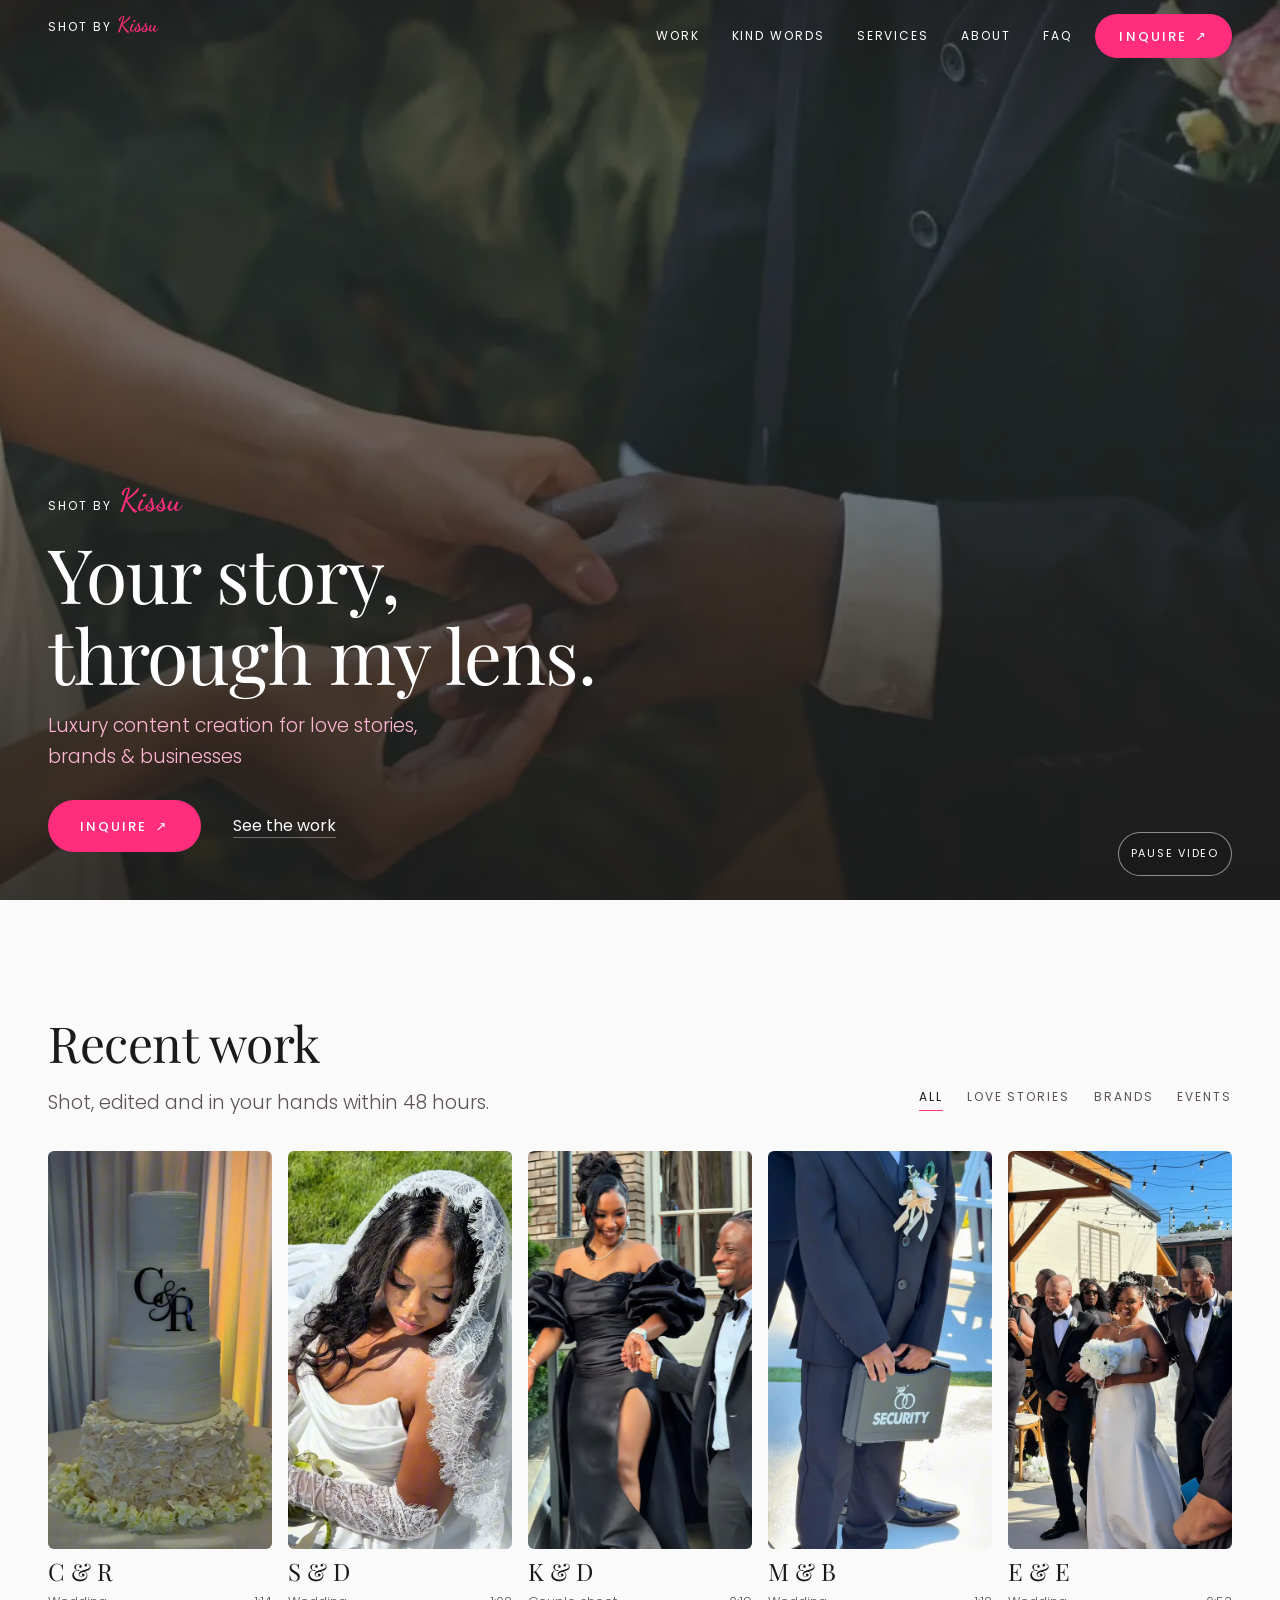
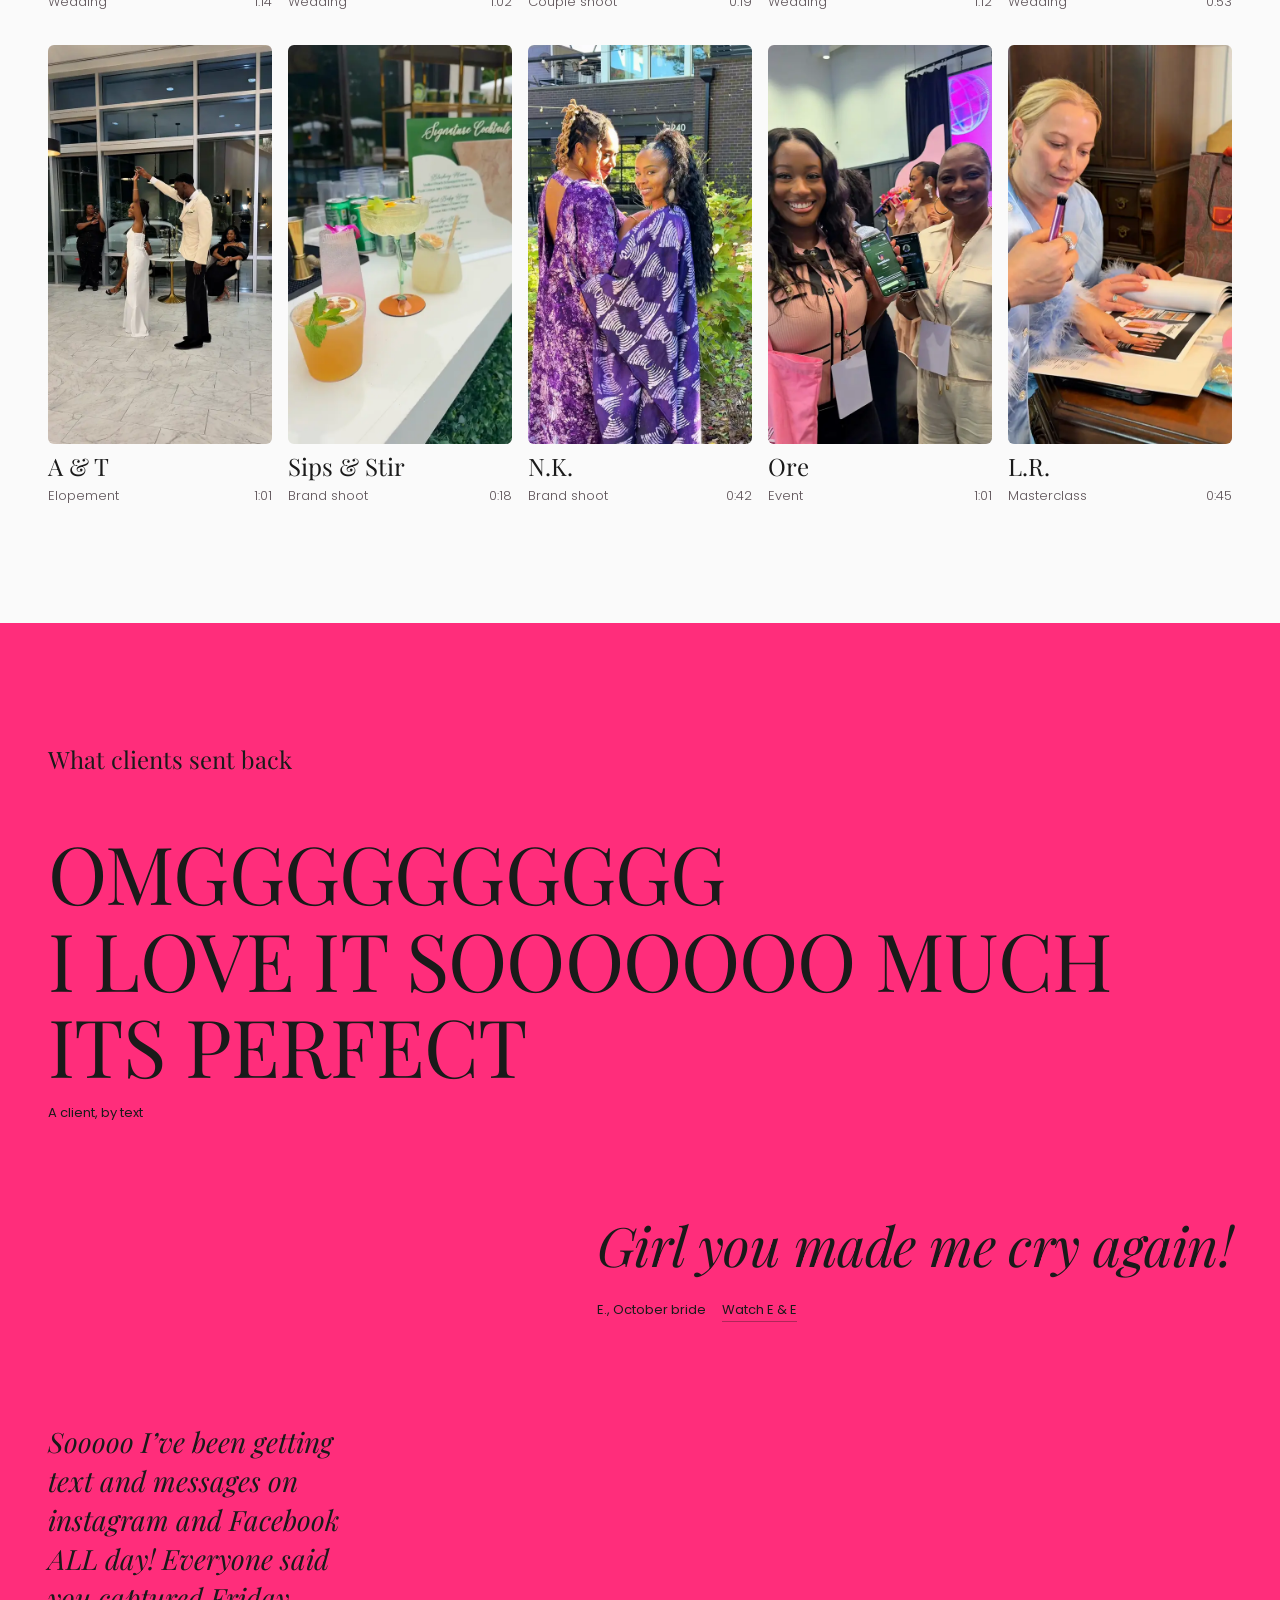
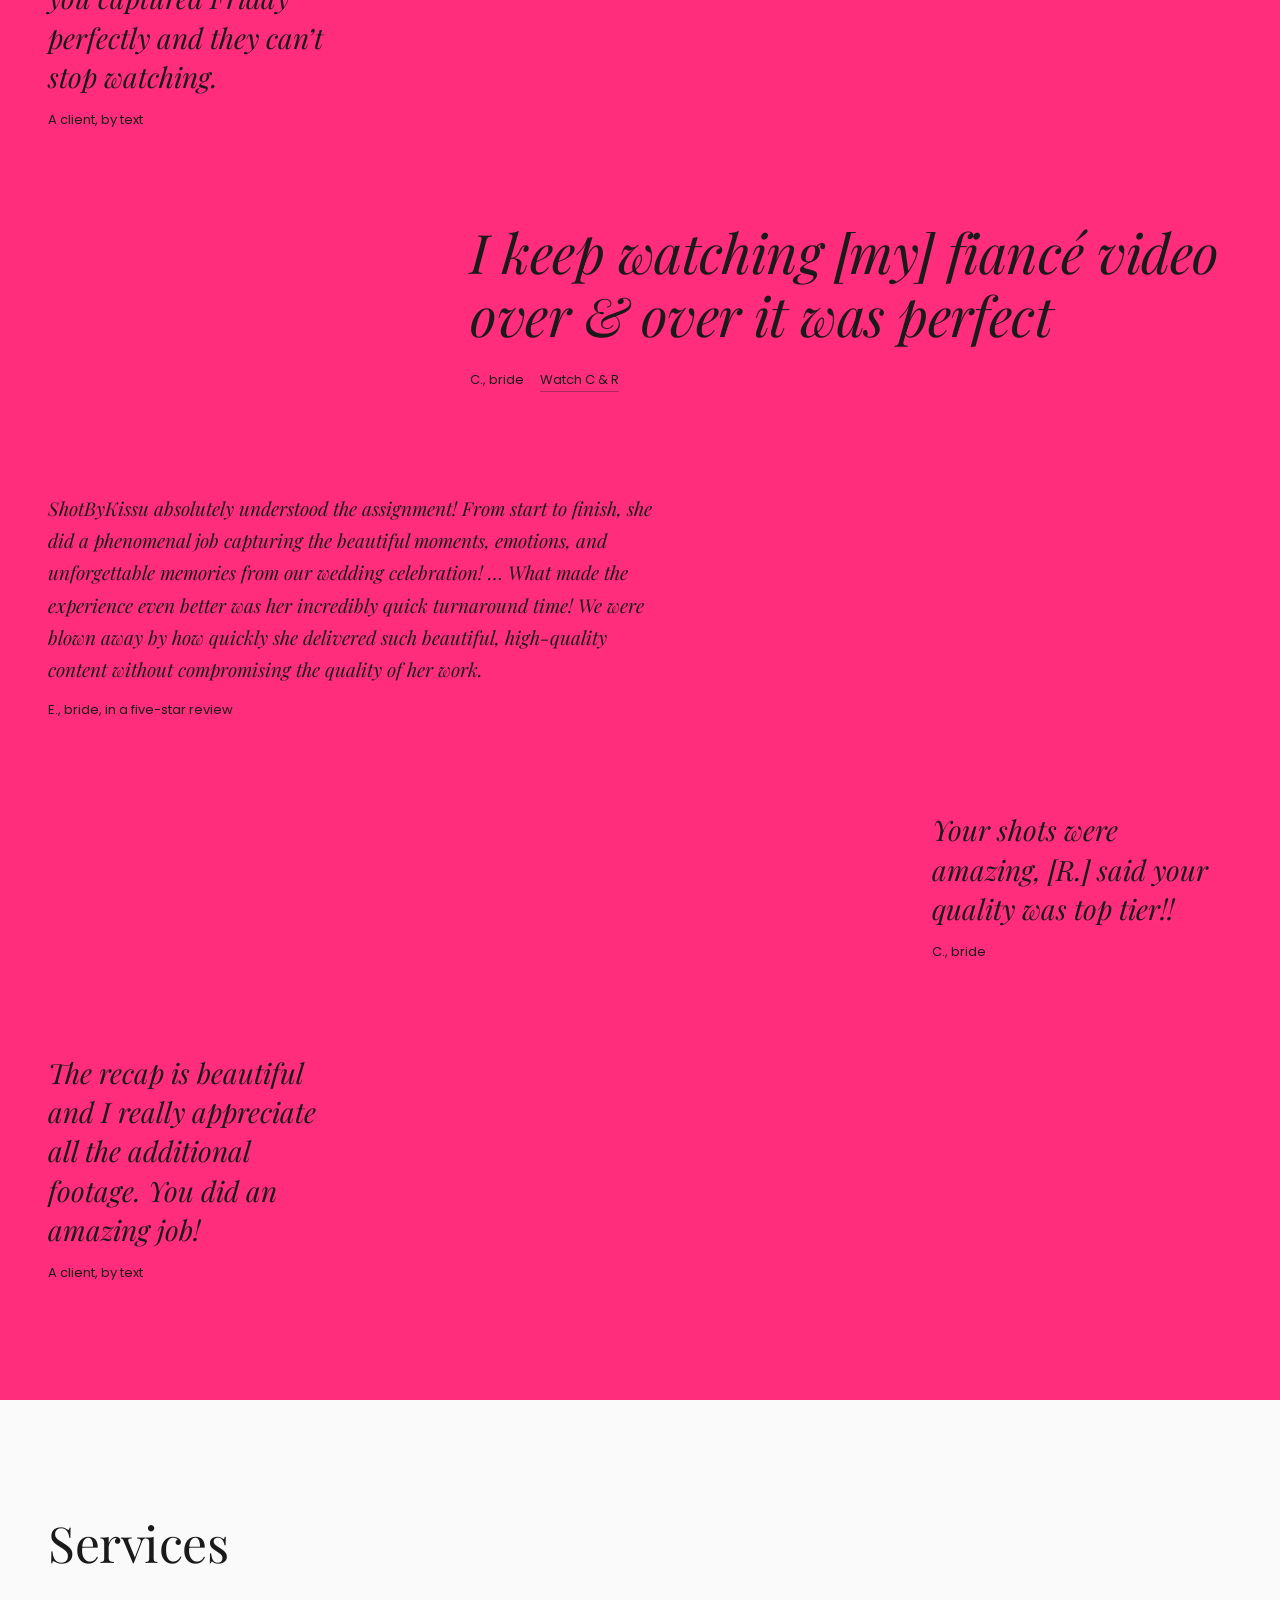
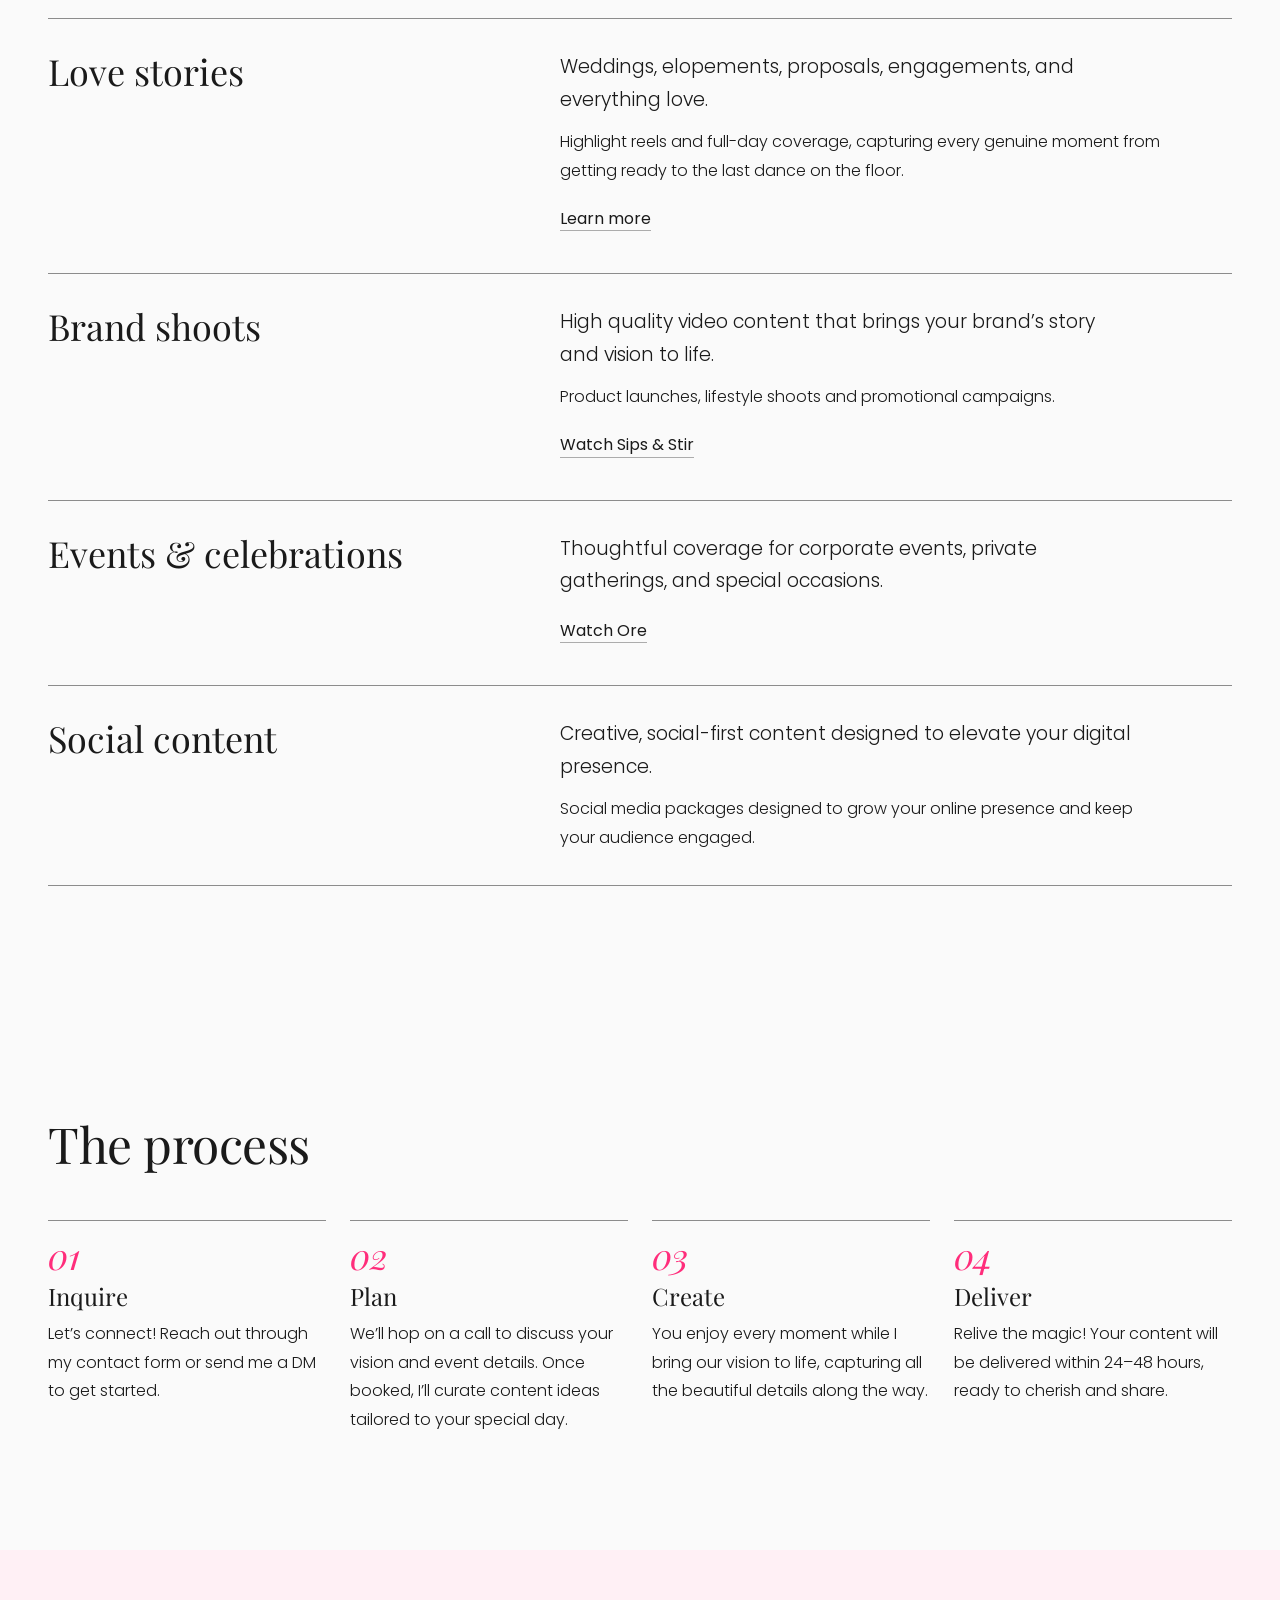
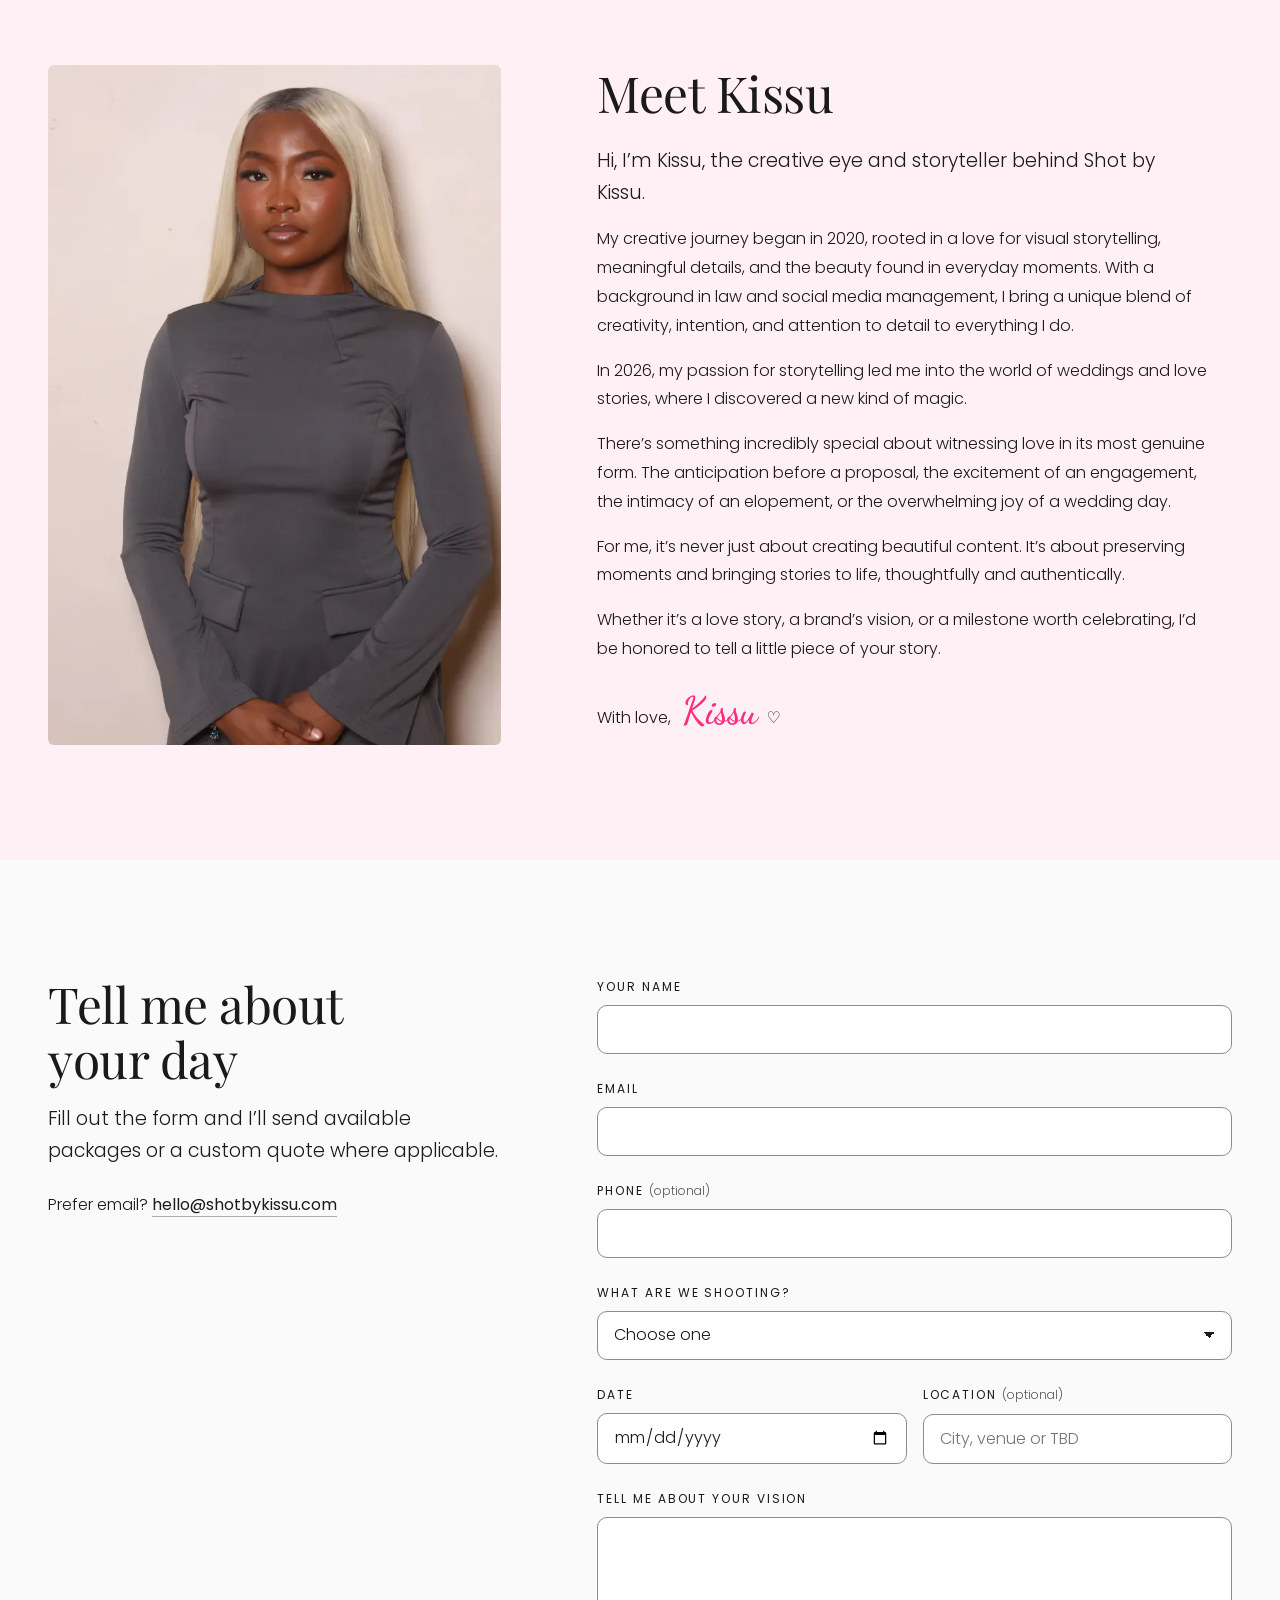
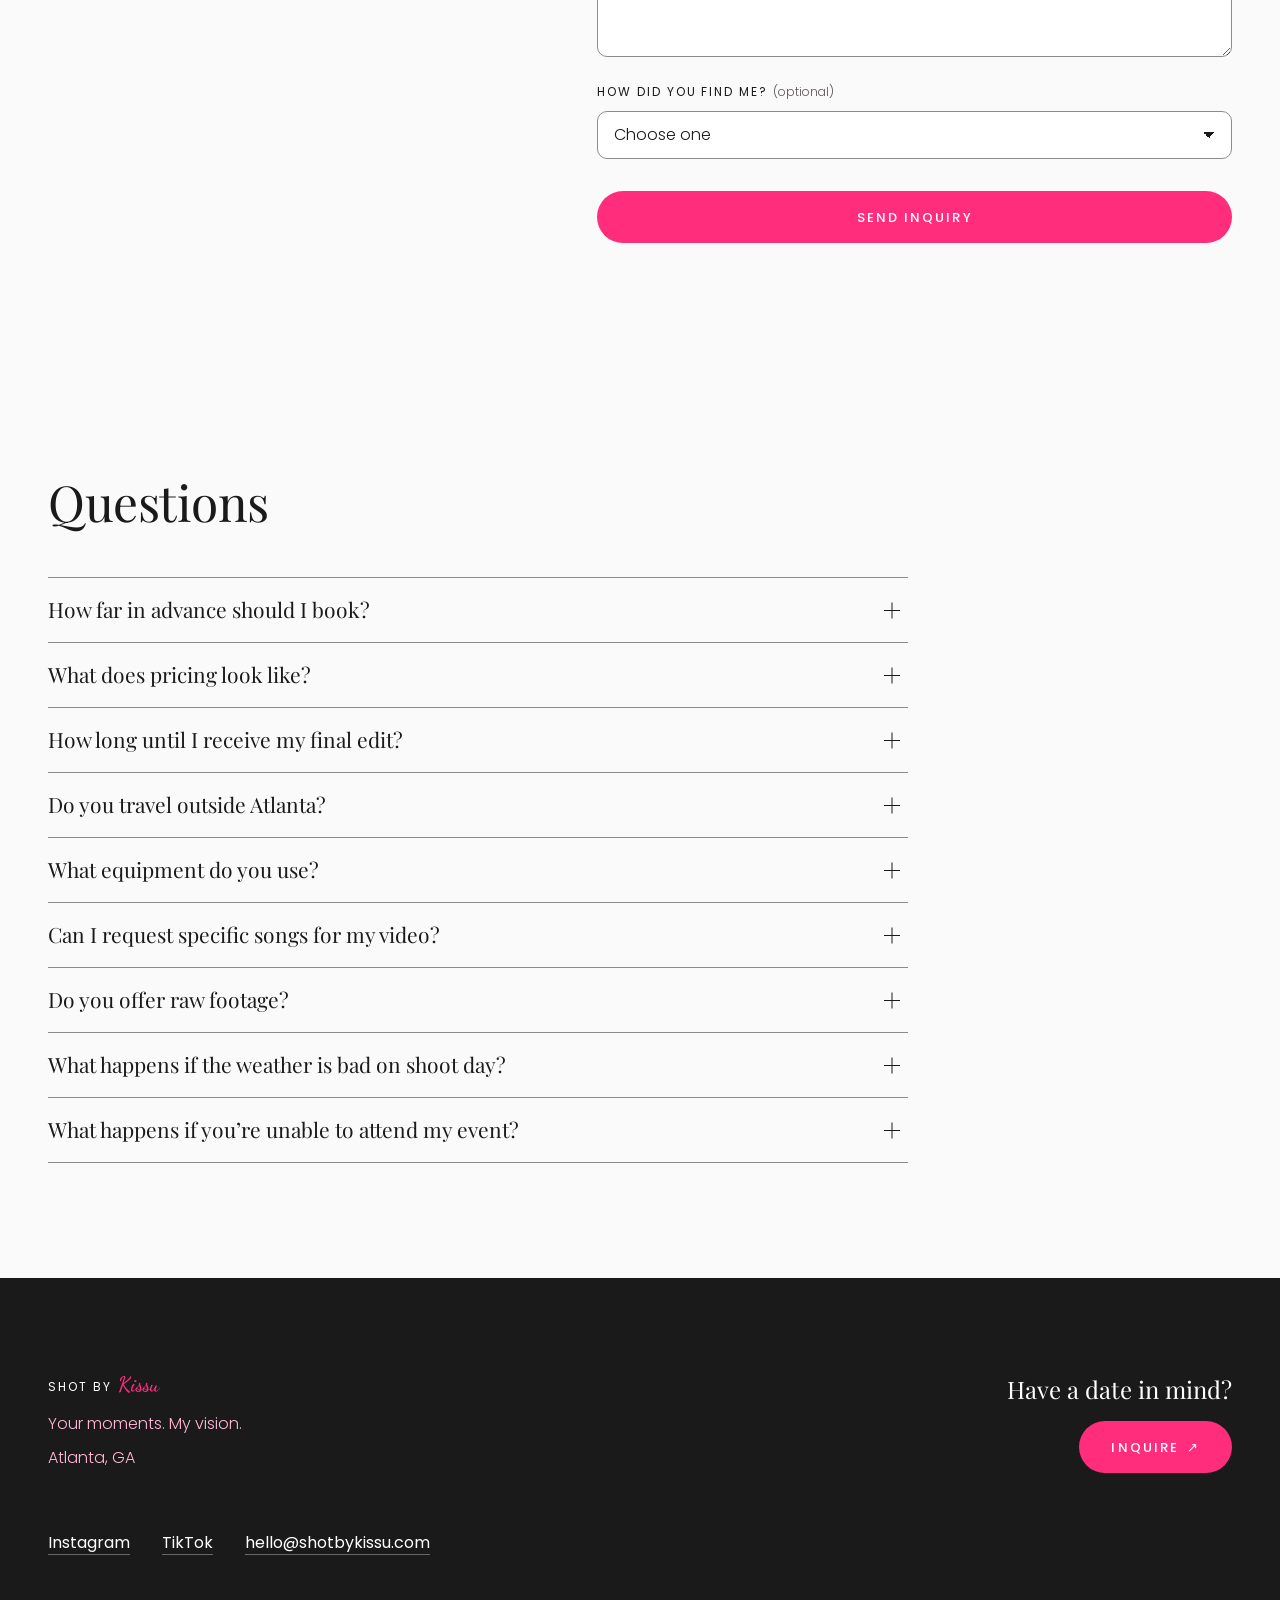
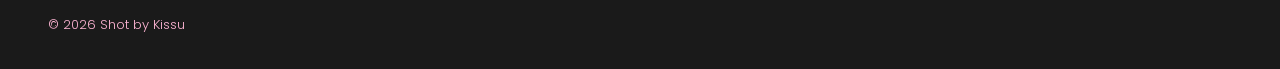
==== index.html @ 0f271cbb "Switch to Poppins, Playfair Display and Dancing Script with classic styling Set headings and quotes " ====
<!DOCTYPE html>
<html lang="en" class="no-js">
<head>
  <meta charset="UTF-8" />
  <script>document.documentElement.className = 'js';</script>
  <meta name="viewport" content="width=device-width, initial-scale=1" />
  <title>Shot by Kissu | Wedding, brand &amp; event content creator in Atlanta</title>
  <meta name="description" content="Luxury content creation for love stories, brands and businesses in Atlanta. Shot on iPhone, edits delivered within 48 hours." />
  <meta name="theme-color" content="#FAFAFA" />
  <link rel="canonical" href="https://shotbykissu.com/" />

  <meta property="og:type" content="website" />
  <meta property="og:url" content="https://shotbykissu.com/" />
  <meta property="og:title" content="Shot by Kissu | Your story, through my lens." />
  <meta property="og:description" content="Luxury content creation for love stories, brands and businesses in Atlanta. Edits delivered within 48 hours." />
  <meta property="og:image" content="https://shotbykissu.com/assets/web/img/og.jpg" />
  <meta property="og:image:width" content="1200" />
  <meta property="og:image:height" content="630" />
  <meta name="twitter:card" content="summary_large_image" />

  <link rel="icon" type="image/png" href="assets/web/img/favicon.png" />
  <link rel="apple-touch-icon" href="assets/web/img/apple-touch-icon.png" />

  <link rel="preconnect" href="https://fonts.googleapis.com" />
  <link rel="preconnect" href="https://fonts.gstatic.com" crossorigin />
  <link rel="stylesheet" href="https://fonts.googleapis.com/css2?family=Dancing+Script:wght@600&amp;family=Playfair+Display:ital,wght@0,400;1,400&amp;family=Poppins:wght@300;400;500&amp;display=swap" />
  <link rel="preload" as="image" href="assets/web/hero-poster.webp" fetchpriority="high" />
  <link rel="stylesheet" href="css/site.css" />

  <script type="application/ld+json">
  {
    "@context": "https://schema.org",
    "@type": "ProfessionalService",
    "name": "Shot by Kissu",
    "url": "https://shotbykissu.com/",
    "image": "https://shotbykissu.com/assets/web/img/og.jpg",
    "description": "Luxury content creation for love stories, brands and businesses.",
    "email": "hello@shotbykissu.com",
    "areaServed": "Atlanta, GA",
    "address": { "@type": "PostalAddress", "addressLocality": "Atlanta", "addressRegion": "GA", "addressCountry": "US" },
    "founder": { "@type": "Person", "name": "Kissu", "jobTitle": "Content creator" },
    "sameAs": ["https://www.instagram.com/shotbykissu", "https://www.tiktok.com/@shotbykissu"]
  }
  </script>
</head>
<body>
  <a class="skip-link" href="#main">Skip to content</a>

  <!-- Header -->
  <header class="site-header" data-over-hero="false">
    <a class="site-header__logo" href="#top" aria-label="Shot by Kissu, back to top">
      <span class="site-header__shot">Shot by</span>
      <span class="logo-mark" aria-hidden="true">Kissu</span>
    </a>
    <nav class="site-nav" aria-label="Main">
      <ul class="site-nav__list">
        <li><a class="link" href="#work">Work</a></li>
        <li><a class="link" href="#kind-words">Kind words</a></li>
        <li><a class="link" href="#services">Services</a></li>
        <li><a class="link" href="#about">About</a></li>
        <li><a class="link" href="#faq">FAQ</a></li>
      </ul>
    </nav>
    <a class="btn btn--primary btn--small site-header__cta" href="#inquire">Inquire <span aria-hidden="true">↗</span></a>
    <button class="menu-button" type="button" aria-expanded="false" aria-controls="menu">
      <span class="menu-button__bars" aria-hidden="true"></span>
      <span class="visually-hidden">Menu</span>
    </button>
  </header>

  <div class="menu" id="menu" role="dialog" aria-modal="true" aria-label="Menu" hidden>
    <ul class="menu__list">
      <li><a class="menu__link" href="#work">Work</a></li>
      <li><a class="menu__link" href="#kind-words">Kind words</a></li>
      <li><a class="menu__link" href="#services">Services</a></li>
      <li><a class="menu__link" href="#about">About</a></li>
      <li><a class="menu__link" href="#faq">FAQ</a></li>
    </ul>
    <a class="btn btn--primary" href="#inquire">Inquire <span aria-hidden="true">↗</span></a>
    <p class="menu__social">
      <a class="link" href="https://www.instagram.com/shotbykissu">Instagram</a>
      <a class="link" href="https://www.tiktok.com/@shotbykissu">TikTok</a>
    </p>
  </div>

  <main id="main">
    <!-- Hero -->
    <section class="hero" id="top" aria-labelledby="hero-title">
      <div class="hero__media">
        <video class="hero__video" muted loop playsinline preload="metadata" poster="assets/web/hero-poster.webp" aria-hidden="true">
          <source src="assets/web/hero.mp4" type="video/mp4" />
        </video>
      </div>
      <div class="hero__content">
        <p class="hero__brand">Shot by <span class="logo-mark logo-mark--hero">Kissu</span></p>
        <h1 class="hero__title" id="hero-title">
          <span class="hero__line" style="--i: 0">Your story,</span>
          <span class="hero__line" style="--i: 1">through my lens.</span>
        </h1>
        <p class="hero__sub" style="--i: 2">Luxury content creation for love stories, brands &amp; businesses</p>
        <div class="hero__actions">
          <a class="btn btn--primary" href="#inquire">Inquire <span aria-hidden="true">↗</span></a>
          <a class="link link--light" href="#work">See the work</a>
        </div>
      </div>
      <button class="hero__pause" type="button" hidden>Pause video</button>
    </section>

    <!-- Work -->
    <section class="section work" id="work" aria-labelledby="work-title">
      <div class="work__head">
        <h2 class="heading-l" id="work-title">Recent work</h2>
        <p class="lead work__intro">Shot, edited and in your hands within 48 hours.</p>
        <div class="filters" role="group" aria-label="Filter work">
          <button class="filter" type="button" data-filter="all" aria-pressed="true">All</button>
          <button class="filter" type="button" data-filter="love" aria-pressed="false">Love stories</button>
          <button class="filter" type="button" data-filter="brand" aria-pressed="false">Brands</button>
          <button class="filter" type="button" data-filter="event" aria-pressed="false">Events</button>
        </div>
      </div>

      <ul class="reels" id="reels">
        <li class="reels__item" data-cat="love">
          <a class="reel" href="assets/web/reels/c-and-r.mp4" data-reel="c-and-r" data-title="C &amp; R" data-kind="Wedding">
            <span class="reel__media"><img src="assets/web/posters/c-and-r.webp" width="540" height="960" loading="lazy" decoding="async" alt="Wedding cake with a C and R monogram" /></span>
            <span class="reel__title">C &amp; R</span>
            <span class="reel__meta"><span>Wedding</span><span><span class="visually-hidden">Length </span>1:14</span></span>
          </a>
        </li>
        <li class="reels__item" data-cat="love">
          <a class="reel" href="assets/web/reels/s-and-d.mp4" data-reel="s-and-d" data-title="S &amp; D" data-kind="Wedding">
            <span class="reel__media"><img src="assets/web/posters/s-and-d.webp" width="540" height="960" loading="lazy" decoding="async" alt="Bride in a lace veil looking down at her gloves" /></span>
            <span class="reel__title">S &amp; D</span>
            <span class="reel__meta"><span>Wedding</span><span><span class="visually-hidden">Length </span>1:02</span></span>
          </a>
        </li>
        <li class="reels__item" data-cat="love">
          <a class="reel" href="assets/web/reels/k-and-d.mp4" data-reel="k-and-d" data-title="K &amp; D" data-kind="Couple shoot">
            <span class="reel__media"><img src="assets/web/posters/k-and-d.webp" width="540" height="960" loading="lazy" decoding="async" alt="Couple in black formalwear laughing outside a brick building" /></span>
            <span class="reel__title">K &amp; D</span>
            <span class="reel__meta"><span>Couple shoot</span><span><span class="visually-hidden">Length </span>0:19</span></span>
          </a>
        </li>
        <li class="reels__item" data-cat="love">
          <a class="reel" href="assets/web/reels/m-and-b.mp4" data-reel="m-and-b" data-title="M &amp; B" data-kind="Wedding">
            <span class="reel__media"><img src="assets/web/posters/m-and-b.webp" width="540" height="960" loading="lazy" decoding="async" alt="Ring bearer in a suit holding a briefcase labelled Security" /></span>
            <span class="reel__title">M &amp; B</span>
            <span class="reel__meta"><span>Wedding</span><span><span class="visually-hidden">Length </span>1:12</span></span>
          </a>
        </li>
        <li class="reels__item" data-cat="love">
          <a class="reel" href="assets/web/reels/e-and-e.mp4" data-reel="e-and-e" data-title="E &amp; E" data-kind="Wedding">
            <span class="reel__media"><img src="assets/web/posters/e-and-e.webp" width="540" height="960" loading="lazy" decoding="async" alt="Bride walking up the aisle on her father’s arm under string lights" /></span>
            <span class="reel__title">E &amp; E</span>
            <span class="reel__meta"><span>Wedding</span><span><span class="visually-hidden">Length </span>0:53</span></span>
          </a>
        </li>
        <li class="reels__item" data-cat="love">
          <a class="reel" href="assets/web/reels/a-and-t.mp4" data-reel="a-and-t" data-title="A &amp; T" data-kind="Elopement">
            <span class="reel__media"><img src="assets/web/posters/a-and-t.webp" width="540" height="960" loading="lazy" decoding="async" alt="Groom twirling the bride on a high-rise terrace" /></span>
            <span class="reel__title">A &amp; T</span>
            <span class="reel__meta"><span>Elopement</span><span><span class="visually-hidden">Length </span>1:01</span></span>
          </a>
        </li>
        <li class="reels__item" data-cat="brand">
          <a class="reel" href="assets/web/reels/sips-and-stir.mp4" data-reel="sips-and-stir" data-title="Sips &amp; Stir" data-kind="Brand shoot">
            <span class="reel__media"><img src="assets/web/posters/sips-and-stir.webp" width="540" height="960" loading="lazy" decoding="async" alt="Signature cocktails lined up on a white bar" /></span>
            <span class="reel__title">Sips &amp; Stir</span>
            <span class="reel__meta"><span>Brand shoot</span><span><span class="visually-hidden">Length </span>0:18</span></span>
          </a>
        </li>
        <li class="reels__item" data-cat="brand">
          <a class="reel" href="assets/web/reels/nk.mp4" data-reel="nk" data-title="N.K." data-kind="Brand shoot">
            <span class="reel__media"><img src="assets/web/posters/nk.webp" width="540" height="960" loading="lazy" decoding="async" alt="Two women in matching purple printed outfits" /></span>
            <span class="reel__title">N.K.</span>
            <span class="reel__meta"><span>Brand shoot</span><span><span class="visually-hidden">Length </span>0:42</span></span>
          </a>
        </li>
        <li class="reels__item" data-cat="event">
          <a class="reel" href="assets/web/reels/ore.mp4" data-reel="ore" data-title="Ore" data-kind="Event">
            <span class="reel__media"><img src="assets/web/posters/ore.webp" width="540" height="960" loading="lazy" decoding="async" alt="Guests with name badges smiling at a networking event" /></span>
            <span class="reel__title">Ore</span>
            <span class="reel__meta"><span>Event</span><span><span class="visually-hidden">Length </span>1:01</span></span>
          </a>
        </li>
        <li class="reels__item" data-cat="event">
          <a class="reel" href="assets/web/reels/lr.mp4" data-reel="lr" data-title="L.R." data-kind="Masterclass">
            <span class="reel__media"><img src="assets/web/posters/lr.webp" width="540" height="960" loading="lazy" decoding="async" alt="Guest testing a lip colour over a makeup workbook" /></span>
            <span class="reel__title">L.R.</span>
            <span class="reel__meta"><span>Masterclass</span><span><span class="visually-hidden">Length </span>0:45</span></span>
          </a>
        </li>
      </ul>
      <p class="work__status visually-hidden" aria-live="polite"></p>
    </section>

    <!-- Kind words: the signature -->
    <section class="reactions" id="kind-words" aria-labelledby="reactions-title">
      <h2 class="reactions__title" id="reactions-title">What clients sent back</h2>
      <ul class="reactions__list">
        <li class="reaction reaction--xl">
          <figure>
            <blockquote class="reaction__quote">
              <p><span class="reaction__burst">OMGGGGGGGGGG</span> I LOVE IT SOOOOOOO MUCH ITS PERFECT</p>
            </blockquote>
            <figcaption class="reaction__by">A client, by text</figcaption>
          </figure>
        </li>
        <li class="reaction reaction--l">
          <figure>
            <blockquote class="reaction__quote"><p>Girl you made me cry again!</p></blockquote>
            <figcaption class="reaction__by">E., October bride <button class="link reaction__watch" type="button" data-open-reel="e-and-e">Watch E &amp; E</button></figcaption>
          </figure>
        </li>
        <li class="reaction reaction--m">
          <figure>
            <blockquote class="reaction__quote"><p>Sooooo I’ve been getting text and messages on instagram and Facebook ALL day! Everyone said you captured Friday perfectly and they can’t stop watching.</p></blockquote>
            <figcaption class="reaction__by">A client, by text</figcaption>
          </figure>
        </li>
        <li class="reaction reaction--l">
          <figure>
            <blockquote class="reaction__quote"><p>I keep watching [my] fiancé video over &amp; over it was perfect</p></blockquote>
            <figcaption class="reaction__by">C., bride <button class="link reaction__watch" type="button" data-open-reel="c-and-r">Watch C &amp; R</button></figcaption>
          </figure>
        </li>
        <li class="reaction reaction--long">
          <figure>
            <blockquote class="reaction__quote">
              <p>ShotByKissu absolutely understood the assignment! From start to finish, she did a phenomenal job capturing the beautiful moments, emotions, and unforgettable memories from our wedding celebration! … What made the experience even better was her incredibly quick turnaround time! We were blown away by how quickly she delivered such beautiful, high-quality content without compromising the quality of her work.</p>
            </blockquote>
            <figcaption class="reaction__by">E., bride, in a five-star review</figcaption>
          </figure>
        </li>
        <li class="reaction reaction--m">
          <figure>
            <blockquote class="reaction__quote"><p>Your shots were amazing, [R.] said your quality was top tier!!</p></blockquote>
            <figcaption class="reaction__by">C., bride</figcaption>
          </figure>
        </li>
        <li class="reaction reaction--m">
          <figure>
            <blockquote class="reaction__quote"><p>The recap is beautiful and I really appreciate all the additional footage. You did an amazing job!</p></blockquote>
            <figcaption class="reaction__by">A client, by text</figcaption>
          </figure>
        </li>
      </ul>
    </section>

    <!-- Services -->
    <section class="section services" id="services" aria-labelledby="services-title">
      <h2 class="heading-l" id="services-title">Services</h2>
      <ul class="services__list">
        <li class="service">
          <h3 class="heading-m service__name">Love stories</h3>
          <div class="service__body">
            <p class="lead">Weddings, elopements, proposals, engagements, and everything love.</p>
            <p>Highlight reels and full-day coverage, capturing every genuine moment from getting ready to the last dance on the floor.</p>
            <button class="link service__toggle" type="button" aria-expanded="false" aria-controls="remembering">Learn more</button>
            <div class="remembering" id="remembering" hidden>
              <p class="remembering__title">The art of remembering</p>
              <p class="lead">Every love story deserves to be remembered beautifully.</p>
              <p>The stolen glances. The quiet anticipation. The champagne toasts. The moments that pass in an instant but deserve to live on forever.</p>
              <a class="btn btn--primary" href="#inquire" data-service="Love story">Inquire <span aria-hidden="true">↗</span></a>
            </div>
          </div>
        </li>
        <li class="service">
          <h3 class="heading-m service__name">Brand shoots</h3>
          <div class="service__body">
            <p class="lead">High quality video content that brings your brand’s story and vision to life.</p>
            <p>Product launches, lifestyle shoots and promotional campaigns.</p>
            <button class="link" type="button" data-open-reel="sips-and-stir">Watch Sips &amp; Stir</button>
          </div>
        </li>
        <li class="service">
          <h3 class="heading-m service__name">Events &amp; celebrations</h3>
          <div class="service__body">
            <p class="lead">Thoughtful coverage for corporate events, private gatherings, and special occasions.</p>
            <button class="link" type="button" data-open-reel="ore">Watch Ore</button>
          </div>
        </li>
        <li class="service">
          <h3 class="heading-m service__name">Social content</h3>
          <div class="service__body">
            <p class="lead">Creative, social-first content designed to elevate your digital presence.</p>
            <p>Social media packages designed to grow your online presence and keep your audience engaged.</p>
          </div>
        </li>
      </ul>
    </section>

    <!-- Process -->
    <section class="section process" id="process" aria-labelledby="process-title">
      <h2 class="heading-l" id="process-title">The process</h2>
      <ol class="steps">
        <li class="step">
          <h3 class="heading-m">Inquire</h3>
          <p>Let’s connect! Reach out through my contact form or send me a DM to get started.</p>
        </li>
        <li class="step">
          <h3 class="heading-m">Plan</h3>
          <p>We’ll hop on a call to discuss your vision and event details. Once booked, I’ll curate content ideas tailored to your special day.</p>
        </li>
        <li class="step">
          <h3 class="heading-m">Create</h3>
          <p>You enjoy every moment while I bring our vision to life, capturing all the beautiful details along the way.</p>
        </li>
        <li class="step">
          <h3 class="heading-m">Deliver</h3>
          <p>Relive the magic! Your content will be delivered within 24–48 hours, ready to cherish and share.</p>
        </li>
      </ol>
    </section>

    <!-- About -->
    <section class="section about" id="about" aria-labelledby="about-title">
      <div class="about__media">
        <picture>
          <source type="image/webp" srcset="assets/web/img/kissu-640.webp 640w, assets/web/img/kissu-1100.webp 1100w" sizes="(min-width: 960px) 40vw, 100vw" />
          <img class="about__portrait" src="assets/web/img/kissu-1100.webp" width="1100" height="1650" loading="lazy" decoding="async" alt="Portrait of Kissu in a grey long-sleeved dress" />
        </picture>
      </div>
      <div class="about__letter">
        <h2 class="heading-l" id="about-title">Meet Kissu</h2>
        <p class="lead">Hi, I’m Kissu, the creative eye and storyteller behind Shot by Kissu.</p>
        <p>My creative journey began in 2020, rooted in a love for visual storytelling, meaningful details, and the beauty found in everyday moments. With a background in law and social media management, I bring a unique blend of creativity, intention, and attention to detail to everything I do.</p>
        <p>In 2026, my passion for storytelling led me into the world of weddings and love stories, where I discovered a new kind of magic.</p>
        <p>There’s something incredibly special about witnessing love in its most genuine form. The anticipation before a proposal, the excitement of an engagement, the intimacy of an elopement, or the overwhelming joy of a wedding day.</p>
        <p>For me, it’s never just about creating beautiful content. It’s about preserving moments and bringing stories to life, thoughtfully and authentically.</p>
        <p>Whether it’s a love story, a brand’s vision, or a milestone worth celebrating, I’d be honored to tell a little piece of your story.</p>
        <p class="about__sign">With love, <span class="logo-mark logo-mark--sign">Kissu</span> <span aria-hidden="true">♡</span></p>
      </div>
    </section>

    <!-- Inquiry -->
    <section class="section inquire" id="inquire" aria-labelledby="inquire-title">
      <div class="inquire__intro">
        <h2 class="heading-l" id="inquire-title">Tell me about your day</h2>
        <p class="lead">Fill out the form and I’ll send available packages or a custom quote where applicable.</p>
        <p>Prefer email? <button class="link copy-email" type="button" data-email="hello@shotbykissu.com">hello@shotbykissu.com</button> <span class="copy-email__status" role="status"></span></p>
      </div>

      <form class="form" id="inquiry-form" action="https://formspree.io/f/YOUR_FORM_ID" method="POST" novalidate>
        <input type="hidden" name="_subject" value="New inquiry from shotbykissu.com" />
        <p class="form__trap" aria-hidden="true"><label>Leave this empty <input type="text" name="_gotcha" tabindex="-1" autocomplete="off" /></label></p>

        <div class="field">
          <label class="field__label" for="f-name">Your name</label>
          <input class="field__input" id="f-name" name="name" type="text" autocomplete="name" required aria-describedby="f-name-error" />
          <p class="field__error" id="f-name-error"></p>
        </div>
        <div class="field">
          <label class="field__label" for="f-email">Email</label>
          <input class="field__input" id="f-email" name="email" type="email" autocomplete="email" required aria-describedby="f-email-error" />
          <p class="field__error" id="f-email-error"></p>
        </div>
        <div class="field">
          <label class="field__label" for="f-phone">Phone <span class="field__optional">(optional)</span></label>
          <input class="field__input" id="f-phone" name="phone" type="tel" autocomplete="tel" />
        </div>
        <div class="field">
          <label class="field__label" for="f-service">What are we shooting?</label>
          <select class="field__input" id="f-service" name="service" required aria-describedby="f-service-error">
            <option value="">Choose one</option>
            <option>Love story</option>
            <option>Brand shoot</option>
            <option>Event or celebration</option>
            <option>Social content</option>
            <option>Something else</option>
          </select>
          <p class="field__error" id="f-service-error"></p>
        </div>
        <div class="field field--half">
          <label class="field__label" for="f-date">Date</label>
          <input class="field__input" id="f-date" name="date" type="date" required aria-describedby="f-date-error" />
          <p class="field__error" id="f-date-error"></p>
        </div>
        <div class="field field--half">
          <label class="field__label" for="f-location">Location <span class="field__optional">(optional)</span></label>
          <input class="field__input" id="f-location" name="location" type="text" placeholder="City, venue or TBD" />
        </div>
        <div class="field">
          <label class="field__label" for="f-message">Tell me about your vision</label>
          <textarea class="field__input" id="f-message" name="message" rows="5" required aria-describedby="f-message-error"></textarea>
          <p class="field__error" id="f-message-error"></p>
        </div>
        <div class="field">
          <label class="field__label" for="f-referral">How did you find me? <span class="field__optional">(optional)</span></label>
          <select class="field__input" id="f-referral" name="referral">
            <option value="">Choose one</option>
            <option>Instagram</option>
            <option>TikTok</option>
            <option>Google</option>
            <option>A friend</option>
            <option>Other</option>
          </select>
        </div>
        <div class="form__submit">
          <button class="btn btn--primary btn--block" type="submit" data-label-idle="Send inquiry" data-label-busy="Sending…" data-label-done="Inquiry sent">Send inquiry</button>
          <p class="form__status" role="status" aria-live="polite"></p>
        </div>
      </form>
    </section>

    <!-- FAQ -->
    <section class="section faq" id="faq" aria-labelledby="faq-title">
      <h2 class="heading-l" id="faq-title">Questions</h2>
      <div class="faq__list">
        <details class="qa" name="faq">
          <summary class="qa__q">How far in advance should I book?</summary>
          <div class="qa__a"><p>For weddings, 6–12 months ahead is ideal. For brand shoots and social media projects, 2–4 weeks is usually enough. Events depend on scale, so reach out early to lock in your date.</p></div>
        </details>
        <details class="qa" name="faq">
          <summary class="qa__q">What does pricing look like?</summary>
          <div class="qa__a"><p>Every project is different! Fill out the form and I’ll send available packages or a custom quote where applicable.</p></div>
        </details>
        <details class="qa" name="faq">
          <summary class="qa__q">How long until I receive my final edit?</summary>
          <div class="qa__a"><p>All edited videos are delivered within 48 hours after your event.</p></div>
        </details>
        <details class="qa" name="faq">
          <summary class="qa__q">Do you travel outside Atlanta?</summary>
          <div class="qa__a"><p>Absolutely. I travel, and travel fees are quoted separately depending on location and date.</p></div>
        </details>
        <details class="qa" name="faq">
          <summary class="qa__q">What equipment do you use?</summary>
          <div class="qa__a"><p>All content is captured on my iPhone 17 Pro Max.</p></div>
        </details>
        <details class="qa" name="faq">
          <summary class="qa__q">Can I request specific songs for my video?</summary>
          <div class="qa__a"><p>Yes, with a caveat. I use licensed music libraries to stay copyright-compliant on socials. If you have a specific track in mind, I’ll find the closest licensed match or work with you on alternatives.</p></div>
        </details>
        <details class="qa" name="faq">
          <summary class="qa__q">Do you offer raw footage?</summary>
          <div class="qa__a"><p>Yes, all raw footage is delivered 24 hours after your event.</p></div>
        </details>
        <details class="qa" name="faq">
          <summary class="qa__q">What happens if the weather is bad on shoot day?</summary>
          <div class="qa__a"><p>Rain makes films gorgeous, honestly. I come prepared with weather covers, backup lighting, and a rain-or-shine attitude.</p></div>
        </details>
        <details class="qa" name="faq">
          <summary class="qa__q">What happens if you’re unable to attend my event?</summary>
          <div class="qa__a"><p>In the unlikely event that I’m unable to attend, you’ll be notified promptly, and I’ll make every effort to arrange a trusted replacement. If a replacement cannot be secured, a full refund will be issued.</p></div>
        </details>
      </div>
    </section>
  </main>

  <!-- Footer -->
  <footer class="site-footer">
    <div class="site-footer__brand">
      <p class="site-footer__logo">Shot by <span class="logo-mark">Kissu</span></p>
      <p>Your moments. My vision.</p>
      <p>Atlanta, GA</p>
    </div>
    <div class="site-footer__cta">
      <p class="heading-m">Have a date in mind?</p>
      <a class="btn btn--primary" href="#inquire">Inquire <span aria-hidden="true">↗</span></a>
    </div>
    <ul class="site-footer__links">
      <li><a class="link" href="https://www.instagram.com/shotbykissu">Instagram</a></li>
      <li><a class="link" href="https://www.tiktok.com/@shotbykissu">TikTok</a></li>
      <li><button class="link copy-email" type="button" data-email="hello@shotbykissu.com">hello@shotbykissu.com</button> <span class="copy-email__status" role="status"></span></li>
    </ul>
    <p class="site-footer__legal">© <span data-year>2026</span> Shot by Kissu</p>
  </footer>

  <!-- Reel player -->
  <dialog class="player" aria-labelledby="player-title">
    <div class="player__frame">
      <video class="player__video" controls playsinline preload="none"></video>
    </div>
    <div class="player__bar">
      <p class="player__title" id="player-title"></p>
      <button class="player__close" type="button">Close</button>
    </div>
  </dialog>

  <script src="js/main.js" defer></script>
</body>
</html>
---- css/site.css ----
/* ==========================================================================
   Shot by Kissu
   Tokens first, then base, layout, components. Selectors stay one class deep
   so section spacing and component styles never fight each other.
   ========================================================================== */

:root {
  /* Brand colors (exact, do not change) */
  --pink-hot: #FF2D7B;
  --pink-soft: #FFB6D5;
  --blush: #FFF0F5;
  --ink: #1A1A1A;
  --paper: #FAFAFA;
  --white: #FFFFFF;
  --grey: #8C8C8C;      /* hairlines and borders only, never text on light */

  /* Support neutral derived from ink with a pink bias: 7.2:1 on paper */
  --ink-muted: #5C5257;
  --scrim: rgba(26, 26, 26, 0.82);

  --focus: var(--pink-hot);

  /* Type */
  --font-body: "Poppins", ui-sans-serif, system-ui, -apple-system, "Segoe UI", sans-serif;
  --font-display: "Playfair Display", Georgia, "Times New Roman", serif;
  --font-script: "Dancing Script", "Brush Script MT", cursive;
  --text-small: 0.8125rem;
  --text-body: 1rem;
  /* Small spaced capitals for nav, buttons and labels */
  --text-caps: 0.75rem;
  --caps-spacing: 0.16em;
  --text-lead: clamp(1.0625rem, 1rem + 0.3vw, 1.1875rem);
  --text-m: clamp(1.25rem, 1.1rem + 0.6vw, 1.5rem);
  --text-l: clamp(2rem, 1.5rem + 2vw, 3.25rem);
  --text-xl: clamp(2.5rem, 1.5rem + 4vw, 5rem);

  /* Space (8-based) */
  --s-1: 4px;  --s-2: 8px;  --s-3: 12px; --s-4: 16px; --s-5: 24px;
  --s-6: 32px; --s-7: 48px; --s-8: 64px; --s-9: 96px; --s-10: 128px;
  --gutter: 16px;
  --max: 1240px;
  --section-y: clamp(var(--s-8), 9vw, var(--s-10));
  --header-h: 64px;

  /* Radius by role */
  --r-frame: 6px;
  --r-field: 10px;
  --r-pill: 999px;

  /* Motion */
  --ease-out: cubic-bezier(0.16, 1, 0.3, 1);
  --ease-in: cubic-bezier(0.55, 0, 1, 0.45);
  --ease-in-out: cubic-bezier(0.65, 0, 0.35, 1);
  --dur-micro: 120ms;
  --dur-small: 240ms;
  --dur-medium: 380ms;
  --dur-hero: 700ms;
}

@media (min-width: 600px)  { :root { --gutter: 24px; } }
@media (min-width: 1024px) { :root { --gutter: 48px; --header-h: 72px; } }

@media (prefers-reduced-motion: reduce) {
  :root { --dur-micro: 0ms; --dur-small: 0ms; --dur-medium: 0ms; --dur-hero: 0ms; }
}

/* ---------- Base ---------- */
*, *::before, *::after { box-sizing: border-box; }
html {
  -webkit-text-size-adjust: 100%;
  scroll-behavior: smooth;
  scroll-padding-top: calc(var(--header-h) + var(--s-4));
}
@media (prefers-reduced-motion: reduce) { html { scroll-behavior: auto; } }

body {
  margin: 0;
  background: var(--paper);
  color: var(--ink);
  font-family: var(--font-body);
  font-size: var(--text-body);
  font-weight: 300;
  line-height: 1.8;
  overflow-x: clip;
  -webkit-font-smoothing: antialiased;
}
h1, h2, h3, p, ul, ol, figure, blockquote { margin: 0; }
ul, ol { padding: 0; list-style: none; }
img, video { display: block; max-width: 100%; }
button, input, select, textarea { font: inherit; color: inherit; }
button { cursor: pointer; }
a { color: inherit; }

:focus-visible {
  outline: 3px solid var(--focus);
  outline-offset: 3px;
  border-radius: 2px;
}

.visually-hidden {
  position: absolute !important;
  width: 1px; height: 1px;
  overflow: hidden;
  clip-path: inset(50%);
  white-space: nowrap;
}

.skip-link {
  position: fixed;
  top: var(--s-2); left: var(--s-2);
  z-index: 100;
  padding: var(--s-3) var(--s-4);
  background: var(--ink);
  color: var(--white);
  border-radius: var(--r-field);
  transform: translateY(-200%);
  transition: transform var(--dur-small) var(--ease-out);
}
.skip-link:focus { transform: none; }

/* ---------- Type ---------- */
.heading-l {
  font-family: var(--font-display);
  font-size: var(--text-l);
  font-weight: 400;
  line-height: 1.12;
  letter-spacing: -0.01em;
  text-wrap: balance;
}
.heading-m {
  font-family: var(--font-display);
  font-size: var(--text-m);
  font-weight: 400;
  line-height: 1.3;
}
.lead {
  font-size: var(--text-lead);
  line-height: 1.7;
  max-width: 52ch;
}

/* ---------- Logo: "Kissu" set live in Dancing Script ---------- */
.logo-mark {
  margin-left: 0.08em;
  font-family: var(--font-script);
  font-size: 1.75em;
  font-weight: 600;
  letter-spacing: 0;
  text-transform: none;
  line-height: 1;
  color: var(--pink-hot);
}

/* ---------- Links and buttons ---------- */
.link {
  position: relative;
  display: inline-flex;
  align-items: center;
  min-height: 44px;
  padding: 0;
  border: 0;
  background: none;
  font-weight: 400;
  text-decoration: none;
}
.link::after {
  content: "";
  position: absolute;
  left: 0; right: 0;
  bottom: 10px;
  height: 2px;
  background: currentColor;
  opacity: 0.35;
  transform-origin: bottom;
  transform: scaleY(0.5);
  transition: opacity var(--dur-micro) var(--ease-out), transform var(--dur-micro) var(--ease-out);
}
.link:hover::after,
.link:focus-visible::after { opacity: 1; transform: none; }
.link--light { color: var(--white); }
/* Nav links stay clean until hovered, like the luxury references */
.site-nav__list .link::after { opacity: 0; }
.site-nav__list .link:hover::after,
.site-nav__list .link:focus-visible::after { opacity: 1; }

.btn {
  display: inline-flex;
  align-items: center;
  justify-content: center;
  gap: var(--s-2);
  min-height: 52px;
  padding: 0 var(--s-6);
  border: 0;
  border-radius: var(--r-pill);
  font-size: 0.8125rem;
  font-weight: 500;
  letter-spacing: var(--caps-spacing);
  text-transform: uppercase;
  line-height: 1;
  text-decoration: none;
  transition:
    background-color var(--dur-micro) var(--ease-out),
    color var(--dur-micro) var(--ease-out),
    transform var(--dur-micro) var(--ease-out);
}
.btn:active { transform: scale(0.98); }
.btn--primary { background: var(--pink-hot); color: var(--white); }
.btn--primary:hover { background: var(--ink); color: var(--white); }
/* On the ink footer an ink hover would vanish, so it flips to white instead */
.site-footer .btn--primary:hover { background: var(--white); color: var(--ink); }
.btn--small { min-height: 44px; padding: 0 var(--s-5); }
.btn--block { width: 100%; }
.btn[aria-disabled="true"] { cursor: progress; }

/* ---------- Header ---------- */
.site-header {
  position: fixed;
  inset: 0 0 auto 0;
  z-index: 50;
  display: flex;
  align-items: center;
  gap: var(--s-5);
  height: var(--header-h);
  padding: 0 var(--gutter);
  background: var(--paper);
  color: var(--ink);
  box-shadow: inset 0 -1px 0 rgba(140, 140, 140, 0.35);
  transition:
    background-color var(--dur-small) var(--ease-in-out),
    color var(--dur-small) var(--ease-in-out),
    box-shadow var(--dur-small) var(--ease-in-out);
}
.site-header[data-over-hero="true"] {
  background: transparent;
  color: var(--white);
  box-shadow: none;
}
.site-header__logo {
  display: inline-flex;
  align-items: baseline;
  gap: var(--s-1);
  min-height: 44px;
  margin-right: auto;
  font-size: var(--text-caps);
  font-weight: 400;
  letter-spacing: var(--caps-spacing);
  text-transform: uppercase;
  text-decoration: none;
  transition: opacity var(--dur-small) var(--ease-out);
}

.site-nav { display: none; }
.site-nav__list { display: flex; gap: var(--s-6); font-size: var(--text-caps); letter-spacing: var(--caps-spacing); text-transform: uppercase; }
.site-header__cta { flex-shrink: 0; }

.menu-button {
  display: grid;
  place-items: center;
  width: 44px; height: 44px;
  margin-right: calc(var(--s-2) * -1);
  border: 0;
  background: none;
}
.menu-button__bars,
.menu-button__bars::before,
.menu-button__bars::after {
  display: block;
  width: 22px; height: 2px;
  background: currentColor;
  transition: transform var(--dur-small) var(--ease-in-out), opacity var(--dur-micro) linear;
}
.menu-button__bars { position: relative; }
.menu-button__bars::before,
.menu-button__bars::after { content: ""; position: absolute; left: 0; }
.menu-button__bars::before { transform: translateY(-7px); }
.menu-button__bars::after { transform: translateY(7px); }
.menu-button[aria-expanded="true"] .menu-button__bars { background: transparent; }
.menu-button[aria-expanded="true"] .menu-button__bars::before { transform: rotate(45deg); }
.menu-button[aria-expanded="true"] .menu-button__bars::after { transform: rotate(-45deg); }

@media (min-width: 960px) {
  .site-nav { display: block; }
  .menu-button { display: none; }
}

/* Mobile menu */
.menu {
  position: fixed;
  inset: var(--header-h) 0 0 0;
  z-index: 49;
  display: flex;
  flex-direction: column;
  align-items: flex-start;
  gap: var(--s-6);
  padding: var(--s-6) var(--gutter) var(--s-7);
  background: var(--paper);
  overflow-y: auto;
  opacity: 0;
  transform: translateY(-12px);
  transition: opacity var(--dur-small) var(--ease-in), transform var(--dur-small) var(--ease-in);
}
.menu[hidden] { display: none; }
.menu.is-open {
  opacity: 1;
  transform: none;
  transition-timing-function: var(--ease-out);
}
.menu__list { display: grid; gap: var(--s-1); }
.menu__link {
  display: block;
  padding: var(--s-1) 0;
  font-size: clamp(1.25rem, 1.1rem + 1vw, 1.5rem);
  font-weight: 300;
  line-height: 1.9;
  letter-spacing: var(--caps-spacing);
  text-transform: uppercase;
  text-decoration: none;
}
.menu__link:hover { color: var(--ink-muted); }
.menu__social { display: flex; gap: var(--s-5); margin-top: auto; }
.menu-open .site-header { background: var(--paper); color: var(--ink); }

/* ---------- Sections ---------- */
.section {
  padding-block: var(--section-y);
  padding-inline: max(var(--gutter), (100% - var(--max)) / 2);
}

/* ---------- Hero ---------- */
.hero {
  position: relative;
  display: flex;
  align-items: flex-end;
  min-height: 100svh;
  min-height: max(100svh, 560px);
  padding: calc(var(--header-h) + var(--s-6)) max(var(--gutter), (100% - var(--max)) / 2) var(--s-7);
  background: var(--ink);
  color: var(--white);
  isolation: isolate;
  overflow: hidden;
}
.hero__media { position: absolute; inset: 0; z-index: -1; }
.hero__video { width: 100%; height: 100%; object-fit: cover; }
.hero__media::after {
  content: "";
  position: absolute;
  inset: 0;
  /* Top band keeps the header logo and links legible over bright frames */
  background:
    linear-gradient(to bottom, rgba(26, 26, 26, 0.6) 0, rgba(26, 26, 26, 0) calc(var(--header-h) * 2.2)),
    linear-gradient(to top, var(--scrim) 0%, rgba(26, 26, 26, 0.55) 45%, rgba(26, 26, 26, 0.2) 100%);
}
/* Wide enough for "through my lens." on one line in Playfair; the subtitle keeps its own measure */
.hero__content { display: grid; gap: var(--s-4); max-width: 60rem; }
.hero__brand { font-size: var(--text-caps); font-weight: 400; letter-spacing: var(--caps-spacing); text-transform: uppercase; }
.logo-mark--hero { font-size: 2.6em; }
.hero__title {
  font-family: var(--font-display);
  font-size: var(--text-xl);
  font-weight: 400;
  line-height: 1.08;
  letter-spacing: -0.015em;
}
.hero__line { display: block; }
.hero__sub { font-size: var(--text-lead); font-weight: 300; line-height: 1.6; color: var(--pink-soft); max-width: 36ch; }
.hero__actions { display: flex; flex-wrap: wrap; align-items: center; gap: var(--s-4) var(--s-6); margin-top: var(--s-3); }

.hero__pause {
  position: absolute;
  right: var(--gutter);
  bottom: var(--s-5);
  min-height: 44px;
  padding: 0 var(--s-3);
  border: 1px solid rgba(255, 255, 255, 0.5);
  border-radius: var(--r-pill);
  background: rgba(26, 26, 26, 0.72); /* keeps white text above 4.5:1 over bright frames */
  color: var(--white);
  font-size: 0.6875rem;
  font-weight: 400;
  letter-spacing: var(--caps-spacing);
  text-transform: uppercase;
  transition: background-color var(--dur-micro) var(--ease-out);
}
.hero__pause:hover { background: var(--ink); }
@media (max-width: 599px) {
  .hero__pause { top: calc(var(--header-h) + var(--s-2)); bottom: auto; }
}

/* The one orchestrated moment: headline lines rise once on load.
   Only hidden when JS is running, so the page never depends on it. */
.js .hero:not(.is-ready) .hero__line,
.js .hero:not(.is-ready) .hero__sub {
  opacity: 0;
  transform: translateY(0.35em);
}
.hero__line,
.hero__sub {
  transition:
    opacity calc(var(--dur-hero) * 0.7) var(--ease-out) calc(var(--i, 0) * 90ms + 120ms),
    transform var(--dur-hero) var(--ease-out) calc(var(--i, 0) * 90ms + 120ms);
}

/* ---------- Work ---------- */
.work__head {
  display: grid;
  gap: var(--s-4);
  margin-bottom: var(--s-6);
}
.work__intro { color: var(--ink-muted); }
.filters { display: flex; flex-wrap: wrap; gap: var(--s-1) var(--s-5); margin-top: var(--s-2); }
.filter {
  position: relative;
  min-height: 44px;
  padding: 0;
  border: 0;
  background: none;
  color: var(--ink-muted);
  font-size: var(--text-caps);
  font-weight: 400;
  letter-spacing: var(--caps-spacing);
  text-transform: uppercase;
  transition: color var(--dur-micro) var(--ease-out);
}
.filter::after {
  content: "";
  position: absolute;
  left: 0; right: 0; bottom: 8px;
  height: 1px;
  background: var(--pink-hot);
  transform: scaleX(0);
  transform-origin: left;
  transition: transform var(--dur-small) var(--ease-out);
}
.filter:hover { color: var(--ink); }
.filter[aria-pressed="true"] { color: var(--ink); }
.filter[aria-pressed="true"]::after { transform: scaleX(1); }

@media (min-width: 960px) {
  .work__head { grid-template-columns: 1fr auto; align-items: end; column-gap: var(--s-7); }
  .work__intro { grid-column: 1; }
  .filters { grid-column: 2; grid-row: 1 / span 2; align-self: end; }
}

/* Mobile: swipe row, like a feed. Tablet and up: grid. */
.reels {
  position: relative; /* keeps visually-hidden labels inside the scroller */
  display: grid;
  grid-auto-flow: column;
  grid-auto-columns: min(62%, 260px);
  gap: var(--s-3);
  margin-inline: calc(var(--gutter) * -1);
  padding-inline: var(--gutter);
  overflow-x: auto;
  scroll-snap-type: x mandatory;
  scroll-padding-inline: var(--gutter);
  scrollbar-width: none;
}
.reels::-webkit-scrollbar { display: none; }
.reels__item { scroll-snap-align: start; }
.reels__item[hidden] { display: none; }

@media (min-width: 768px) {
  .reels {
    grid-auto-flow: row;
    grid-template-columns: repeat(4, minmax(0, 1fr));
    gap: var(--s-6) var(--s-4);
    margin-inline: 0;
    padding-inline: 0;
    overflow: visible;
  }
}
@media (min-width: 1200px) {
  .reels { grid-template-columns: repeat(5, minmax(0, 1fr)); }
}

.reel {
  display: grid;
  gap: var(--s-2);
  text-decoration: none;
  border-radius: var(--r-frame);
}
.reel__media {
  position: relative;
  display: block;
  aspect-ratio: 9 / 16;
  overflow: hidden;
  border-radius: var(--r-frame);
  background: var(--blush);
}
.reel__media img {
  width: 100%; height: 100%;
  object-fit: cover;
  opacity: 0;
  transition: opacity var(--dur-small) var(--ease-out);
}
.reel__media img.is-loaded { opacity: 1; }
.no-js .reel__media img { opacity: 1; }

/* Skeleton while the poster loads */
.reel__media::before {
  content: "";
  position: absolute;
  inset: 0;
  background: linear-gradient(100deg, transparent 30%, rgba(255, 182, 213, 0.45) 50%, transparent 70%);
  transform: translateX(-100%);
  animation: shimmer 1.2s linear infinite;
}
.reel__media.is-loaded::before { content: none; }
@keyframes shimmer { to { transform: translateX(100%); } }
@media (prefers-reduced-motion: reduce) { .reel__media::before { animation: none; } }

/* Play chip appears on hover/focus as feedback that the frame opens */
.reel__media::after {
  content: "Play";
  position: absolute;
  left: var(--s-3); bottom: var(--s-3);
  padding: var(--s-1) var(--s-3);
  border-radius: var(--r-pill);
  background: var(--pink-hot);
  color: var(--ink);
  font-size: 0.6875rem;
  font-weight: 500;
  letter-spacing: var(--caps-spacing);
  text-transform: uppercase;
  opacity: 0;
  transform: translateY(4px);
  transition: opacity var(--dur-micro) var(--ease-out), transform var(--dur-micro) var(--ease-out);
}
.reel:hover .reel__media::after,
.reel:focus-visible .reel__media::after { opacity: 1; transform: none; }
@media (hover: none) { .reel__media::after { opacity: 1; transform: none; } }

.reel__title {
  font-family: var(--font-display);
  font-size: var(--text-m);
  font-weight: 400;
  line-height: 1.2;
}
.reel__meta {
  display: flex;
  justify-content: space-between;
  gap: var(--s-2);
  margin-top: calc(var(--s-1) * -1);
  color: var(--ink-muted);
  font-size: var(--text-small);
  font-variant-numeric: tabular-nums;
}

/* ---------- Kind words: the signature ---------- */
.reactions {
  --focus: var(--ink);
  padding-block: var(--section-y);
  padding-inline: max(var(--gutter), (100% - var(--max)) / 2);
  background: var(--pink-hot);
  color: var(--ink);
}
.reactions__title {
  font-family: var(--font-display);
  font-size: var(--text-m);
  font-weight: 400;
  margin-bottom: var(--s-7);
}
.reactions__list { display: grid; gap: clamp(var(--s-7), 7vw, var(--s-9)); }
/* Replies alternate sides like a thread once there is room for it */
@media (min-width: 768px) { .reaction:nth-child(even) { justify-self: end; } }
.reaction__quote p { overflow-wrap: anywhere; }
.reaction__by {
  display: flex;
  flex-wrap: wrap;
  align-items: center;
  gap: 0 var(--s-4);
  margin-top: var(--s-3);
  font-size: var(--text-small);
  font-weight: 400;
}
.reaction__watch { font-size: var(--text-small); }

/* Set as loud as it was typed: size follows the volume of the message */
.reaction--xl .reaction__quote {
  font-family: var(--font-display);
  font-size: clamp(1.9rem, 0.6rem + 5.6vw, 5rem);
  font-weight: 400;
  line-height: 1.08;
  letter-spacing: -0.01em;
}
.reaction__burst { display: block; }
/* font-size sits on the item so the em-based measure follows the quote size */
.reaction--l { max-width: min(100%, 14em); font-size: clamp(1.75rem, 1rem + 3vw, 3.5rem); }
.reaction--l .reaction__quote {
  font-family: var(--font-display);
  font-style: italic;
  font-weight: 400;
  line-height: 1.15;
  letter-spacing: -0.01em;
}
.reaction--m { max-width: 30ch; }
.reaction--m .reaction__quote {
  font-family: var(--font-display);
  font-style: italic;
  font-size: clamp(1.25rem, 1rem + 1vw, 1.75rem);
  font-weight: 400;
  line-height: 1.4;
}
.reaction--long { max-width: 62ch; }
/* Serif text gets a little more leading than the sans body */
.reaction--long .reaction__quote { font-family: var(--font-display); font-style: italic; font-size: var(--text-lead); line-height: 1.7; }

/* ---------- Services ---------- */
.services__list { margin-top: var(--s-7); border-bottom: 1px solid var(--grey); }
.service {
  display: grid;
  gap: var(--s-4);
  padding-block: var(--s-6);
  border-top: 1px solid var(--grey);
}
.service__name { font-size: clamp(1.625rem, 1.3rem + 1.4vw, 2.25rem); font-weight: 400; line-height: 1.15; }
.service__body { display: grid; gap: var(--s-3); justify-items: start; max-width: 60ch; }
@media (min-width: 768px) {
  .service { grid-template-columns: 5fr 7fr; gap: var(--s-6); }
}

.remembering {
  display: grid;
  gap: var(--s-3);
  justify-items: start;
  margin-top: var(--s-2);
  padding: var(--s-5);
  border-radius: 12px;
  background: var(--blush);
}
.remembering[hidden] { display: none; }
.remembering.is-open { animation: rise var(--dur-small) var(--ease-out); }
.remembering__title { font-family: var(--font-display); font-style: italic; font-size: var(--text-m); font-weight: 400; line-height: 1.25; }
.remembering .btn { margin-top: var(--s-2); }

@keyframes rise {
  from { opacity: 0; transform: translateY(-6px); }
  to { opacity: 1; transform: none; }
}

/* ---------- Process (a real sequence, so it is numbered) ---------- */
.steps {
  display: grid;
  gap: var(--s-6) var(--s-5);
  margin-top: var(--s-7);
  counter-reset: step;
}
.step {
  display: grid;
  align-content: start;
  gap: var(--s-2);
  padding-top: var(--s-4);
  border-top: 1px solid var(--grey);
  counter-increment: step;
}
.step::before {
  content: counter(step, decimal-leading-zero);
  font-family: var(--font-display);
  font-size: 2.25rem;
  font-style: italic;
  font-weight: 400;
  line-height: 1;
  color: var(--pink-hot);
}
.step p { max-width: 36ch; }
@media (min-width: 600px) { .steps { grid-template-columns: repeat(2, 1fr); } }
@media (min-width: 1024px) { .steps { grid-template-columns: repeat(4, 1fr); } }

/* ---------- About ---------- */
.about {
  display: grid;
  gap: var(--s-7);
  background: var(--blush);
}
.about__media { display: grid; gap: var(--s-4); align-content: start; }
.about__portrait {
  width: 100%;
  height: auto;
  aspect-ratio: 4 / 5; /* tighter on phones so the letter starts sooner */
  object-fit: cover;
  object-position: top;
  border-radius: var(--r-frame);
}
@media (min-width: 960px) { .about__portrait { aspect-ratio: 2 / 3; } }
.about__letter { display: grid; gap: var(--s-4); align-content: start; max-width: 62ch; }
.about__letter .heading-l { margin-bottom: var(--s-2); }
.about__sign {
  display: flex;
  align-items: baseline;
  gap: var(--s-2);
  margin-top: var(--s-3);
  font-weight: 300;
}
.logo-mark--sign { font-size: 2.4em; }
@media (min-width: 960px) {
  .about { grid-template-columns: 5fr 7fr; column-gap: var(--s-9); }
  .about__media { position: sticky; top: calc(var(--header-h) + var(--s-5)); }
}

/* ---------- Inquiry ---------- */
.inquire { display: grid; gap: var(--s-7); }
.inquire__intro { display: grid; gap: var(--s-4); align-content: start; }
.copy-email__status { font-size: var(--text-small); font-weight: 400; color: var(--ink-muted); }
@media (min-width: 960px) {
  .inquire { grid-template-columns: 5fr 7fr; column-gap: var(--s-9); }
  .inquire__intro { position: sticky; top: calc(var(--header-h) + var(--s-5)); }
}

.form { display: grid; grid-template-columns: repeat(2, minmax(0, 1fr)); gap: var(--s-5) var(--s-4); }
.form__trap { position: absolute; left: -9999px; }
.field { grid-column: 1 / -1; display: grid; gap: var(--s-2); }
@media (min-width: 600px) { .field--half { grid-column: span 1; } }
.field__label { font-size: var(--text-caps); font-weight: 400; letter-spacing: var(--caps-spacing); text-transform: uppercase; }
.field__optional { font-weight: 300; text-transform: none; letter-spacing: 0; color: var(--ink-muted); }
.field__input {
  width: 100%;
  min-height: 48px;
  padding: var(--s-3) var(--s-4);
  border: 1px solid var(--grey);
  border-radius: var(--r-field);
  background: var(--white);
  font-size: 1rem;
  line-height: 1.4;
  transition: border-color var(--dur-micro) var(--ease-out);
}
.field__input:hover { border-color: var(--ink); }
.field__input:focus-visible { outline-offset: 1px; border-color: var(--ink); }
textarea.field__input { resize: vertical; min-height: 140px; }
select.field__input {
  appearance: none;
  padding-right: var(--s-7);
  background-image: linear-gradient(45deg, transparent 50%, var(--ink) 50%), linear-gradient(-45deg, transparent 50%, var(--ink) 50%);
  background-position: right 22px center, right 16px center;
  background-size: 6px 6px;
  background-repeat: no-repeat;
}
.field__input[aria-invalid="true"] { border: 2px solid var(--ink); }
.field__error { font-size: var(--text-small); font-weight: 400; }
.field__error:empty { display: none; }
.field__error::before { content: ""; display: inline-block; width: 8px; height: 8px; margin-right: var(--s-2); border-radius: 50%; background: var(--pink-hot); vertical-align: 1px; }

.form__submit { grid-column: 1 / -1; display: grid; gap: var(--s-3); margin-top: var(--s-2); }
.form__status { font-weight: 400; }
.form__status:empty { display: none; }
.form__submit .btn { position: relative; overflow: hidden; }
.form__submit .btn[aria-disabled="true"]::after {
  content: "";
  position: absolute;
  left: 0; bottom: 0;
  width: 100%; height: 3px;
  background: var(--ink);
  transform-origin: left;
  animation: progress 1.1s var(--ease-in-out) infinite;
}
@keyframes progress {
  0% { transform: scaleX(0); }
  60% { transform: scaleX(1); opacity: 1; }
  100% { transform: scaleX(1); opacity: 0; }
}

/* ---------- FAQ ---------- */
.faq__list { margin-top: var(--s-7); border-bottom: 1px solid var(--grey); max-width: 860px; }
.qa { border-top: 1px solid var(--grey); }
.qa__q {
  position: relative;
  display: flex;
  align-items: center;
  min-height: 64px;
  padding: var(--s-4) var(--s-8) var(--s-4) 0;
  font-family: var(--font-display);
  font-size: clamp(1.125rem, 1.05rem + 0.4vw, 1.3125rem);
  font-weight: 400;
  line-height: 1.4;
  cursor: pointer;
  list-style: none;
}
.qa__q::-webkit-details-marker { display: none; }
.qa__q::before,
.qa__q::after {
  content: "";
  position: absolute;
  right: var(--s-2);
  top: 50%;
  width: 16px; height: 1px;
  background: var(--ink);
  transition: transform var(--dur-small) var(--ease-in-out);
}
.qa__q::after { transform: rotate(90deg); }
.qa[open] .qa__q::after { transform: rotate(0deg); }
.qa__q:hover { color: var(--ink-muted); }
.qa__a { padding-bottom: var(--s-5); max-width: 62ch; }
.qa[open] .qa__a { animation: rise var(--dur-small) var(--ease-out); }

/* ---------- Footer ---------- */
.site-footer {
  --focus: var(--pink-soft);
  display: grid;
  gap: var(--s-7);
  padding: var(--s-9) max(var(--gutter), (100% - var(--max)) / 2) var(--s-6);
  background: var(--ink);
  color: var(--white);
}
.site-footer__brand { display: grid; gap: var(--s-1); color: var(--pink-soft); }
.site-footer__logo { color: var(--white); font-weight: 400; font-size: var(--text-caps); letter-spacing: var(--caps-spacing); text-transform: uppercase; margin-bottom: var(--s-2); }
.site-footer__cta { display: grid; gap: var(--s-4); justify-items: start; }
.site-footer__links { display: flex; flex-wrap: wrap; align-items: center; gap: var(--s-2) var(--s-6); }
.site-footer .copy-email__status { color: var(--pink-soft); }
.site-footer__legal { font-size: var(--text-small); color: var(--pink-soft); }
@media (min-width: 960px) {
  .site-footer { grid-template-columns: 1fr 1fr; }
  .site-footer__cta { justify-self: end; justify-items: end; }
  .site-footer__links, .site-footer__legal { grid-column: 1 / -1; }
}

/* ---------- Player ---------- */
.player {
  width: 100%;
  max-width: none;
  height: 100%;
  max-height: none;
  margin: 0;
  padding: var(--s-4);
  border: 0;
  background: transparent;
  color: var(--white);
}
.player[open] { display: grid; place-content: center; gap: var(--s-3); }
.player::backdrop { background: rgba(26, 26, 26, 0.9); }
.player.is-closing::backdrop { opacity: 0; transition: opacity var(--dur-small) var(--ease-in); }
.player__frame {
  height: min(80svh, calc((100vw - 32px) * 16 / 9));
  aspect-ratio: 9 / 16;
  overflow: hidden;
  border-radius: var(--r-frame);
  background: var(--ink);
  transform-origin: top left;
}
.player__video { width: 100%; height: 100%; object-fit: contain; }
.player__bar { display: flex; align-items: center; justify-content: space-between; gap: var(--s-4); }
.player__title { font-family: var(--font-display); font-size: var(--text-m); font-weight: 400; }
.player__close {
  min-height: 44px;
  padding: 0 var(--s-5);
  border: 1px solid rgba(255, 255, 255, 0.6);
  border-radius: var(--r-pill);
  background: transparent;
  color: var(--white);
  font-size: var(--text-caps);
  font-weight: 400;
  letter-spacing: var(--caps-spacing);
  text-transform: uppercase;
  transition: background-color var(--dur-micro) var(--ease-out), color var(--dur-micro) var(--ease-out);
}
.player__close:hover { background: var(--white); color: var(--ink); }
.player__bar { opacity: 1; transition: opacity var(--dur-small) var(--ease-out); }
.player.is-animating .player__bar { opacity: 0; }

/* Lock page scroll behind the menu and player */
.is-locked { overflow: hidden; }
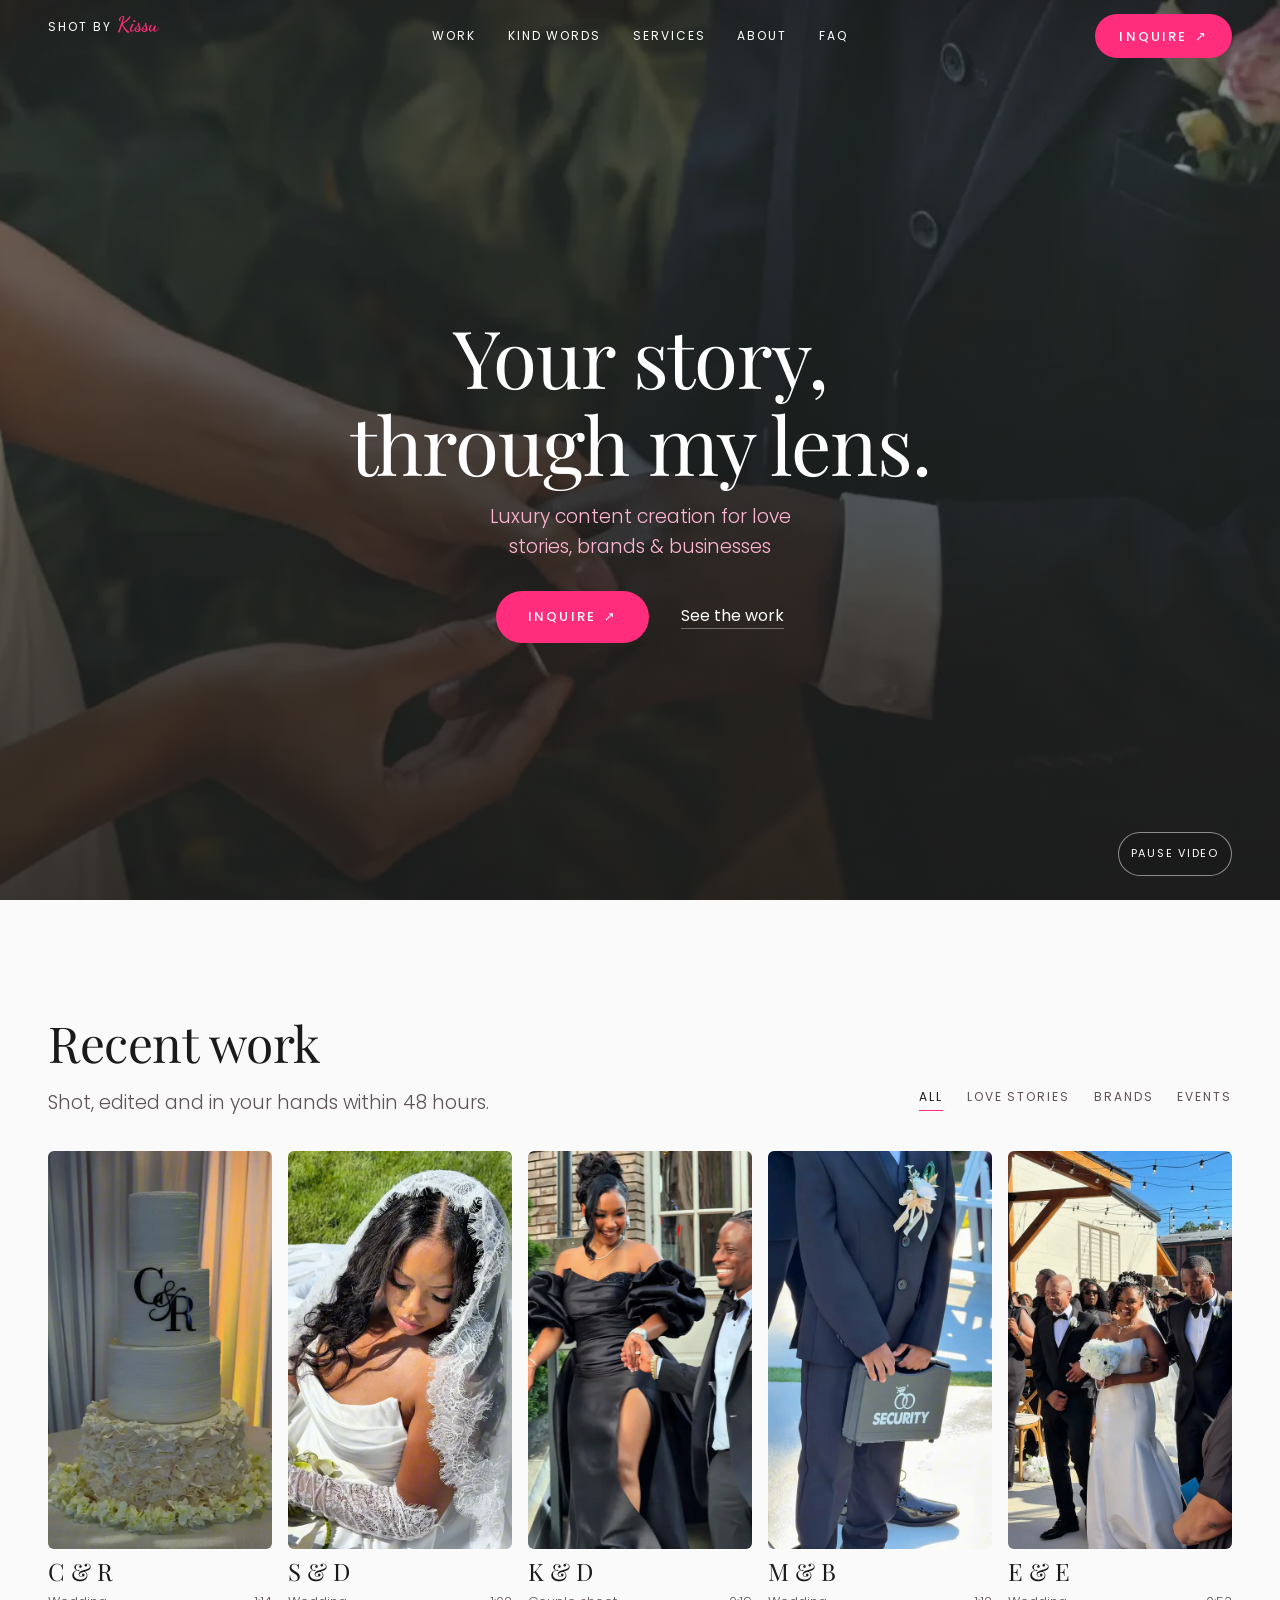
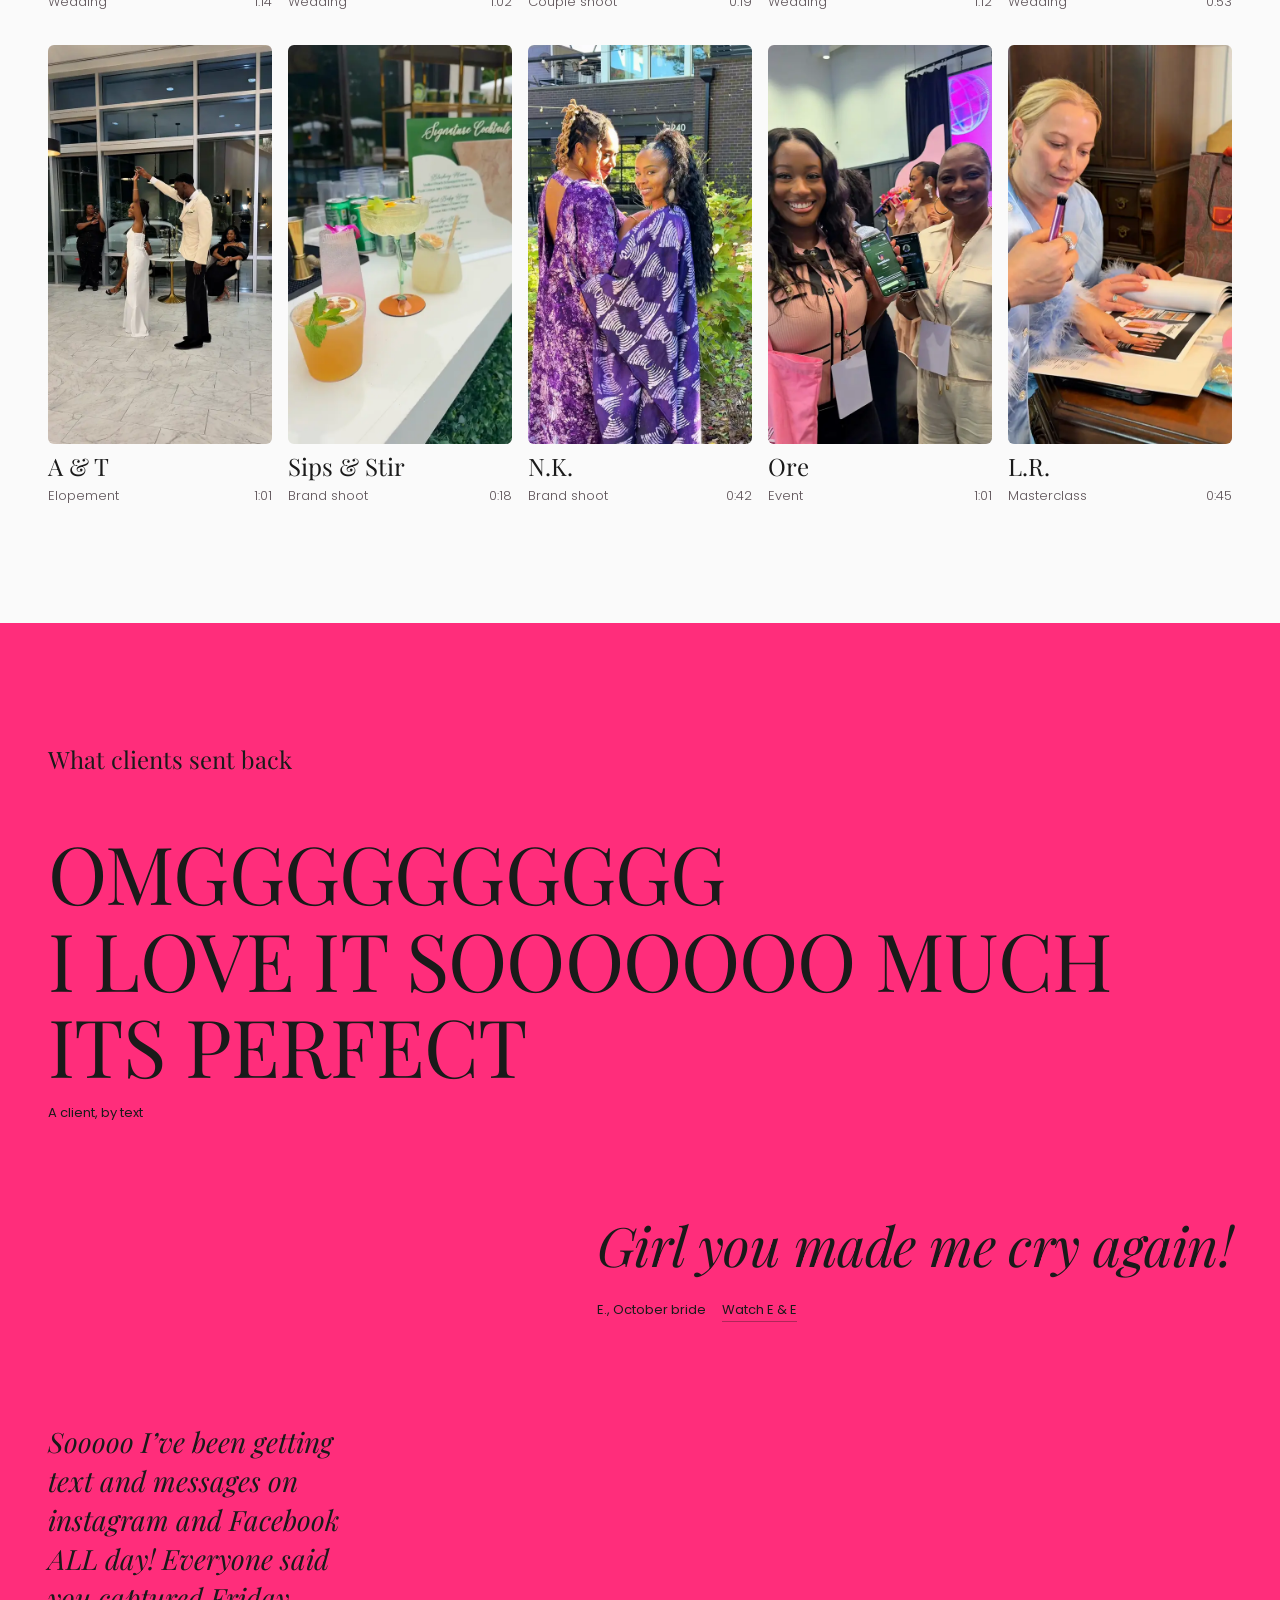
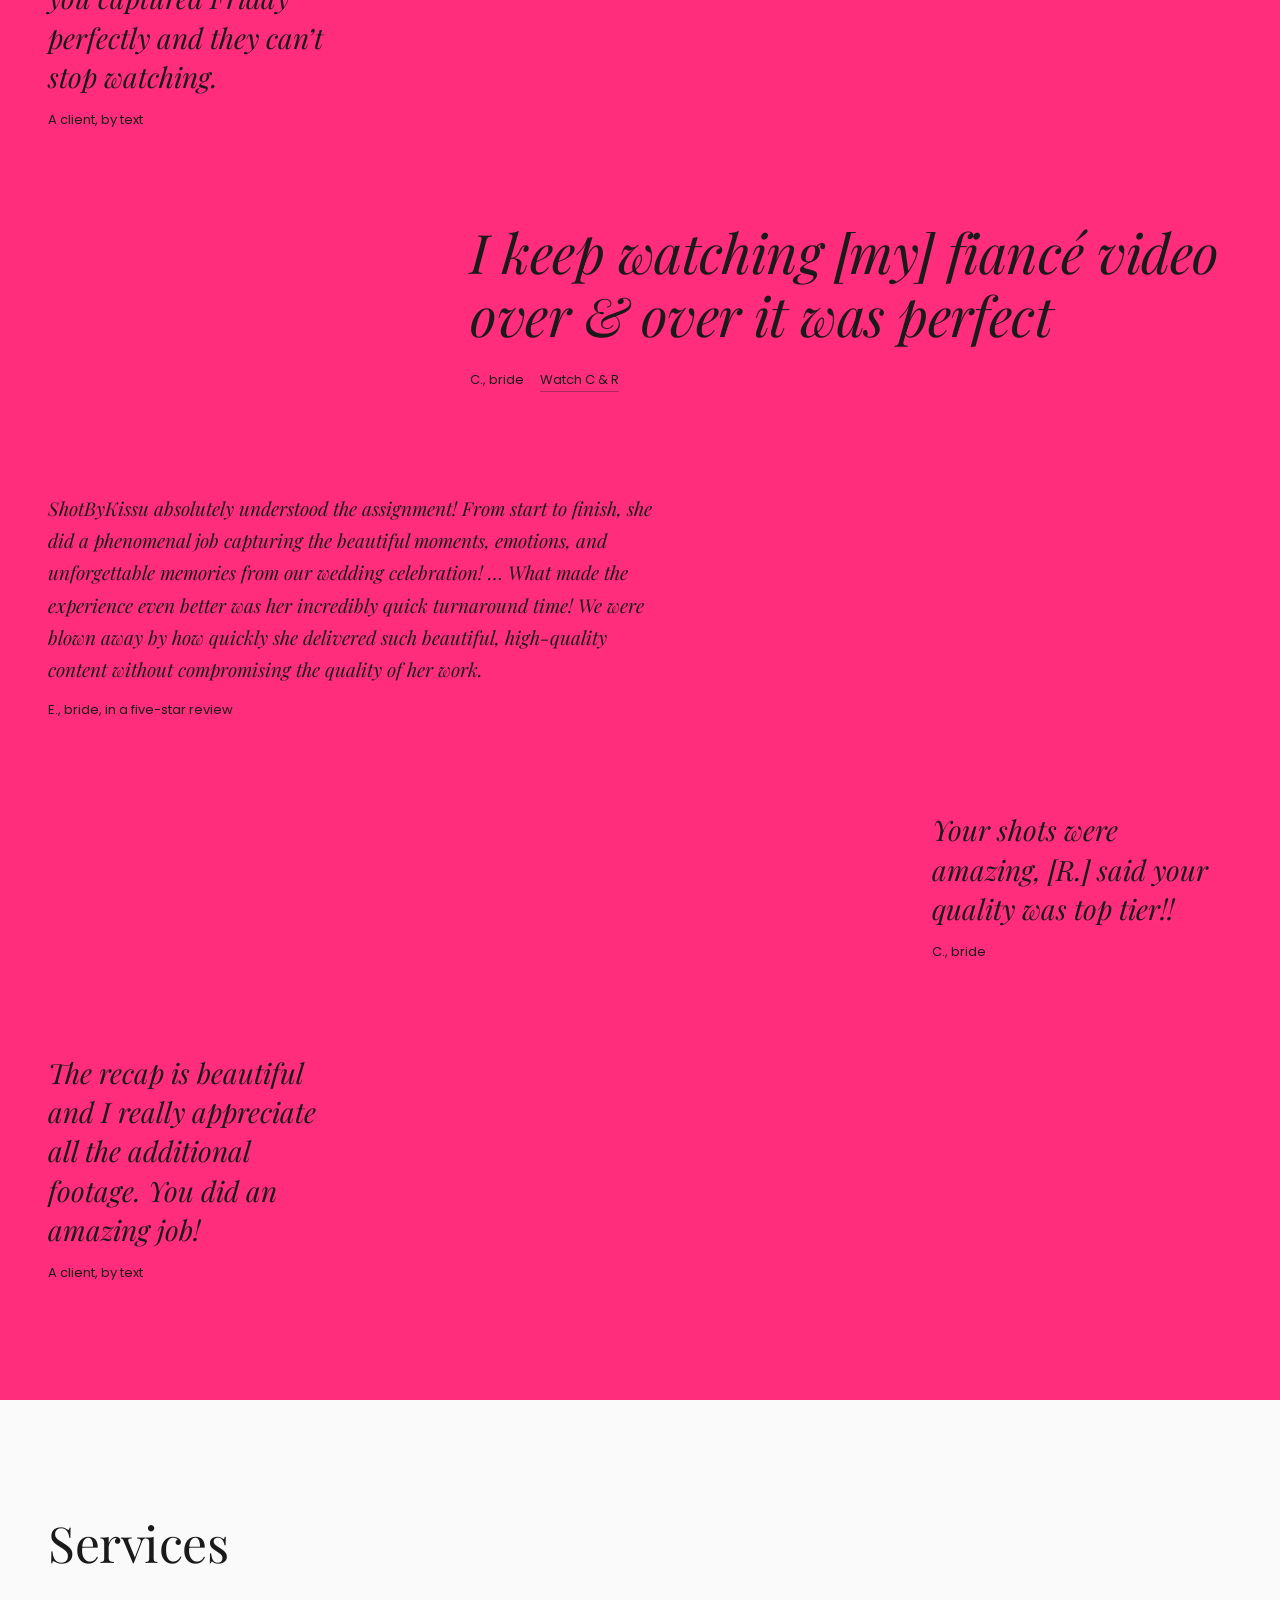
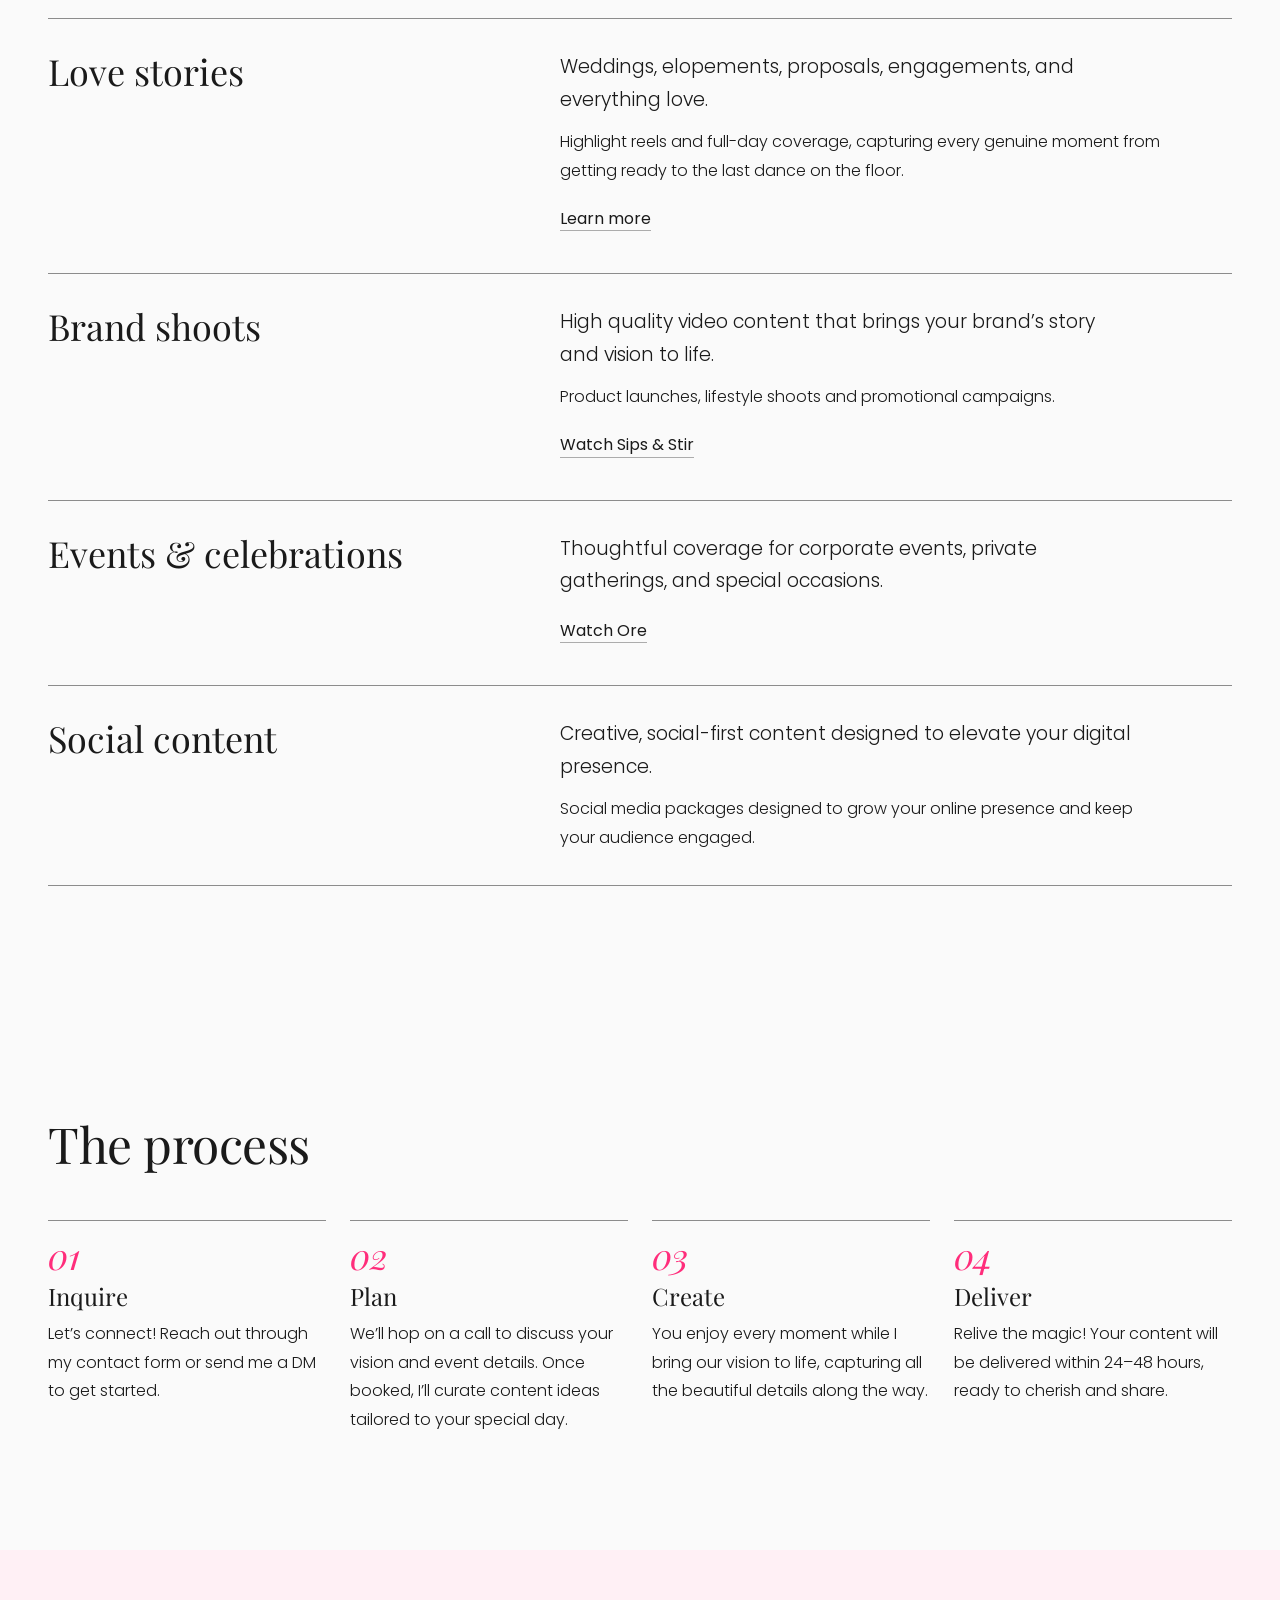
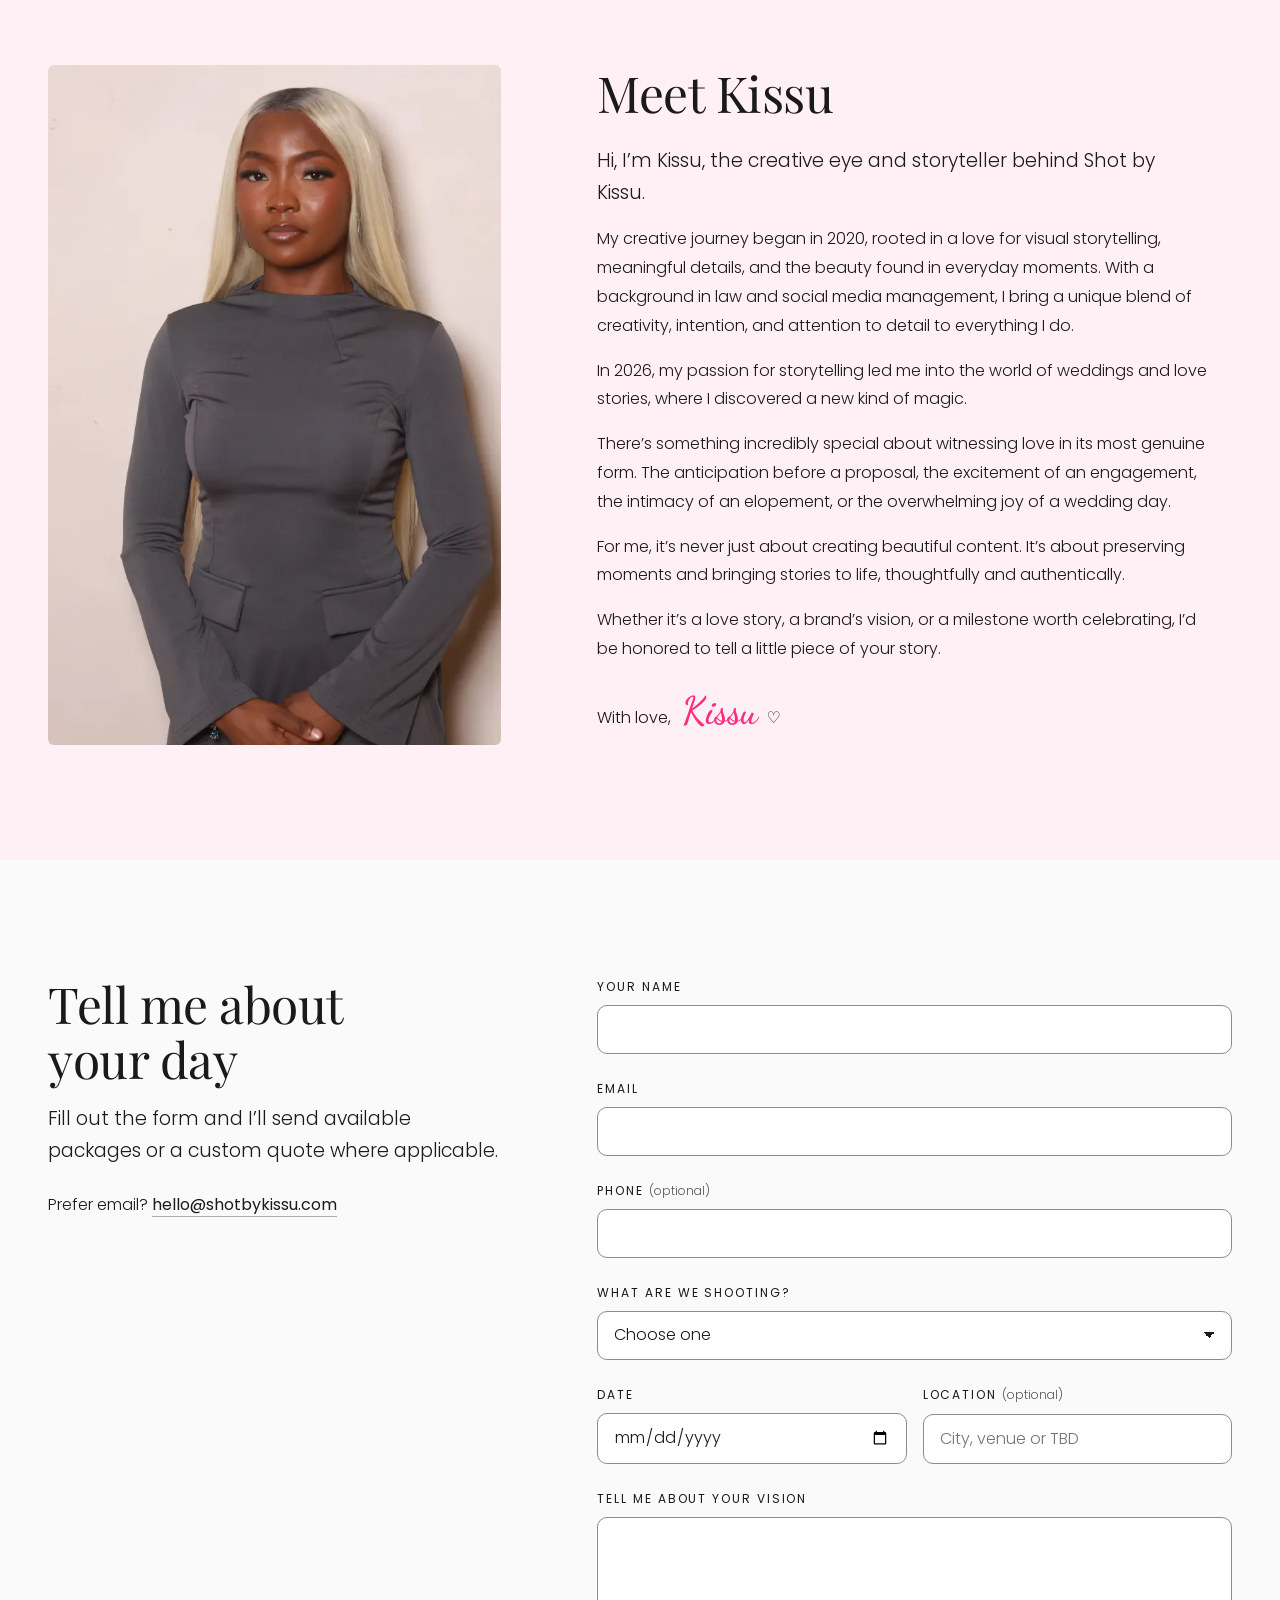
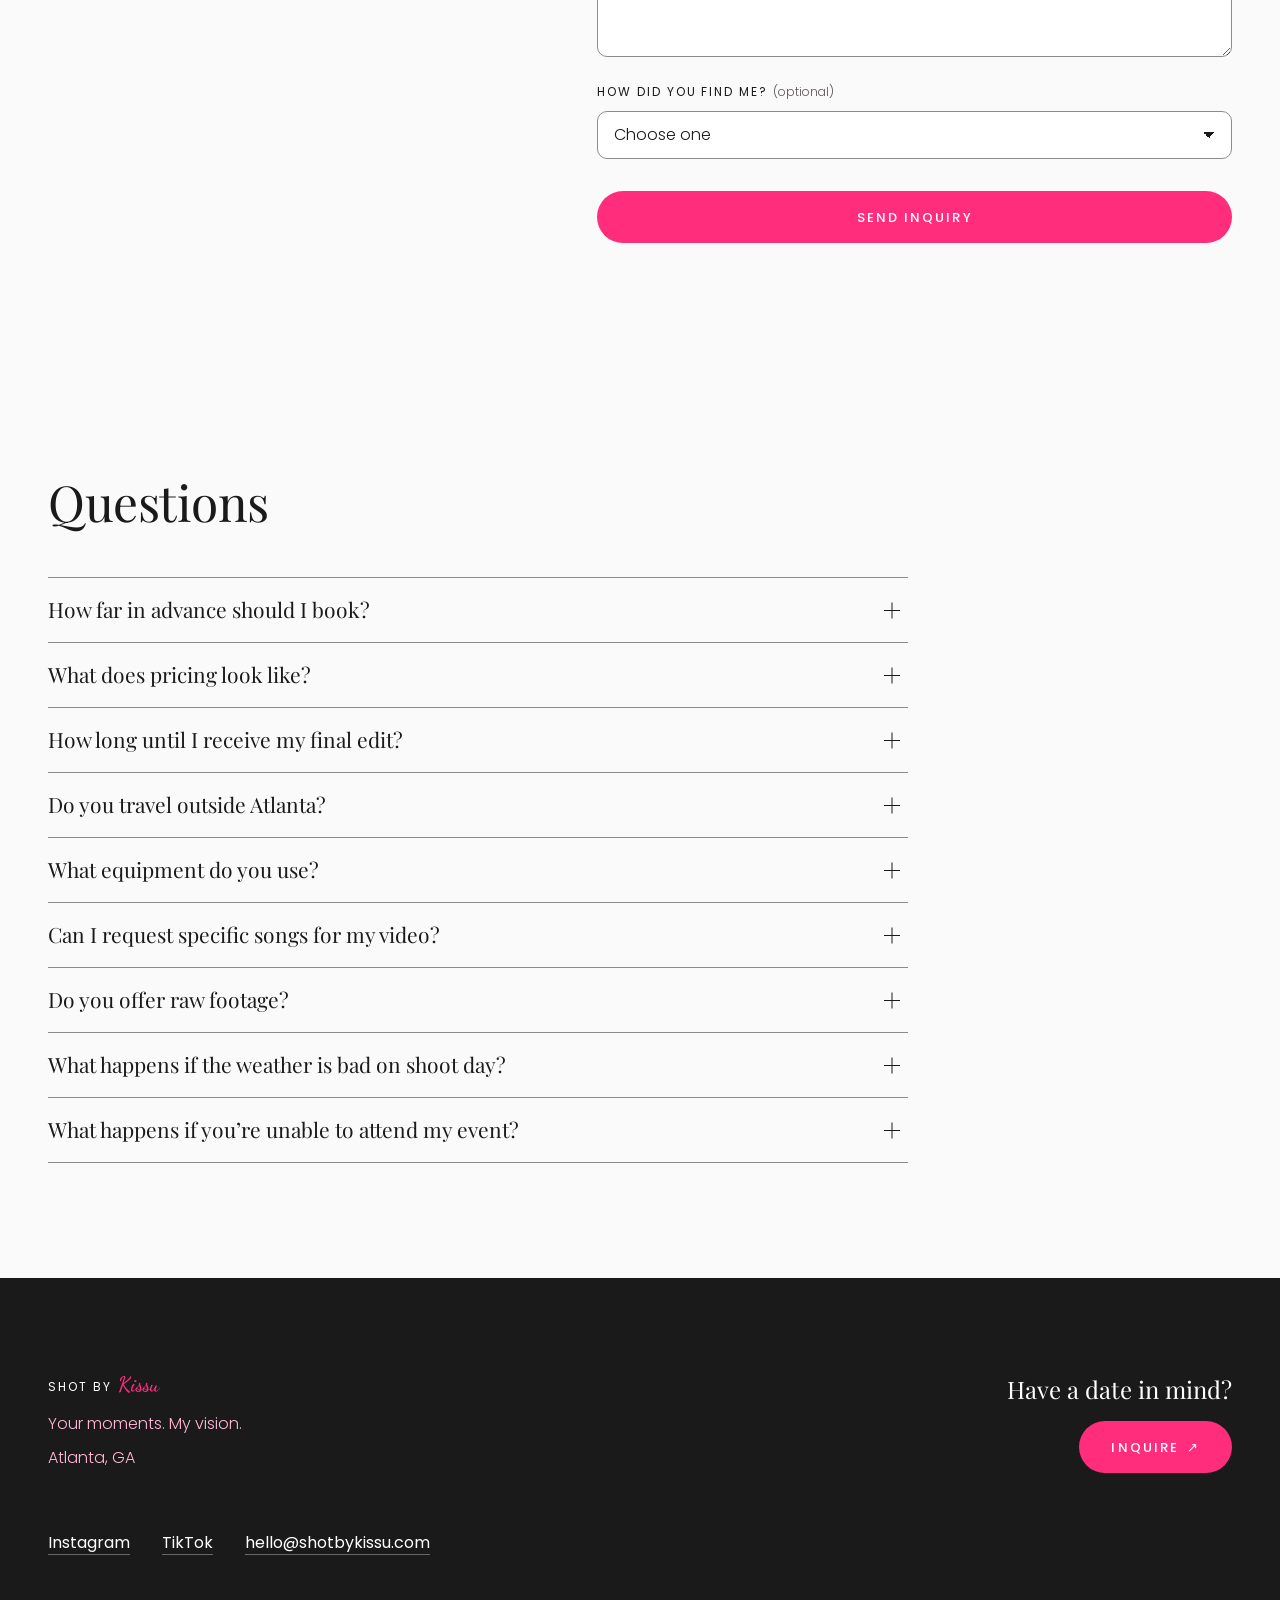
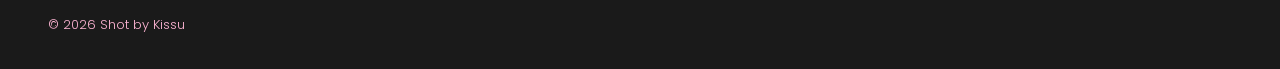
==== commit 31de57c8: "Center the hero and split the nav into logo, menu and button Lay the header out as logo left, menu c" ====
--- a/index.html
+++ b/index.html
@@ -61,11 +61,13 @@
         <li><a class="link" href="#faq">FAQ</a></li>
       </ul>
     </nav>
-    <a class="btn btn--primary btn--small site-header__cta" href="#inquire">Inquire <span aria-hidden="true">↗</span></a>
-    <button class="menu-button" type="button" aria-expanded="false" aria-controls="menu">
-      <span class="menu-button__bars" aria-hidden="true"></span>
-      <span class="visually-hidden">Menu</span>
-    </button>
+    <div class="site-header__actions">
+      <a class="btn btn--primary btn--small site-header__cta" href="#inquire">Inquire <span aria-hidden="true">↗</span></a>
+      <button class="menu-button" type="button" aria-expanded="false" aria-controls="menu">
+        <span class="menu-button__bars" aria-hidden="true"></span>
+        <span class="visually-hidden">Menu</span>
+      </button>
+    </div>
   </header>
 
   <div class="menu" id="menu" role="dialog" aria-modal="true" aria-label="Menu" hidden>
@@ -92,7 +94,6 @@
         </video>
       </div>
       <div class="hero__content">
-        <p class="hero__brand">Shot by <span class="logo-mark logo-mark--hero">Kissu</span></p>
         <h1 class="hero__title" id="hero-title">
           <span class="hero__line" style="--i: 0">Your story,</span>
           <span class="hero__line" style="--i: 1">through my lens.</span>
--- a/css/site.css
+++ b/css/site.css
@@ -32,7 +32,7 @@
   --text-lead: clamp(1.0625rem, 1rem + 0.3vw, 1.1875rem);
   --text-m: clamp(1.25rem, 1.1rem + 0.6vw, 1.5rem);
   --text-l: clamp(2rem, 1.5rem + 2vw, 3.25rem);
-  --text-xl: clamp(2.5rem, 1.5rem + 4vw, 5rem);
+  --text-xl: clamp(2rem, 1rem + 5.2vw, 5rem);
 
   /* Space (8-based) */
   --s-1: 4px;  --s-2: 8px;  --s-3: 12px; --s-4: 16px; --s-5: 24px;
@@ -217,9 +217,11 @@
   position: fixed;
   inset: 0 0 auto 0;
   z-index: 50;
-  display: flex;
+  /* Phones: logo left, actions right. Desktop adds the centred menu column. */
+  display: grid;
+  grid-template-columns: 1fr auto;
   align-items: center;
-  gap: var(--s-5);
+  gap: var(--s-3);
   height: var(--header-h);
   padding: 0 var(--gutter);
   background: var(--paper);
@@ -239,8 +241,10 @@
   display: inline-flex;
   align-items: baseline;
   gap: var(--s-1);
+  grid-column: 1;
+  justify-self: start;
   min-height: 44px;
-  margin-right: auto;
+  white-space: nowrap;
   font-size: var(--text-caps);
   font-weight: 400;
   letter-spacing: var(--caps-spacing);
@@ -249,9 +253,18 @@
   transition: opacity var(--dur-small) var(--ease-out);
 }
 
-.site-nav { display: none; }
+.site-nav { display: none; grid-column: 2; }
 .site-nav__list { display: flex; gap: var(--s-6); font-size: var(--text-caps); letter-spacing: var(--caps-spacing); text-transform: uppercase; }
+.site-header__actions {
+  grid-column: 2;
+  justify-self: end;
+  display: flex;
+  align-items: center;
+  gap: var(--s-4);
+}
 .site-header__cta { flex-shrink: 0; }
+/* The narrowest phones keep Inquire in the hero and the menu instead of the header */
+@media (max-width: 359px) { .site-header__cta { display: none; } }
 
 .menu-button {
   display: grid;
@@ -279,6 +292,8 @@
 .menu-button[aria-expanded="true"] .menu-button__bars::after { transform: rotate(-45deg); }
 
 @media (min-width: 960px) {
+  .site-header { grid-template-columns: 1fr auto 1fr; gap: var(--s-5); }
+  .site-header__actions { grid-column: 3; }
   .site-nav { display: block; }
   .menu-button { display: none; }
 }
@@ -330,7 +345,9 @@
 .hero {
   position: relative;
   display: flex;
-  align-items: flex-end;
+  align-items: center;
+  justify-content: center;
+  text-align: center;
   min-height: 100svh;
   min-height: max(100svh, 560px);
   padding: calc(var(--header-h) + var(--s-6)) max(var(--gutter), (100% - var(--max)) / 2) var(--s-7);
@@ -345,25 +362,25 @@
   content: "";
   position: absolute;
   inset: 0;
-  /* Top band keeps the header logo and links legible over bright frames */
+  /* Top band keeps the header legible; the centre glow sits behind the centred hero text */
   background:
+    radial-gradient(ellipse 70% 55% at 50% 52%, rgba(26, 26, 26, 0.45) 0%, rgba(26, 26, 26, 0) 100%),
     linear-gradient(to bottom, rgba(26, 26, 26, 0.6) 0, rgba(26, 26, 26, 0) calc(var(--header-h) * 2.2)),
     linear-gradient(to top, var(--scrim) 0%, rgba(26, 26, 26, 0.55) 45%, rgba(26, 26, 26, 0.2) 100%);
 }
-/* Wide enough for "through my lens." on one line in Playfair; the subtitle keeps its own measure */
-.hero__content { display: grid; gap: var(--s-4); max-width: 60rem; }
-.hero__brand { font-size: var(--text-caps); font-weight: 400; letter-spacing: var(--caps-spacing); text-transform: uppercase; }
-.logo-mark--hero { font-size: 2.6em; }
+/* Centred stack; wide enough for "through my lens." on one line, the subtitle keeps its own measure */
+.hero__content { display: grid; justify-items: center; gap: var(--s-4); width: 100%; max-width: 60rem; }
 .hero__title {
   font-family: var(--font-display);
   font-size: var(--text-xl);
   font-weight: 400;
   line-height: 1.08;
   letter-spacing: -0.015em;
+  text-wrap: balance;
 }
 .hero__line { display: block; }
-.hero__sub { font-size: var(--text-lead); font-weight: 300; line-height: 1.6; color: var(--pink-soft); max-width: 36ch; }
-.hero__actions { display: flex; flex-wrap: wrap; align-items: center; gap: var(--s-4) var(--s-6); margin-top: var(--s-3); }
+.hero__sub { font-size: var(--text-lead); font-weight: 300; line-height: 1.6; color: var(--pink-soft); max-width: 36ch; text-wrap: balance; }
+.hero__actions { display: flex; flex-wrap: wrap; align-items: center; justify-content: center; gap: var(--s-4) var(--s-6); margin-top: var(--s-3); }
 
 .hero__pause {
   position: absolute;
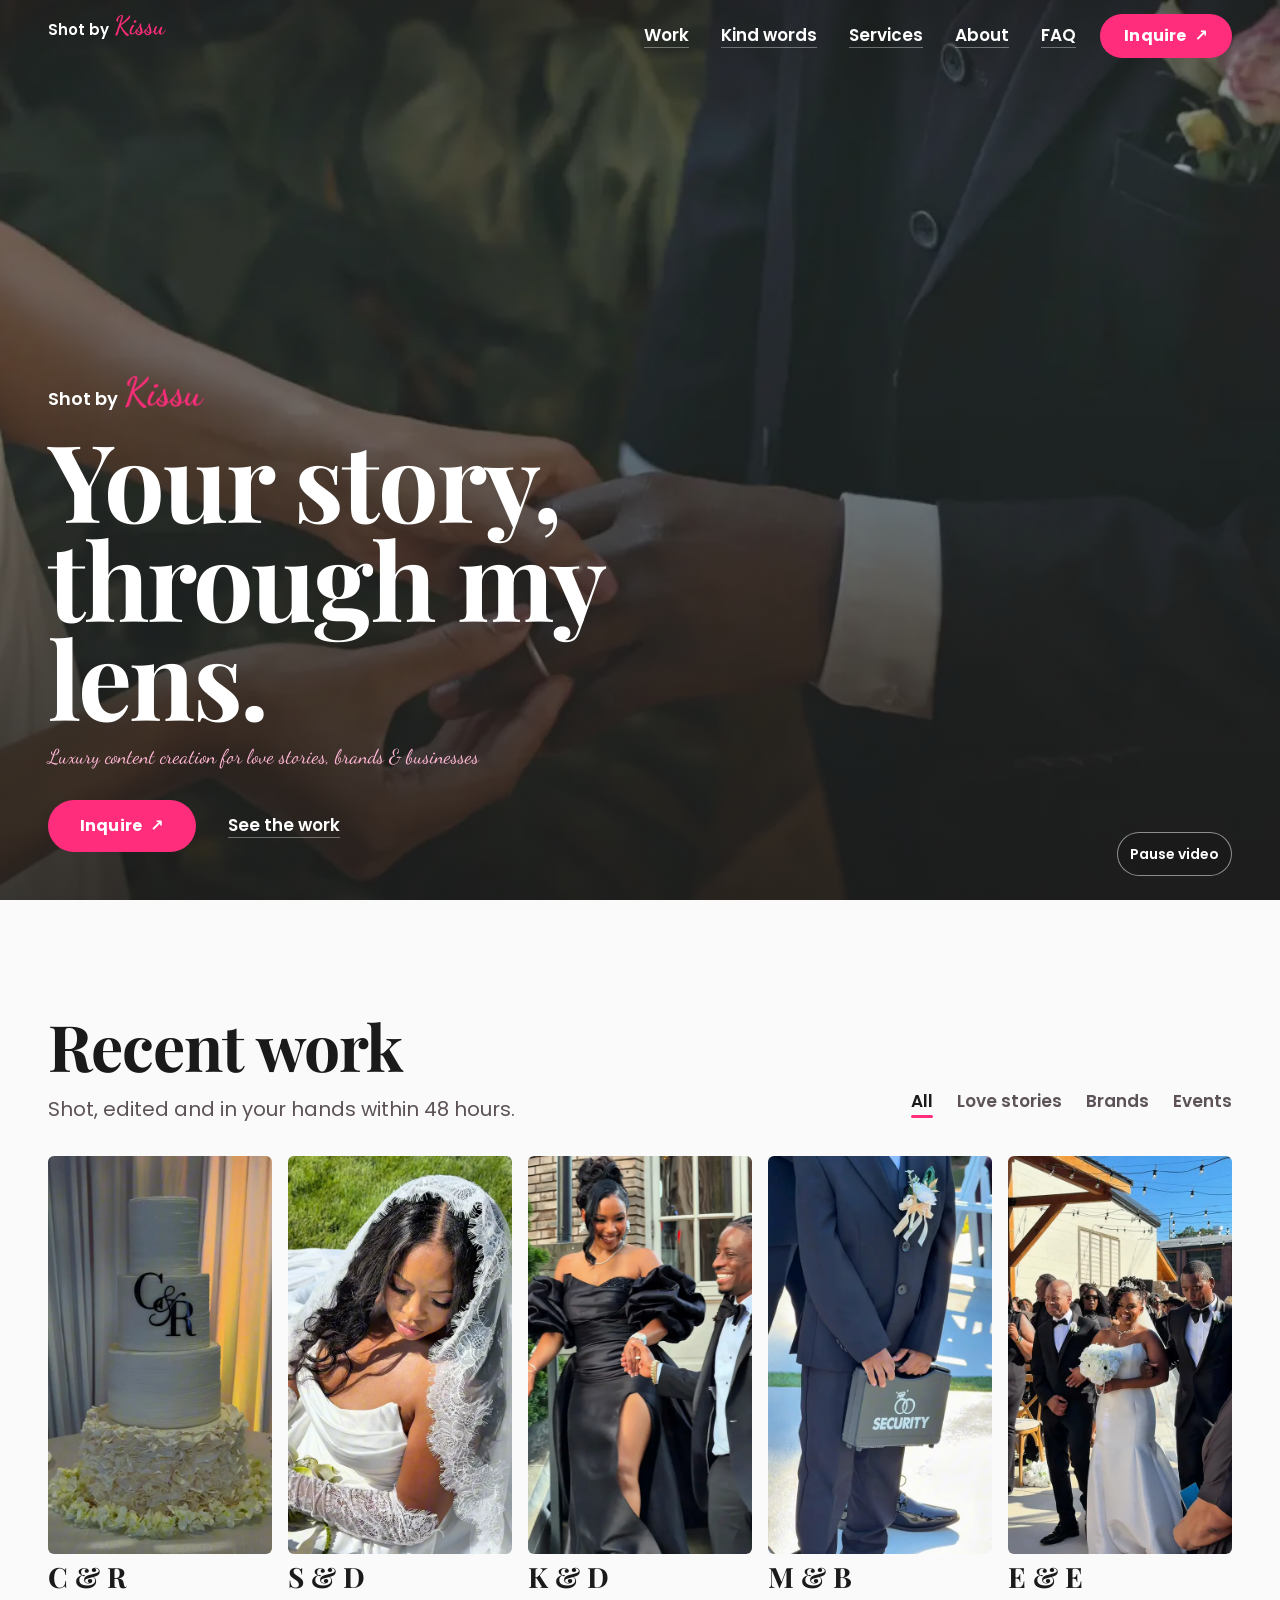
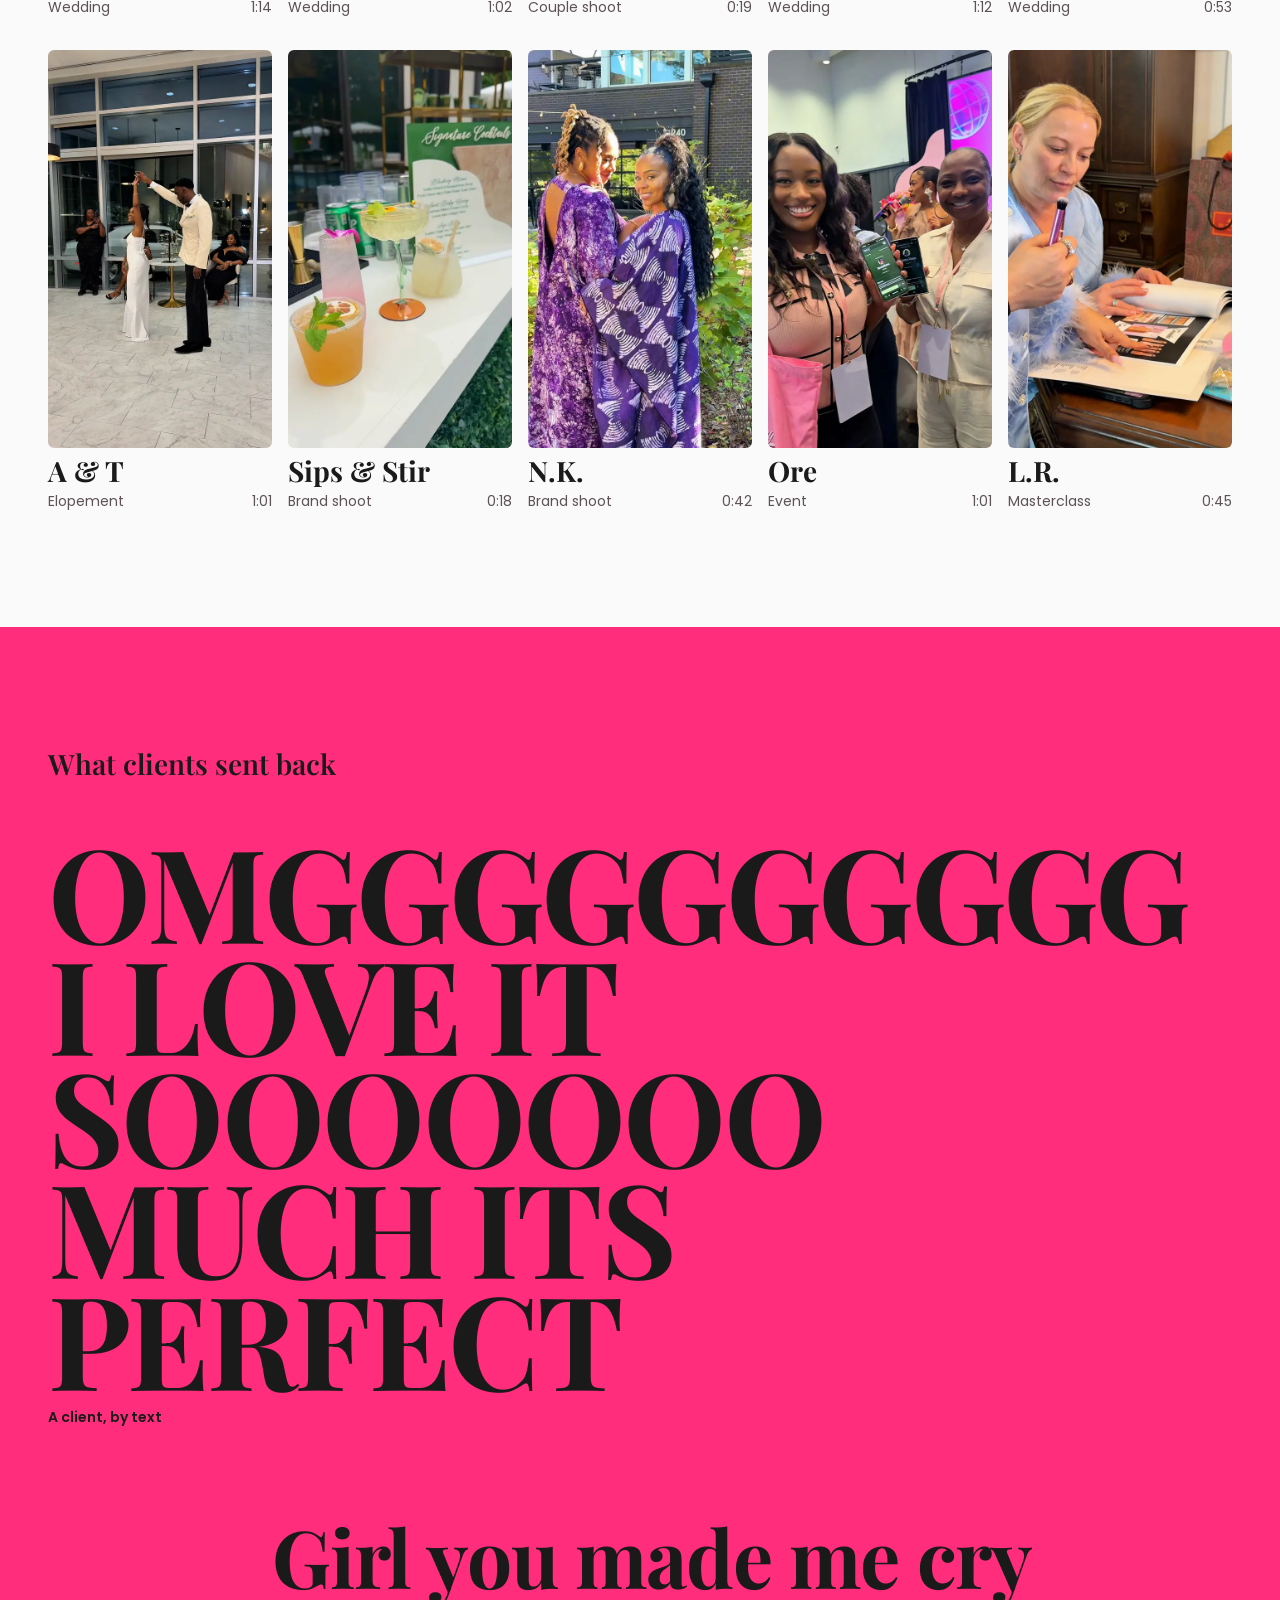
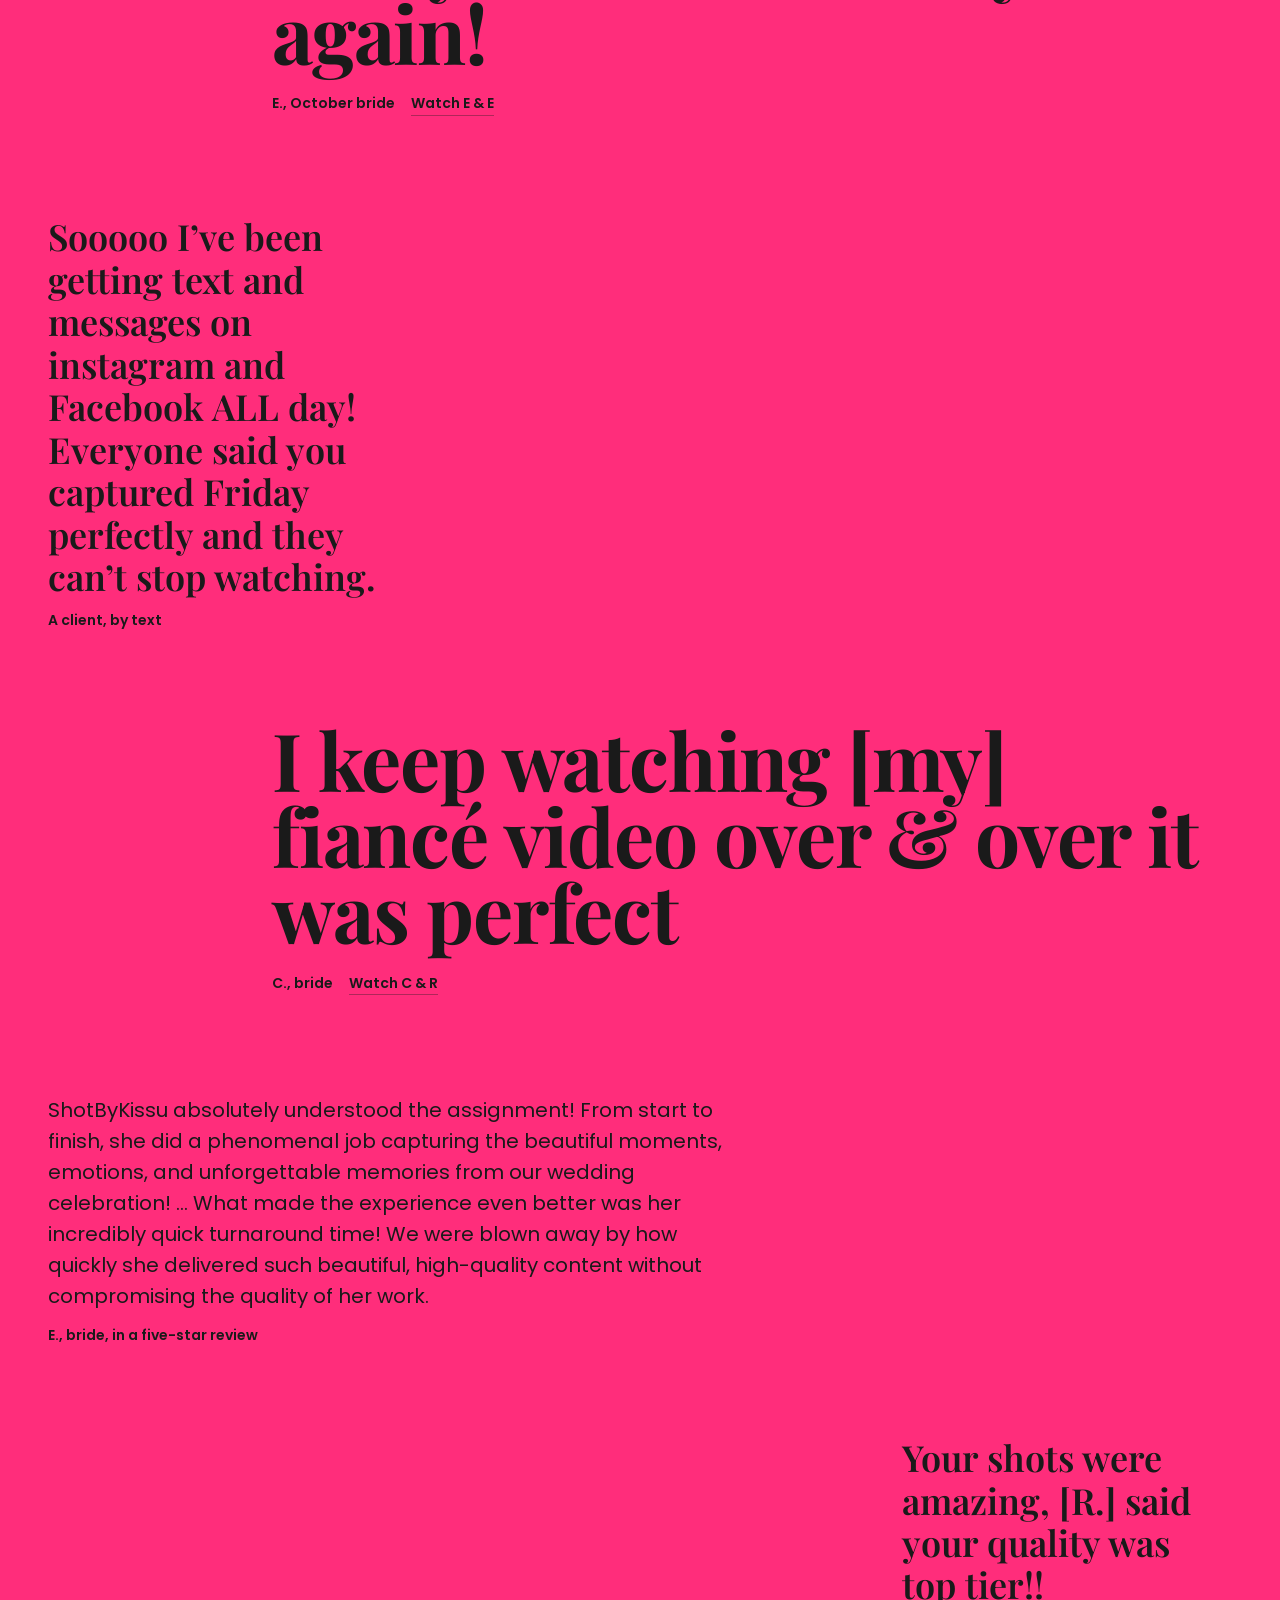
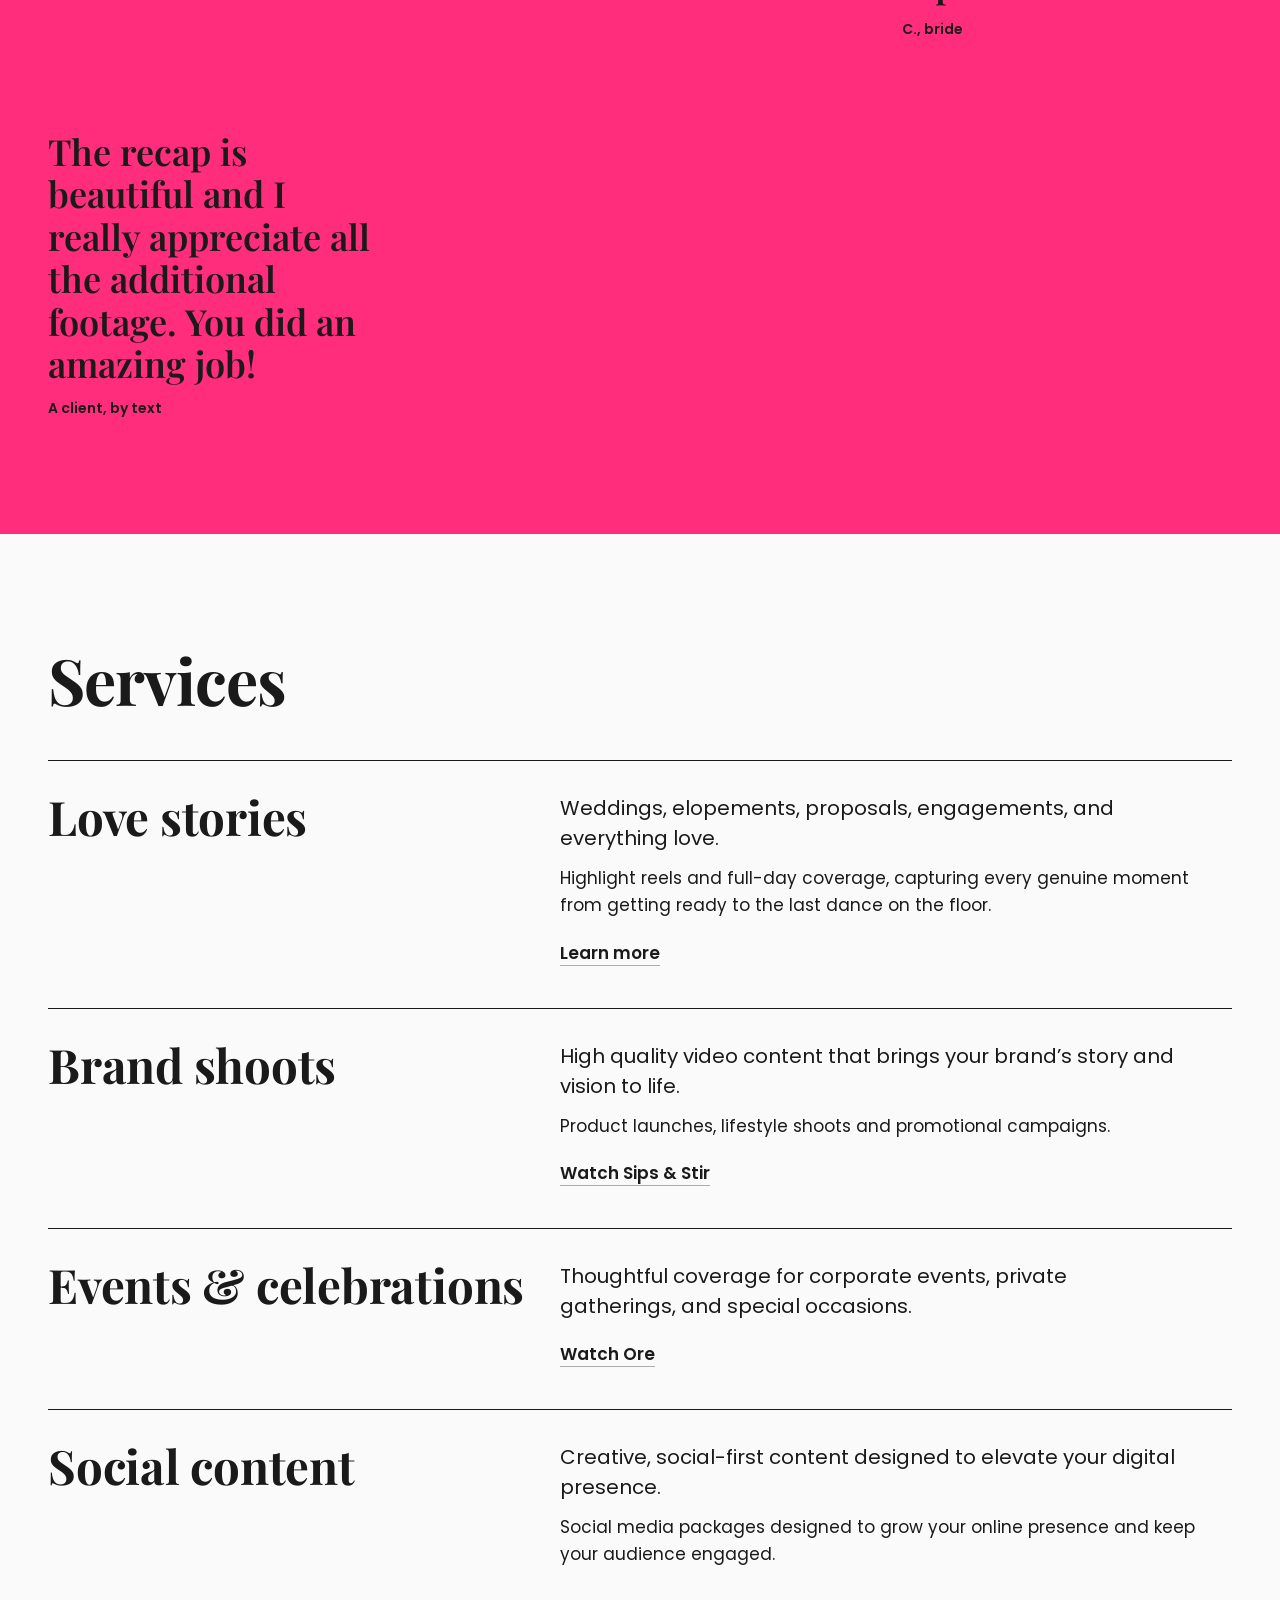
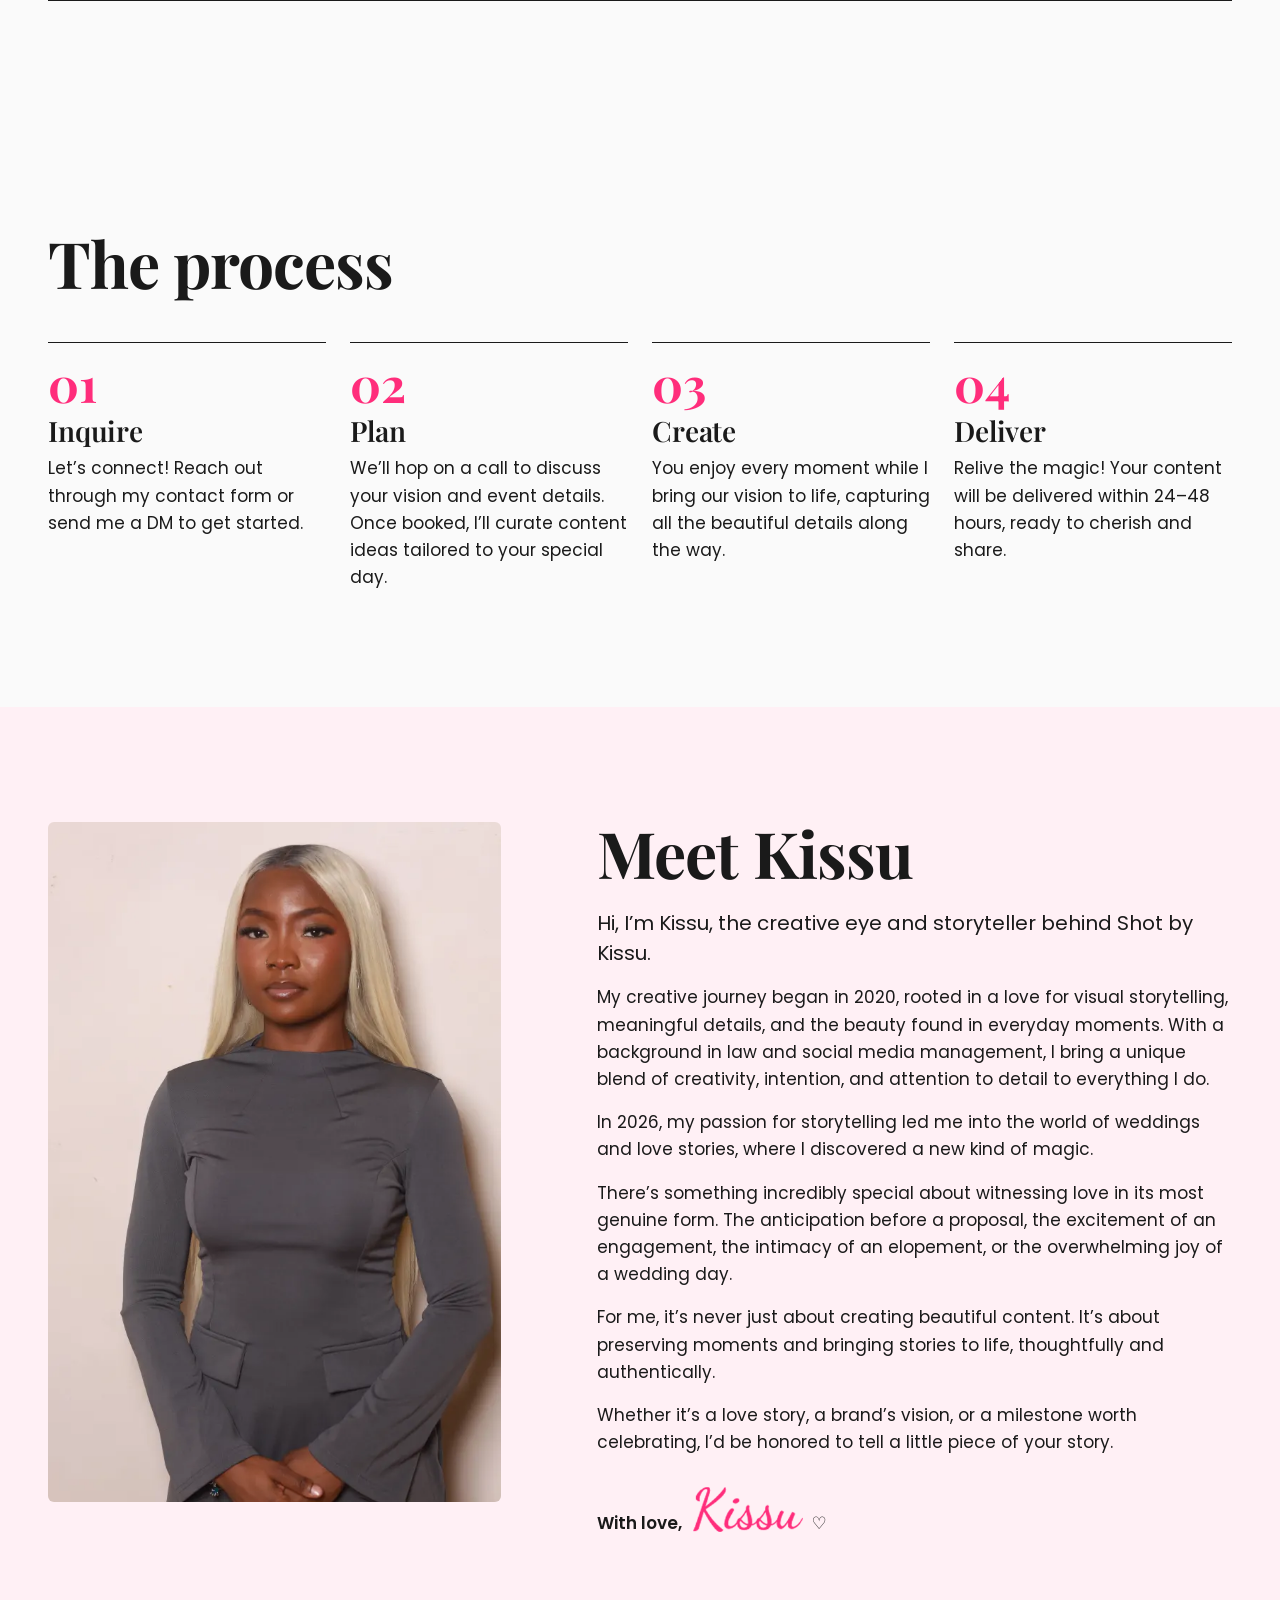
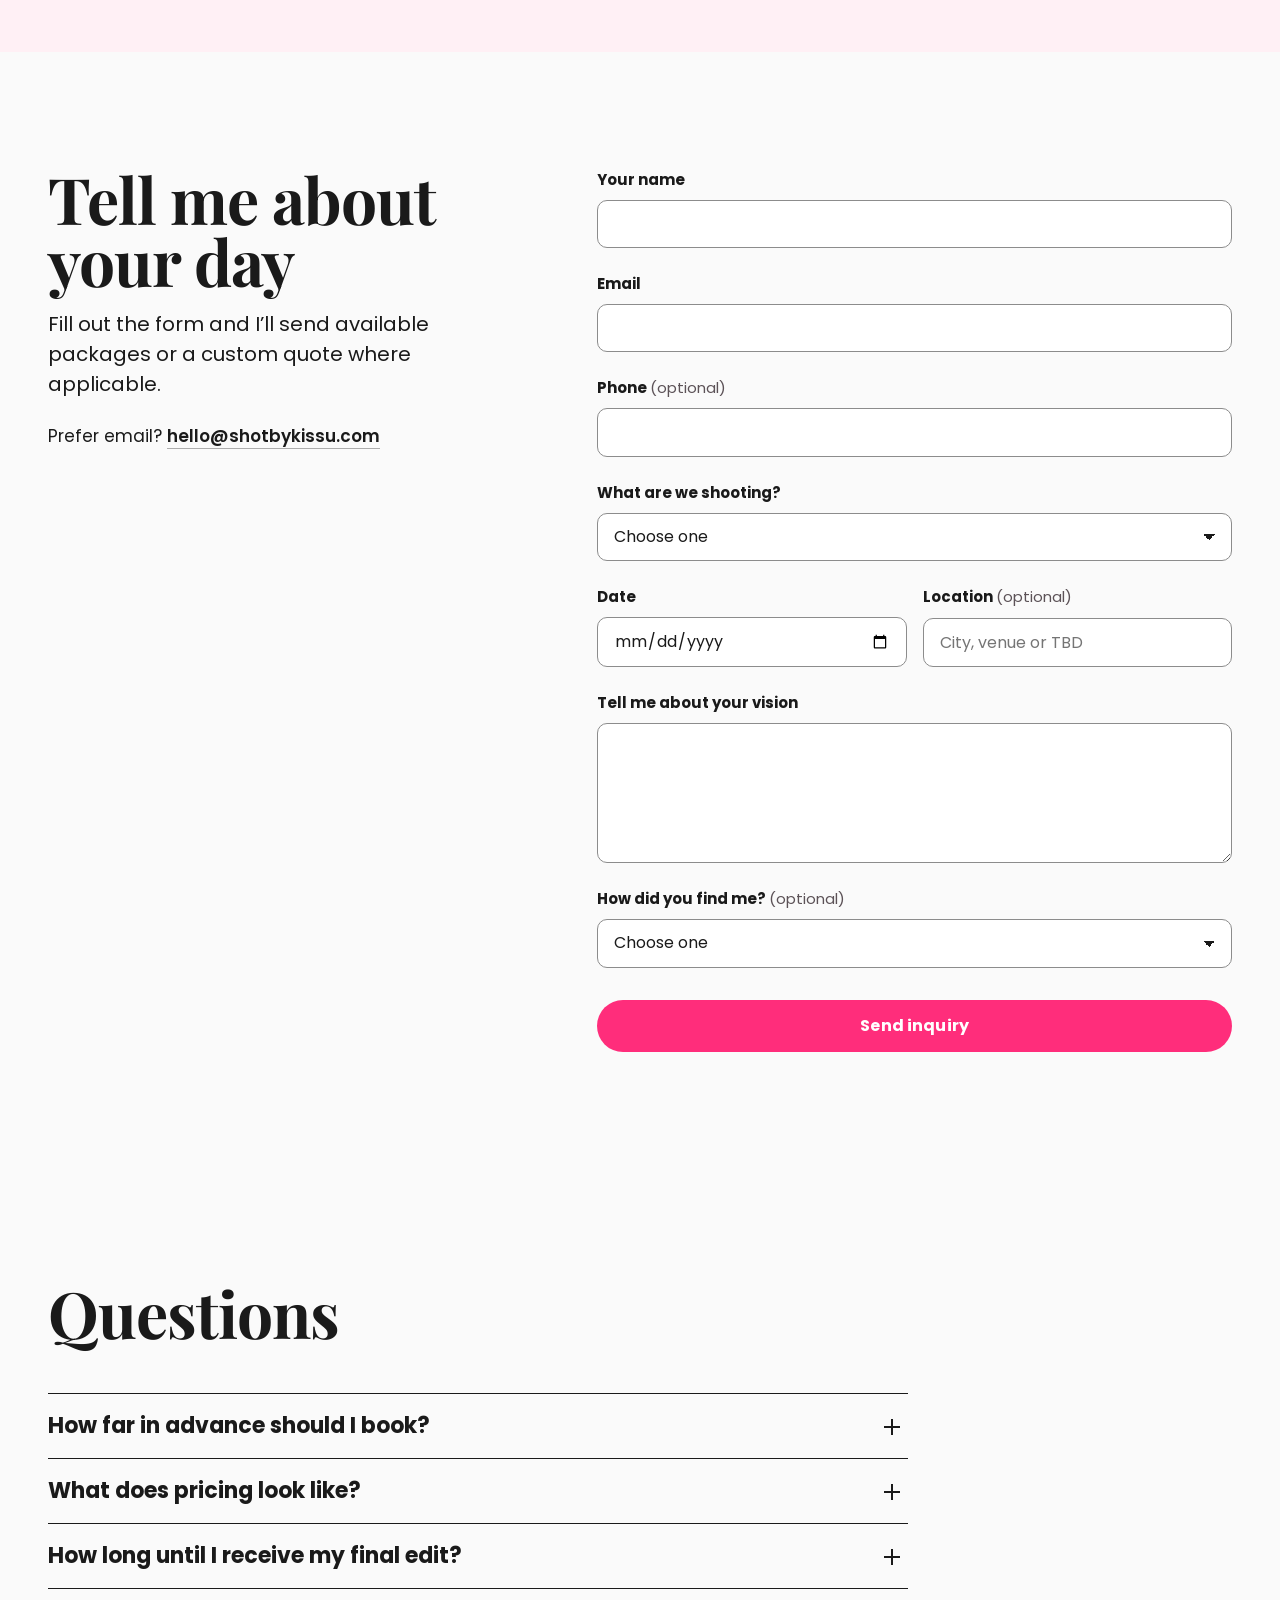
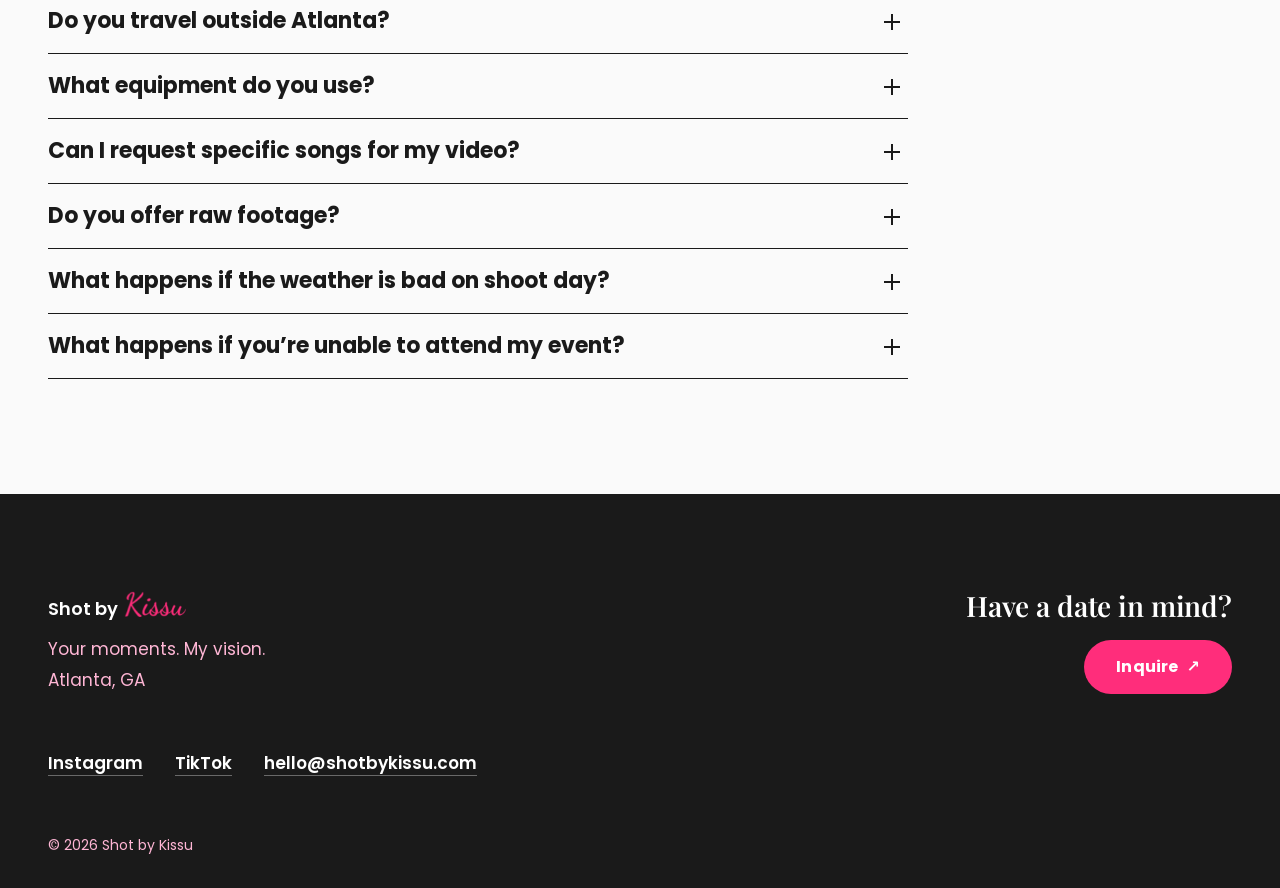
==== commit c0350d2a: "Switch fonts to OG site trio: Playfair Display, Dancing Script, Poppins Co-Authored-By: Claude Opus " ====
--- a/index.html
+++ b/index.html
@@ -23,7 +23,7 @@
 
   <link rel="preconnect" href="https://fonts.googleapis.com" />
   <link rel="preconnect" href="https://fonts.gstatic.com" crossorigin />
-  <link rel="stylesheet" href="https://fonts.googleapis.com/css2?family=Dancing+Script:wght@600&amp;family=Playfair+Display:ital,wght@0,400;1,400&amp;family=Poppins:wght@300;400;500&amp;display=swap" />
+  <link rel="stylesheet" href="https://fonts.googleapis.com/css2?family=Dancing+Script:wght@600;700&family=Playfair+Display:ital,wght@0,400;0,600;0,700;1,400;1,600&family=Poppins:wght@300;400;500;600;700&display=swap" />
   <link rel="preload" as="image" href="assets/web/hero-poster.webp" fetchpriority="high" />
   <link rel="stylesheet" href="css/site.css" />
 
@@ -50,7 +50,7 @@
   <header class="site-header" data-over-hero="false">
     <a class="site-header__logo" href="#top" aria-label="Shot by Kissu, back to top">
       <span class="site-header__shot">Shot by</span>
-      <span class="logo-mark" aria-hidden="true">Kissu</span>
+      <img class="logo-mark" src="assets/web/img/logo.png" width="173" height="70" alt="" />
     </a>
     <nav class="site-nav" aria-label="Main">
       <ul class="site-nav__list">
@@ -61,13 +61,11 @@
         <li><a class="link" href="#faq">FAQ</a></li>
       </ul>
     </nav>
-    <div class="site-header__actions">
-      <a class="btn btn--primary btn--small site-header__cta" href="#inquire">Inquire <span aria-hidden="true">↗</span></a>
-      <button class="menu-button" type="button" aria-expanded="false" aria-controls="menu">
-        <span class="menu-button__bars" aria-hidden="true"></span>
-        <span class="visually-hidden">Menu</span>
-      </button>
-    </div>
+    <a class="btn btn--primary btn--small site-header__cta" href="#inquire">Inquire <span aria-hidden="true">↗</span></a>
+    <button class="menu-button" type="button" aria-expanded="false" aria-controls="menu">
+      <span class="menu-button__bars" aria-hidden="true"></span>
+      <span class="visually-hidden">Menu</span>
+    </button>
   </header>
 
   <div class="menu" id="menu" role="dialog" aria-modal="true" aria-label="Menu" hidden>
@@ -94,6 +92,7 @@
         </video>
       </div>
       <div class="hero__content">
+        <p class="hero__brand">Shot by <img class="logo-mark logo-mark--hero" src="assets/web/img/logo.png" width="173" height="70" alt="Kissu" /></p>
         <h1 class="hero__title" id="hero-title">
           <span class="hero__line" style="--i: 0">Your story,</span>
           <span class="hero__line" style="--i: 1">through my lens.</span>
@@ -330,7 +329,7 @@
         <p>There’s something incredibly special about witnessing love in its most genuine form. The anticipation before a proposal, the excitement of an engagement, the intimacy of an elopement, or the overwhelming joy of a wedding day.</p>
         <p>For me, it’s never just about creating beautiful content. It’s about preserving moments and bringing stories to life, thoughtfully and authentically.</p>
         <p>Whether it’s a love story, a brand’s vision, or a milestone worth celebrating, I’d be honored to tell a little piece of your story.</p>
-        <p class="about__sign">With love, <span class="logo-mark logo-mark--sign">Kissu</span> <span aria-hidden="true">♡</span></p>
+        <p class="about__sign">With love, <img class="logo-mark logo-mark--sign" src="assets/web/img/logo.png" width="173" height="70" alt="Kissu" /> <span aria-hidden="true">♡</span></p>
       </div>
     </section>
 
@@ -451,7 +450,7 @@
   <!-- Footer -->
   <footer class="site-footer">
     <div class="site-footer__brand">
-      <p class="site-footer__logo">Shot by <span class="logo-mark">Kissu</span></p>
+      <p class="site-footer__logo">Shot by <img class="logo-mark" src="assets/web/img/logo.png" width="173" height="70" alt="Kissu" /></p>
       <p>Your moments. My vision.</p>
       <p>Atlanta, GA</p>
     </div>
--- a/css/site.css
+++ b/css/site.css
@@ -22,17 +22,14 @@
 
   /* Type */
   --font-body: "Poppins", ui-sans-serif, system-ui, -apple-system, "Segoe UI", sans-serif;
-  --font-display: "Playfair Display", Georgia, "Times New Roman", serif;
-  --font-script: "Dancing Script", "Brush Script MT", cursive;
-  --text-small: 0.8125rem;
-  --text-body: 1rem;
-  /* Small spaced capitals for nav, buttons and labels */
-  --text-caps: 0.75rem;
-  --caps-spacing: 0.16em;
-  --text-lead: clamp(1.0625rem, 1rem + 0.3vw, 1.1875rem);
-  --text-m: clamp(1.25rem, 1.1rem + 0.6vw, 1.5rem);
-  --text-l: clamp(2rem, 1.5rem + 2vw, 3.25rem);
-  --text-xl: clamp(2rem, 1rem + 5.2vw, 5rem);
+  --font-display: "Playfair Display", serif;
+  --font-script: "Dancing Script", cursive;
+  --text-small: 0.875rem;
+  --text-body: 1.0625rem;
+  --text-lead: clamp(1.125rem, 1.05rem + 0.4vw, 1.25rem);
+  --text-m: clamp(1.375rem, 1.2rem + 0.8vw, 1.75rem);
+  --text-l: clamp(2.25rem, 1.6rem + 3vw, 4rem);
+  --text-xl: clamp(3rem, 1.6rem + 6.4vw, 7.5rem);
 
   /* Space (8-based) */
   --s-1: 4px;  --s-2: 8px;  --s-3: 12px; --s-4: 16px; --s-5: 24px;
@@ -79,8 +76,7 @@
   color: var(--ink);
   font-family: var(--font-body);
   font-size: var(--text-body);
-  font-weight: 300;
-  line-height: 1.8;
+  line-height: 1.6;
   overflow-x: clip;
   -webkit-font-smoothing: antialiased;
 }
@@ -122,33 +118,37 @@
 .heading-l {
   font-family: var(--font-display);
   font-size: var(--text-l);
-  font-weight: 400;
-  line-height: 1.12;
-  letter-spacing: -0.01em;
+  font-weight: 700;
+  line-height: 0.98;
+  letter-spacing: -0.015em;
   text-wrap: balance;
 }
 .heading-m {
   font-family: var(--font-display);
   font-size: var(--text-m);
-  font-weight: 400;
-  line-height: 1.3;
+  font-weight: 600;
+  line-height: 1.15;
+  letter-spacing: -0.005em;
 }
 .lead {
   font-size: var(--text-lead);
-  line-height: 1.7;
+  line-height: 1.5;
   max-width: 52ch;
 }
 
-/* ---------- Logo: "Kissu" set live in Dancing Script ---------- */
+/* ---------- Logo (the script mark, a plain image so it also works from file://) ---------- */
+/* The image is cropped tight and "Kissu" has no descenders, so its bottom edge is
+   the script baseline. The small negative offset lets the rounded letters dip
+   below the line the way type overshoot does. */
 .logo-mark {
-  margin-left: 0.08em;
-  font-family: var(--font-script);
-  font-size: 1.75em;
-  font-weight: 600;
-  letter-spacing: 0;
-  text-transform: none;
-  line-height: 1;
-  color: var(--pink-hot);
+  --w: 3.4em;
+  display: inline-block;
+  width: var(--w);
+  height: auto;
+  vertical-align: baseline;
+  position: relative;
+  top: calc(var(--w) * 0.029); /* works in both inline text and baseline-aligned flex */
+  margin-left: 0.15em;
 }
 
 /* ---------- Links and buttons ---------- */
@@ -160,7 +160,7 @@
   padding: 0;
   border: 0;
   background: none;
-  font-weight: 400;
+  font-weight: 600;
   text-decoration: none;
 }
 .link::after {
@@ -178,10 +178,6 @@
 .link:hover::after,
 .link:focus-visible::after { opacity: 1; transform: none; }
 .link--light { color: var(--white); }
-/* Nav links stay clean until hovered, like the luxury references */
-.site-nav__list .link::after { opacity: 0; }
-.site-nav__list .link:hover::after,
-.site-nav__list .link:focus-visible::after { opacity: 1; }
 
 .btn {
   display: inline-flex;
@@ -192,10 +188,9 @@
   padding: 0 var(--s-6);
   border: 0;
   border-radius: var(--r-pill);
-  font-size: 0.8125rem;
-  font-weight: 500;
-  letter-spacing: var(--caps-spacing);
-  text-transform: uppercase;
+  font-size: 1rem;
+  font-weight: 650;
+  letter-spacing: 0.01em;
   line-height: 1;
   text-decoration: none;
   transition:
@@ -217,11 +212,9 @@
   position: fixed;
   inset: 0 0 auto 0;
   z-index: 50;
-  /* Phones: logo left, actions right. Desktop adds the centred menu column. */
-  display: grid;
-  grid-template-columns: 1fr auto;
+  display: flex;
   align-items: center;
-  gap: var(--s-3);
+  gap: var(--s-5);
   height: var(--header-h);
   padding: 0 var(--gutter);
   background: var(--paper);
@@ -241,30 +234,18 @@
   display: inline-flex;
   align-items: baseline;
   gap: var(--s-1);
-  grid-column: 1;
-  justify-self: start;
   min-height: 44px;
-  white-space: nowrap;
-  font-size: var(--text-caps);
-  font-weight: 400;
-  letter-spacing: var(--caps-spacing);
-  text-transform: uppercase;
+  margin-right: auto;
+  font-size: 0.9375rem;
+  font-weight: 600;
   text-decoration: none;
   transition: opacity var(--dur-small) var(--ease-out);
 }
-
-.site-nav { display: none; grid-column: 2; }
-.site-nav__list { display: flex; gap: var(--s-6); font-size: var(--text-caps); letter-spacing: var(--caps-spacing); text-transform: uppercase; }
-.site-header__actions {
-  grid-column: 2;
-  justify-self: end;
-  display: flex;
-  align-items: center;
-  gap: var(--s-4);
-}
+.site-header__shot { }
+
+.site-nav { display: none; }
+.site-nav__list { display: flex; gap: var(--s-6); }
 .site-header__cta { flex-shrink: 0; }
-/* The narrowest phones keep Inquire in the hero and the menu instead of the header */
-@media (max-width: 359px) { .site-header__cta { display: none; } }
 
 .menu-button {
   display: grid;
@@ -292,8 +273,6 @@
 .menu-button[aria-expanded="true"] .menu-button__bars::after { transform: rotate(-45deg); }
 
 @media (min-width: 960px) {
-  .site-header { grid-template-columns: 1fr auto 1fr; gap: var(--s-5); }
-  .site-header__actions { grid-column: 3; }
   .site-nav { display: block; }
   .menu-button { display: none; }
 }
@@ -324,11 +303,10 @@
 .menu__link {
   display: block;
   padding: var(--s-1) 0;
-  font-size: clamp(1.25rem, 1.1rem + 1vw, 1.5rem);
-  font-weight: 300;
-  line-height: 1.9;
-  letter-spacing: var(--caps-spacing);
-  text-transform: uppercase;
+  font-family: var(--font-display);
+  font-size: clamp(2.25rem, 1.5rem + 4vw, 3rem);
+  font-weight: 700;
+  line-height: 1.1;
   text-decoration: none;
 }
 .menu__link:hover { color: var(--ink-muted); }
@@ -345,9 +323,7 @@
 .hero {
   position: relative;
   display: flex;
-  align-items: center;
-  justify-content: center;
-  text-align: center;
+  align-items: flex-end;
   min-height: 100svh;
   min-height: max(100svh, 560px);
   padding: calc(var(--header-h) + var(--s-6)) max(var(--gutter), (100% - var(--max)) / 2) var(--s-7);
@@ -362,25 +338,24 @@
   content: "";
   position: absolute;
   inset: 0;
-  /* Top band keeps the header legible; the centre glow sits behind the centred hero text */
+  /* Top band keeps the header logo and links legible over bright frames */
   background:
-    radial-gradient(ellipse 70% 55% at 50% 52%, rgba(26, 26, 26, 0.45) 0%, rgba(26, 26, 26, 0) 100%),
     linear-gradient(to bottom, rgba(26, 26, 26, 0.6) 0, rgba(26, 26, 26, 0) calc(var(--header-h) * 2.2)),
     linear-gradient(to top, var(--scrim) 0%, rgba(26, 26, 26, 0.55) 45%, rgba(26, 26, 26, 0.2) 100%);
 }
-/* Centred stack; wide enough for "through my lens." on one line, the subtitle keeps its own measure */
-.hero__content { display: grid; justify-items: center; gap: var(--s-4); width: 100%; max-width: 60rem; }
+.hero__content { display: grid; gap: var(--s-4); max-width: 40rem; }
+.hero__brand { font-size: 1.125rem; font-weight: 600; }
+.logo-mark--hero { --w: 4.4em; }
 .hero__title {
   font-family: var(--font-display);
   font-size: var(--text-xl);
-  font-weight: 400;
-  line-height: 1.08;
-  letter-spacing: -0.015em;
-  text-wrap: balance;
+  font-weight: 700;
+  line-height: 0.92;
+  letter-spacing: -0.02em;
 }
 .hero__line { display: block; }
-.hero__sub { font-size: var(--text-lead); font-weight: 300; line-height: 1.6; color: var(--pink-soft); max-width: 36ch; text-wrap: balance; }
-.hero__actions { display: flex; flex-wrap: wrap; align-items: center; justify-content: center; gap: var(--s-4) var(--s-6); margin-top: var(--s-3); }
+.hero__sub { font-family: var(--font-script); font-size: var(--text-lead); line-height: 1.45; color: var(--pink-soft); max-width: 34ch; }
+.hero__actions { display: flex; flex-wrap: wrap; align-items: center; gap: var(--s-4) var(--s-6); margin-top: var(--s-3); }
 
 .hero__pause {
   position: absolute;
@@ -392,10 +367,8 @@
   border-radius: var(--r-pill);
   background: rgba(26, 26, 26, 0.72); /* keeps white text above 4.5:1 over bright frames */
   color: var(--white);
-  font-size: 0.6875rem;
-  font-weight: 400;
-  letter-spacing: var(--caps-spacing);
-  text-transform: uppercase;
+  font-size: var(--text-small);
+  font-weight: 600;
   transition: background-color var(--dur-micro) var(--ease-out);
 }
 .hero__pause:hover { background: var(--ink); }
@@ -432,17 +405,15 @@
   border: 0;
   background: none;
   color: var(--ink-muted);
-  font-size: var(--text-caps);
-  font-weight: 400;
-  letter-spacing: var(--caps-spacing);
-  text-transform: uppercase;
+  font-weight: 600;
   transition: color var(--dur-micro) var(--ease-out);
 }
 .filter::after {
   content: "";
   position: absolute;
-  left: 0; right: 0; bottom: 8px;
-  height: 1px;
+  left: 0; right: 0; bottom: 6px;
+  height: 3px;
+  border-radius: 2px;
   background: var(--pink-hot);
   transform: scaleX(0);
   transform-origin: left;
@@ -535,10 +506,8 @@
   border-radius: var(--r-pill);
   background: var(--pink-hot);
   color: var(--ink);
-  font-size: 0.6875rem;
-  font-weight: 500;
-  letter-spacing: var(--caps-spacing);
-  text-transform: uppercase;
+  font-size: var(--text-small);
+  font-weight: 650;
   opacity: 0;
   transform: translateY(4px);
   transition: opacity var(--dur-micro) var(--ease-out), transform var(--dur-micro) var(--ease-out);
@@ -550,8 +519,8 @@
 .reel__title {
   font-family: var(--font-display);
   font-size: var(--text-m);
-  font-weight: 400;
-  line-height: 1.2;
+  font-weight: 700;
+  line-height: 1.05;
 }
 .reel__meta {
   display: flex;
@@ -574,7 +543,7 @@
 .reactions__title {
   font-family: var(--font-display);
   font-size: var(--text-m);
-  font-weight: 400;
+  font-weight: 600;
   margin-bottom: var(--s-7);
 }
 .reactions__list { display: grid; gap: clamp(var(--s-7), 7vw, var(--s-9)); }
@@ -588,49 +557,46 @@
   gap: 0 var(--s-4);
   margin-top: var(--s-3);
   font-size: var(--text-small);
-  font-weight: 400;
+  font-weight: 600;
 }
 .reaction__watch { font-size: var(--text-small); }
 
 /* Set as loud as it was typed: size follows the volume of the message */
 .reaction--xl .reaction__quote {
   font-family: var(--font-display);
-  font-size: clamp(1.9rem, 0.6rem + 5.6vw, 5rem);
-  font-weight: 400;
-  line-height: 1.08;
-  letter-spacing: -0.01em;
+  font-size: clamp(2.75rem, 0.6rem + 9.4vw, 9rem);
+  font-weight: 700;
+  line-height: 0.86;
+  letter-spacing: -0.02em;
 }
 .reaction__burst { display: block; }
 /* font-size sits on the item so the em-based measure follows the quote size */
-.reaction--l { max-width: min(100%, 14em); font-size: clamp(1.75rem, 1rem + 3vw, 3.5rem); }
+.reaction--l { max-width: min(100%, 12em); font-size: clamp(2.25rem, 1rem + 5vw, 5.5rem); }
 .reaction--l .reaction__quote {
   font-family: var(--font-display);
-  font-style: italic;
-  font-weight: 400;
-  line-height: 1.15;
-  letter-spacing: -0.01em;
+  font-weight: 700;
+  line-height: 0.95;
+  letter-spacing: -0.015em;
 }
 .reaction--m { max-width: 30ch; }
 .reaction--m .reaction__quote {
   font-family: var(--font-display);
-  font-style: italic;
-  font-size: clamp(1.25rem, 1rem + 1vw, 1.75rem);
-  font-weight: 400;
-  line-height: 1.4;
+  font-size: clamp(1.375rem, 1rem + 1.6vw, 2.25rem);
+  font-weight: 600;
+  line-height: 1.18;
 }
 .reaction--long { max-width: 62ch; }
-/* Serif text gets a little more leading than the sans body */
-.reaction--long .reaction__quote { font-family: var(--font-display); font-style: italic; font-size: var(--text-lead); line-height: 1.7; }
+.reaction--long .reaction__quote { font-size: var(--text-lead); line-height: 1.55; }
 
 /* ---------- Services ---------- */
-.services__list { margin-top: var(--s-7); border-bottom: 1px solid var(--grey); }
+.services__list { margin-top: var(--s-7); border-bottom: 1px solid var(--ink); }
 .service {
   display: grid;
   gap: var(--s-4);
   padding-block: var(--s-6);
-  border-top: 1px solid var(--grey);
-}
-.service__name { font-size: clamp(1.625rem, 1.3rem + 1.4vw, 2.25rem); font-weight: 400; line-height: 1.15; }
+  border-top: 1px solid var(--ink);
+}
+.service__name { font-family: var(--font-display); font-size: clamp(1.75rem, 1.2rem + 2.2vw, 3rem); font-weight: 700; line-height: 1; }
 .service__body { display: grid; gap: var(--s-3); justify-items: start; max-width: 60ch; }
 @media (min-width: 768px) {
   .service { grid-template-columns: 5fr 7fr; gap: var(--s-6); }
@@ -647,7 +613,7 @@
 }
 .remembering[hidden] { display: none; }
 .remembering.is-open { animation: rise var(--dur-small) var(--ease-out); }
-.remembering__title { font-family: var(--font-display); font-style: italic; font-size: var(--text-m); font-weight: 400; line-height: 1.25; }
+.remembering__title { font-family: var(--font-display); font-size: var(--text-m); font-weight: 700; line-height: 1.1; }
 .remembering .btn { margin-top: var(--s-2); }
 
 @keyframes rise {
@@ -667,15 +633,14 @@
   align-content: start;
   gap: var(--s-2);
   padding-top: var(--s-4);
-  border-top: 1px solid var(--grey);
+  border-top: 1px solid var(--ink);
   counter-increment: step;
 }
 .step::before {
   content: counter(step, decimal-leading-zero);
   font-family: var(--font-display);
-  font-size: 2.25rem;
-  font-style: italic;
-  font-weight: 400;
+  font-size: 3rem;
+  font-weight: 700;
   line-height: 1;
   color: var(--pink-hot);
 }
@@ -706,9 +671,9 @@
   align-items: baseline;
   gap: var(--s-2);
   margin-top: var(--s-3);
-  font-weight: 300;
-}
-.logo-mark--sign { font-size: 2.4em; }
+  font-weight: 600;
+}
+.logo-mark--sign { --w: 6.5em; }
 @media (min-width: 960px) {
   .about { grid-template-columns: 5fr 7fr; column-gap: var(--s-9); }
   .about__media { position: sticky; top: calc(var(--header-h) + var(--s-5)); }
@@ -717,7 +682,7 @@
 /* ---------- Inquiry ---------- */
 .inquire { display: grid; gap: var(--s-7); }
 .inquire__intro { display: grid; gap: var(--s-4); align-content: start; }
-.copy-email__status { font-size: var(--text-small); font-weight: 400; color: var(--ink-muted); }
+.copy-email__status { font-size: var(--text-small); font-weight: 600; color: var(--ink-muted); }
 @media (min-width: 960px) {
   .inquire { grid-template-columns: 5fr 7fr; column-gap: var(--s-9); }
   .inquire__intro { position: sticky; top: calc(var(--header-h) + var(--s-5)); }
@@ -727,8 +692,8 @@
 .form__trap { position: absolute; left: -9999px; }
 .field { grid-column: 1 / -1; display: grid; gap: var(--s-2); }
 @media (min-width: 600px) { .field--half { grid-column: span 1; } }
-.field__label { font-size: var(--text-caps); font-weight: 400; letter-spacing: var(--caps-spacing); text-transform: uppercase; }
-.field__optional { font-weight: 300; text-transform: none; letter-spacing: 0; color: var(--ink-muted); }
+.field__label { font-size: 0.9375rem; font-weight: 650; }
+.field__optional { font-weight: 400; color: var(--ink-muted); }
 .field__input {
   width: 100%;
   min-height: 48px;
@@ -752,12 +717,12 @@
   background-repeat: no-repeat;
 }
 .field__input[aria-invalid="true"] { border: 2px solid var(--ink); }
-.field__error { font-size: var(--text-small); font-weight: 400; }
+.field__error { font-size: var(--text-small); font-weight: 650; }
 .field__error:empty { display: none; }
 .field__error::before { content: ""; display: inline-block; width: 8px; height: 8px; margin-right: var(--s-2); border-radius: 50%; background: var(--pink-hot); vertical-align: 1px; }
 
 .form__submit { grid-column: 1 / -1; display: grid; gap: var(--s-3); margin-top: var(--s-2); }
-.form__status { font-weight: 400; }
+.form__status { font-weight: 600; }
 .form__status:empty { display: none; }
 .form__submit .btn { position: relative; overflow: hidden; }
 .form__submit .btn[aria-disabled="true"]::after {
@@ -776,18 +741,17 @@
 }
 
 /* ---------- FAQ ---------- */
-.faq__list { margin-top: var(--s-7); border-bottom: 1px solid var(--grey); max-width: 860px; }
-.qa { border-top: 1px solid var(--grey); }
+.faq__list { margin-top: var(--s-7); border-bottom: 1px solid var(--ink); max-width: 860px; }
+.qa { border-top: 1px solid var(--ink); }
 .qa__q {
   position: relative;
   display: flex;
   align-items: center;
   min-height: 64px;
   padding: var(--s-4) var(--s-8) var(--s-4) 0;
-  font-family: var(--font-display);
-  font-size: clamp(1.125rem, 1.05rem + 0.4vw, 1.3125rem);
-  font-weight: 400;
-  line-height: 1.4;
+  font-size: clamp(1.125rem, 1rem + 0.6vw, 1.375rem);
+  font-weight: 650;
+  line-height: 1.3;
   cursor: pointer;
   list-style: none;
 }
@@ -798,7 +762,7 @@
   position: absolute;
   right: var(--s-2);
   top: 50%;
-  width: 16px; height: 1px;
+  width: 16px; height: 2px;
   background: var(--ink);
   transition: transform var(--dur-small) var(--ease-in-out);
 }
@@ -818,7 +782,7 @@
   color: var(--white);
 }
 .site-footer__brand { display: grid; gap: var(--s-1); color: var(--pink-soft); }
-.site-footer__logo { color: var(--white); font-weight: 400; font-size: var(--text-caps); letter-spacing: var(--caps-spacing); text-transform: uppercase; margin-bottom: var(--s-2); }
+.site-footer__logo { color: var(--white); font-weight: 600; font-size: 1.125rem; margin-bottom: var(--s-2); }
 .site-footer__cta { display: grid; gap: var(--s-4); justify-items: start; }
 .site-footer__links { display: flex; flex-wrap: wrap; align-items: center; gap: var(--s-2) var(--s-6); }
 .site-footer .copy-email__status { color: var(--pink-soft); }
@@ -854,7 +818,7 @@
 }
 .player__video { width: 100%; height: 100%; object-fit: contain; }
 .player__bar { display: flex; align-items: center; justify-content: space-between; gap: var(--s-4); }
-.player__title { font-family: var(--font-display); font-size: var(--text-m); font-weight: 400; }
+.player__title { font-family: var(--font-display); font-size: var(--text-m); font-weight: 700; }
 .player__close {
   min-height: 44px;
   padding: 0 var(--s-5);
@@ -862,10 +826,7 @@
   border-radius: var(--r-pill);
   background: transparent;
   color: var(--white);
-  font-size: var(--text-caps);
-  font-weight: 400;
-  letter-spacing: var(--caps-spacing);
-  text-transform: uppercase;
+  font-weight: 650;
   transition: background-color var(--dur-micro) var(--ease-out), color var(--dur-micro) var(--ease-out);
 }
 .player__close:hover { background: var(--white); color: var(--ink); }
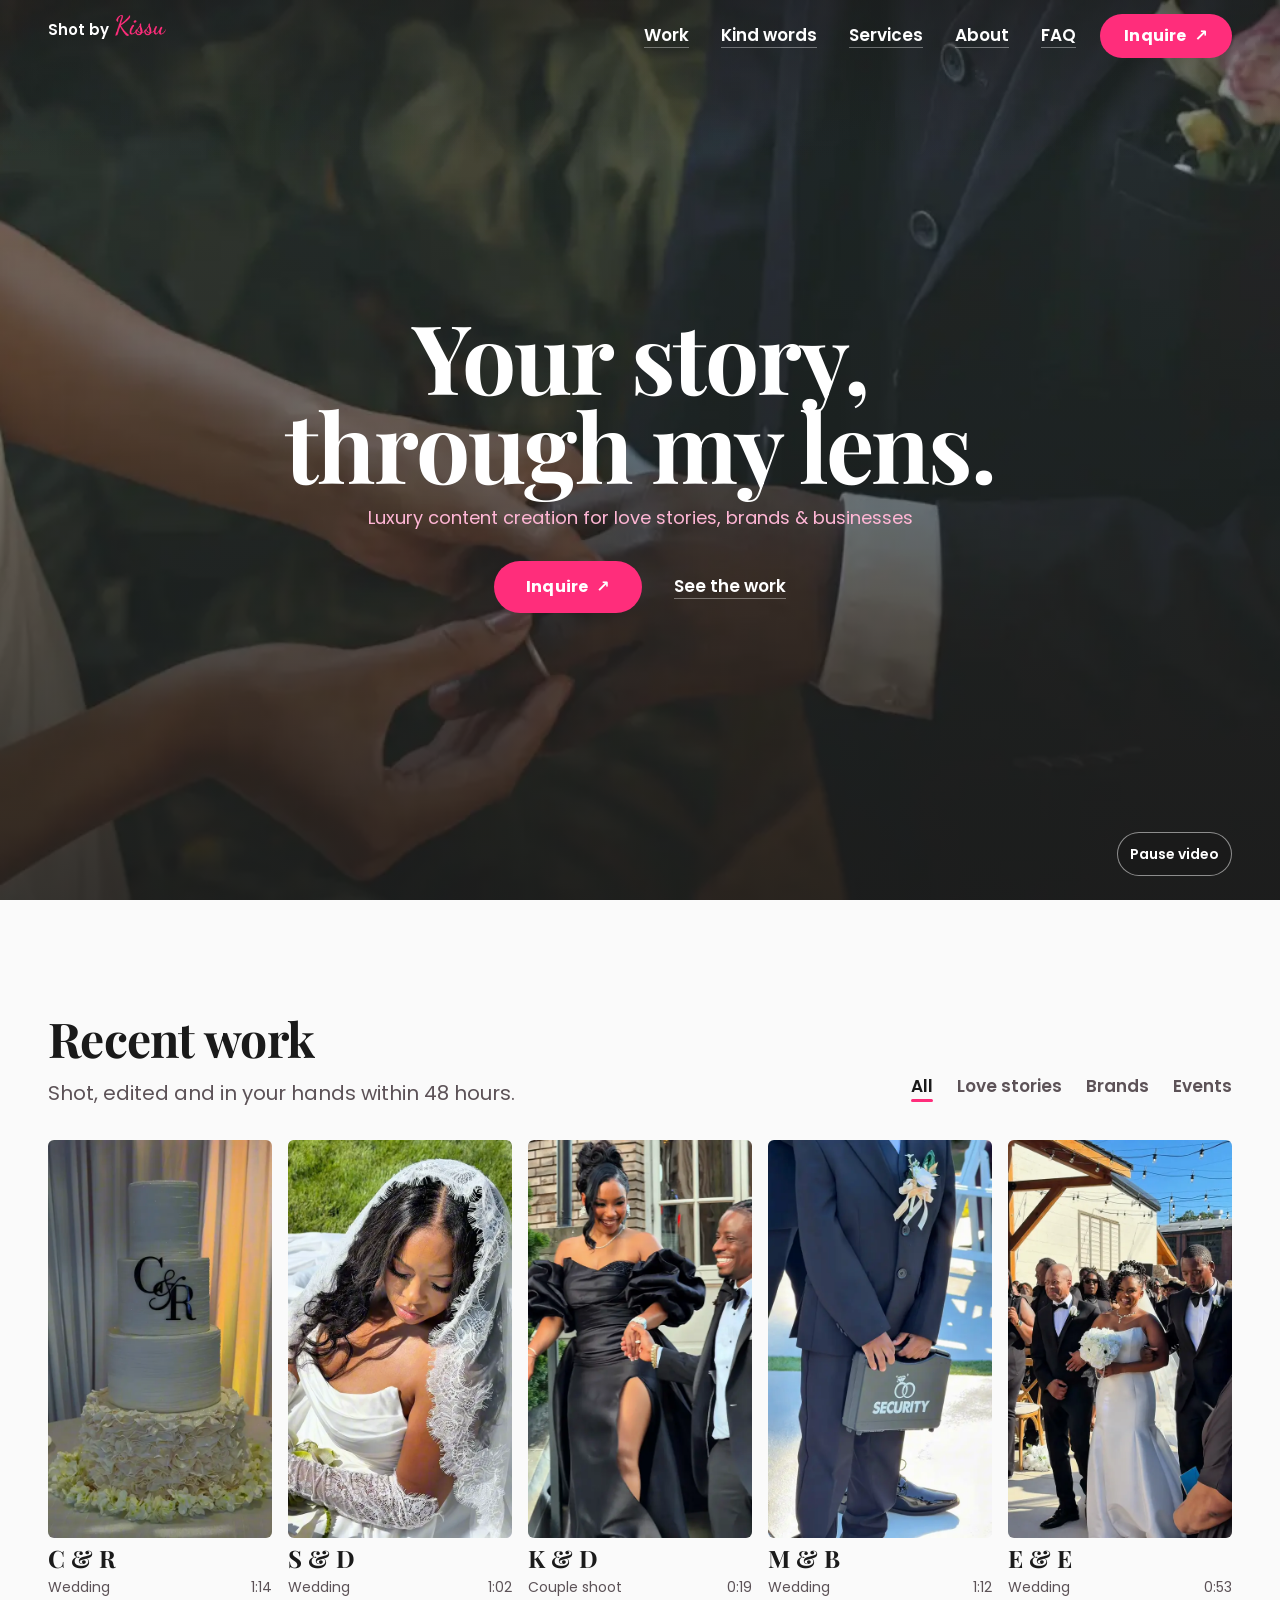
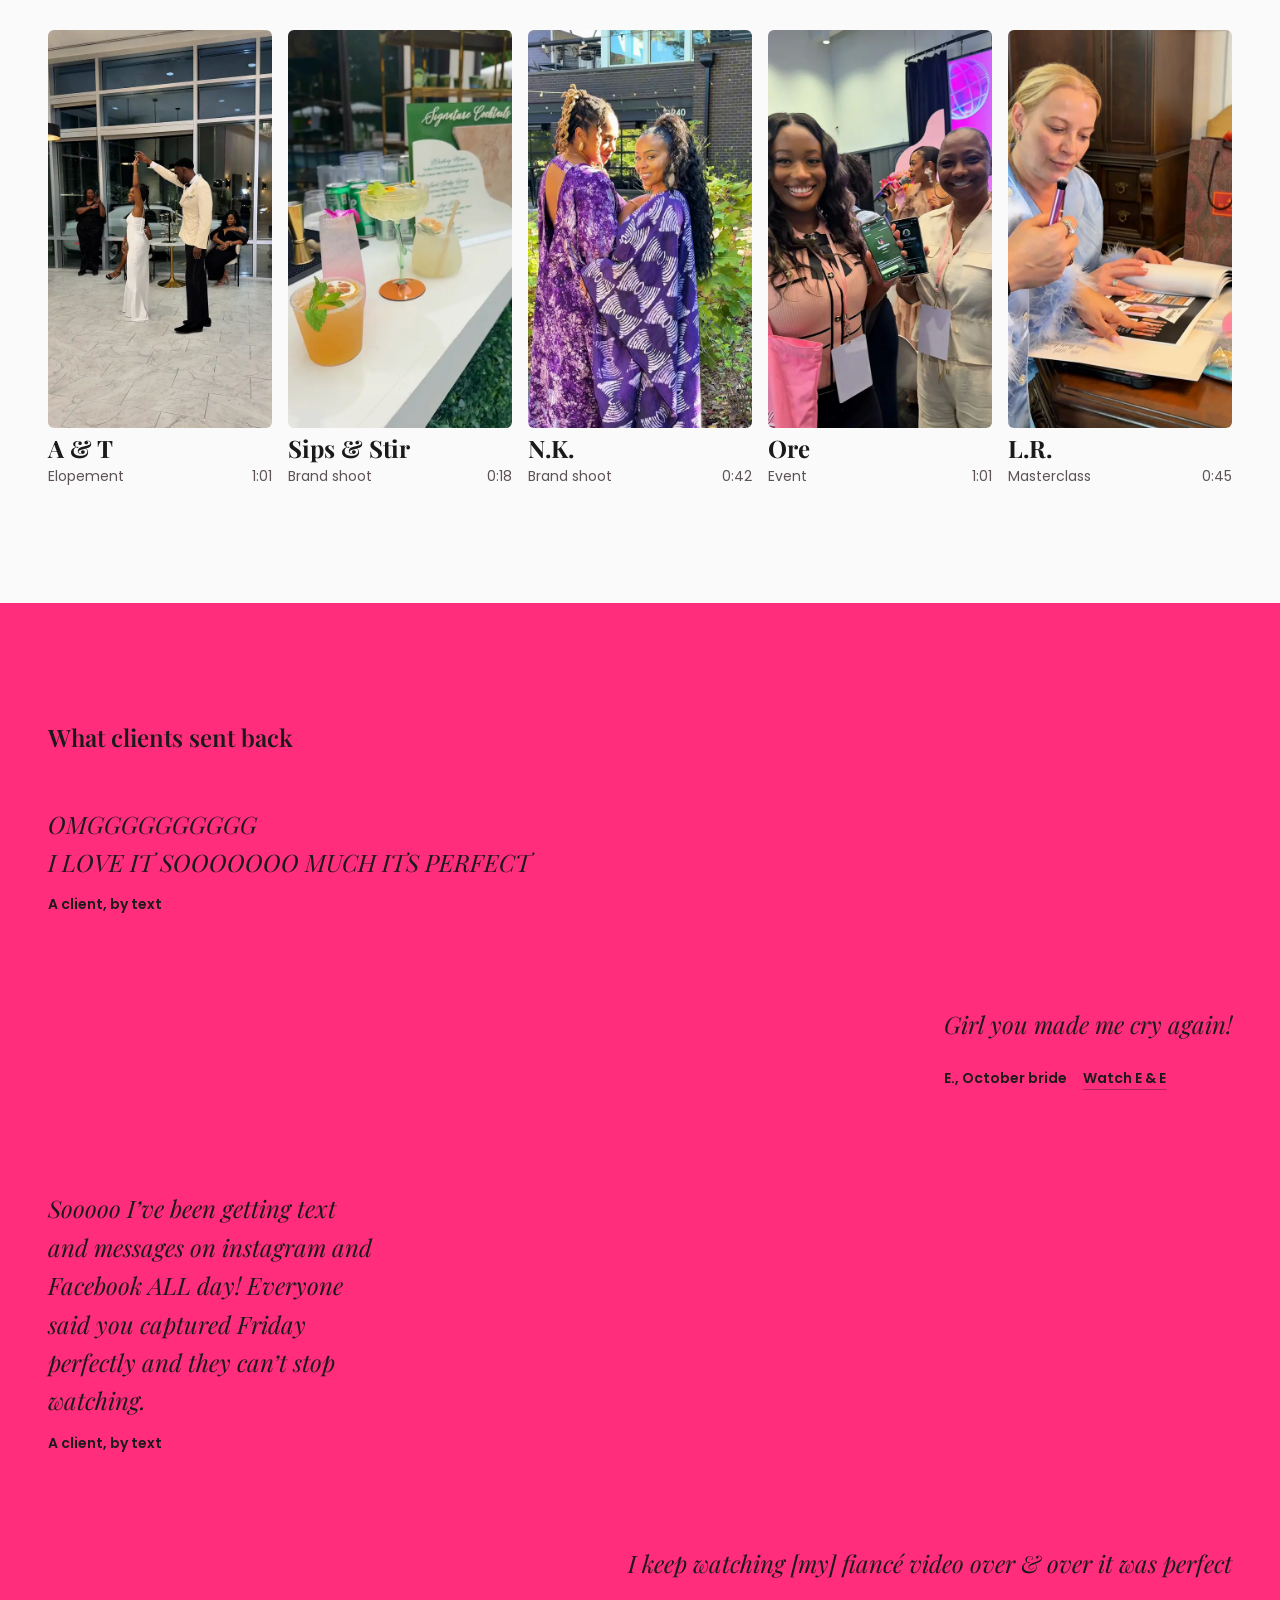
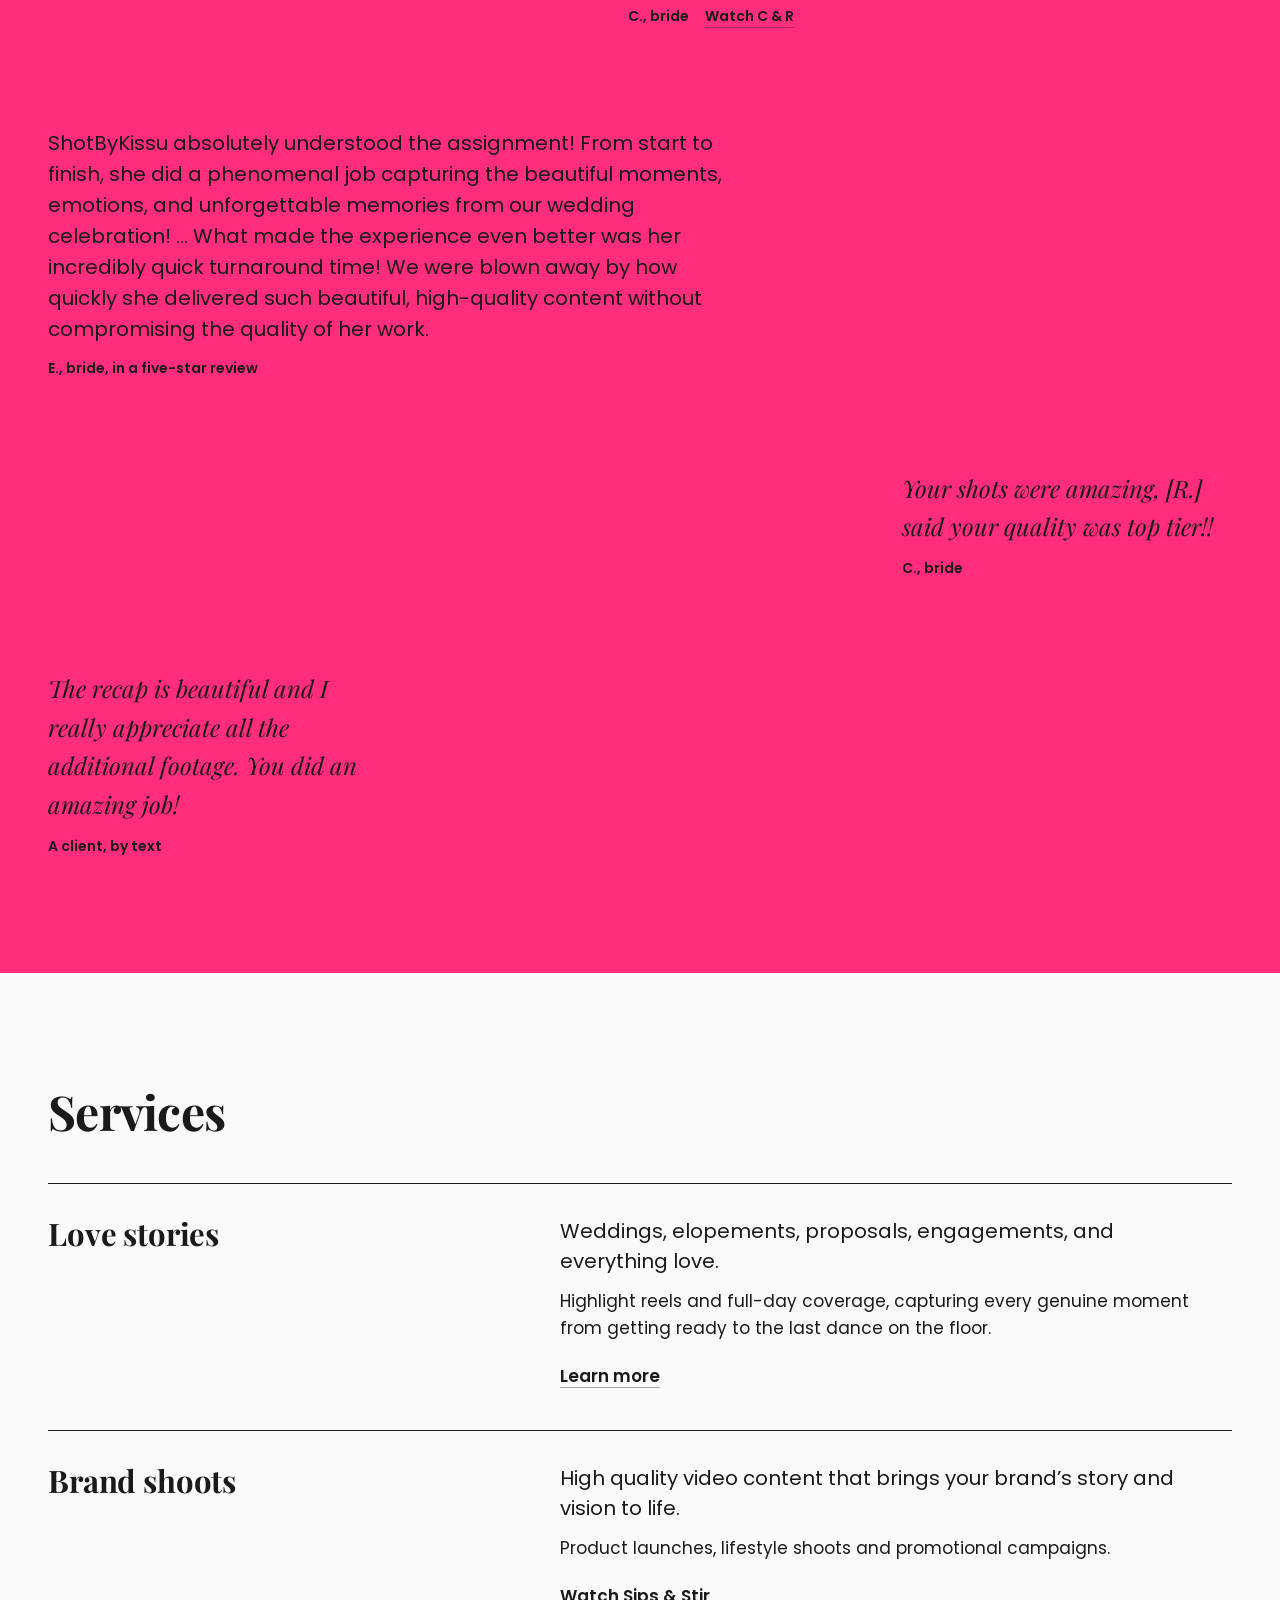
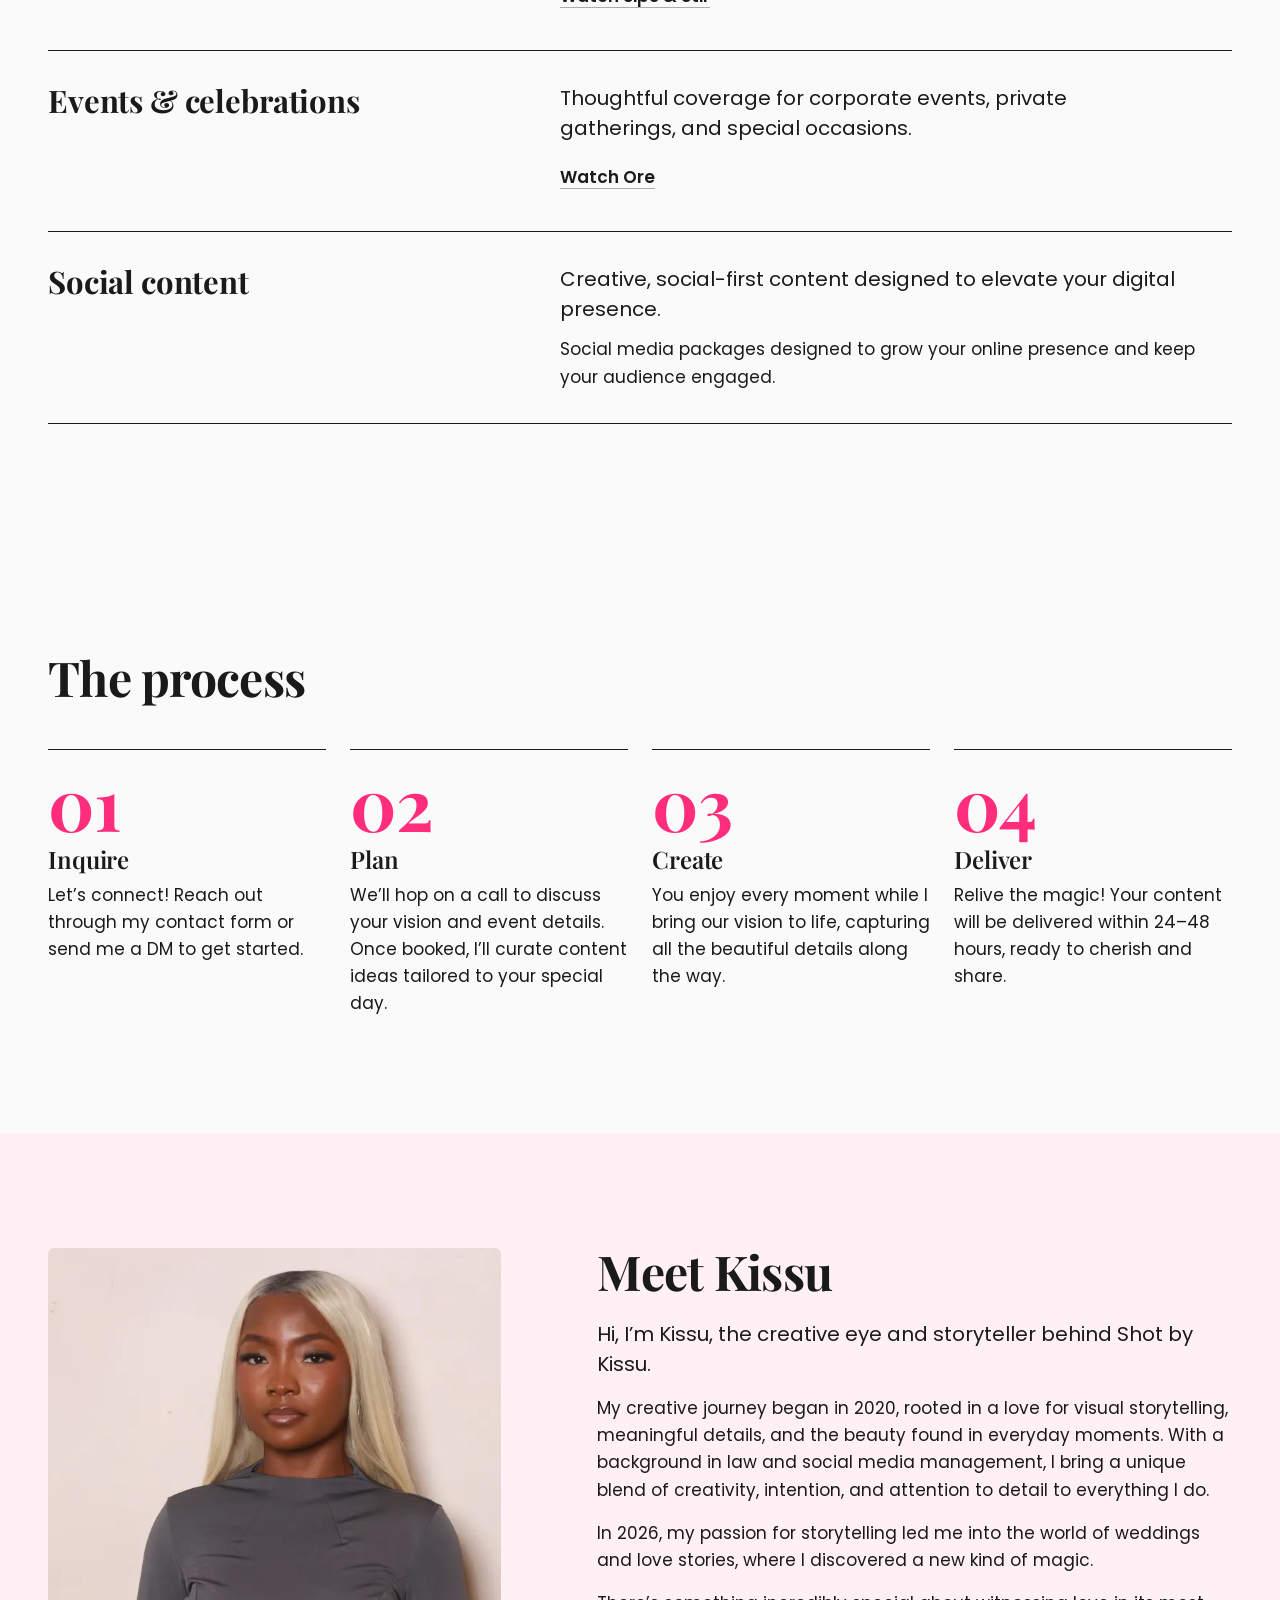
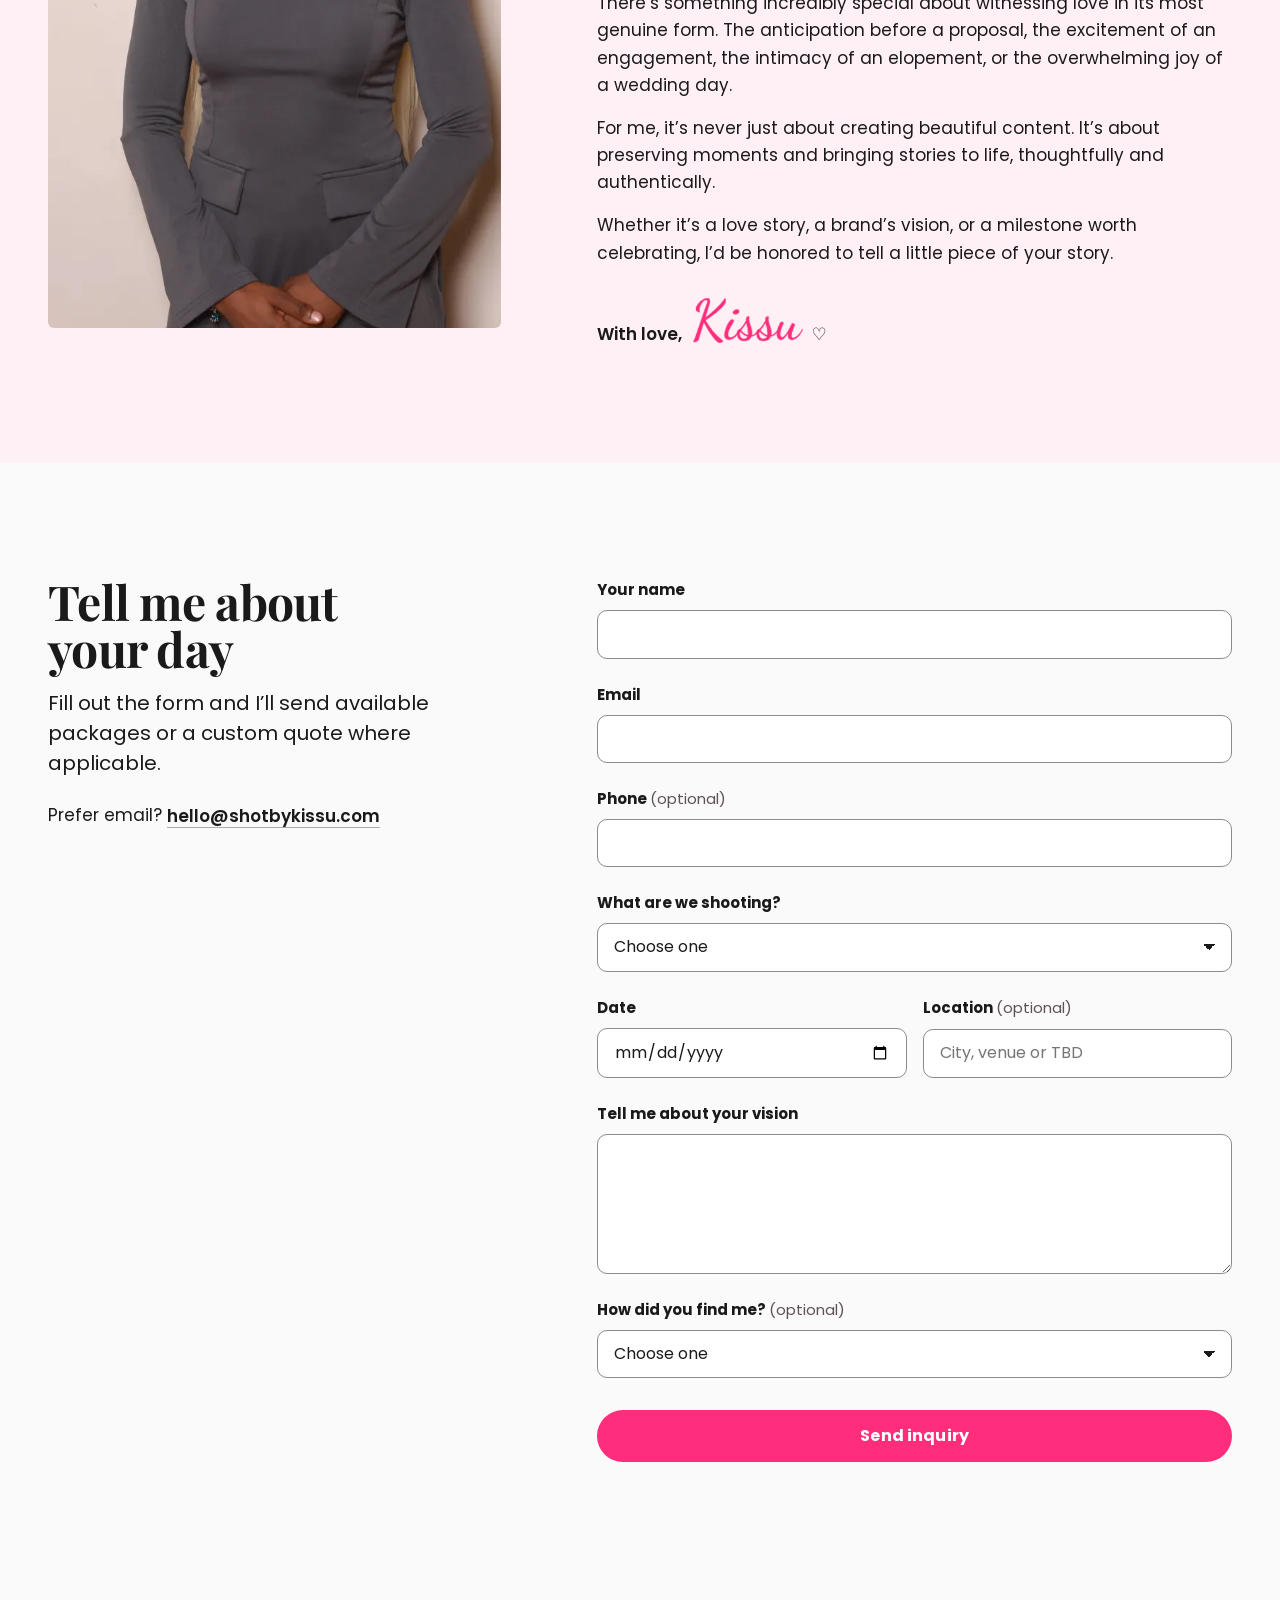
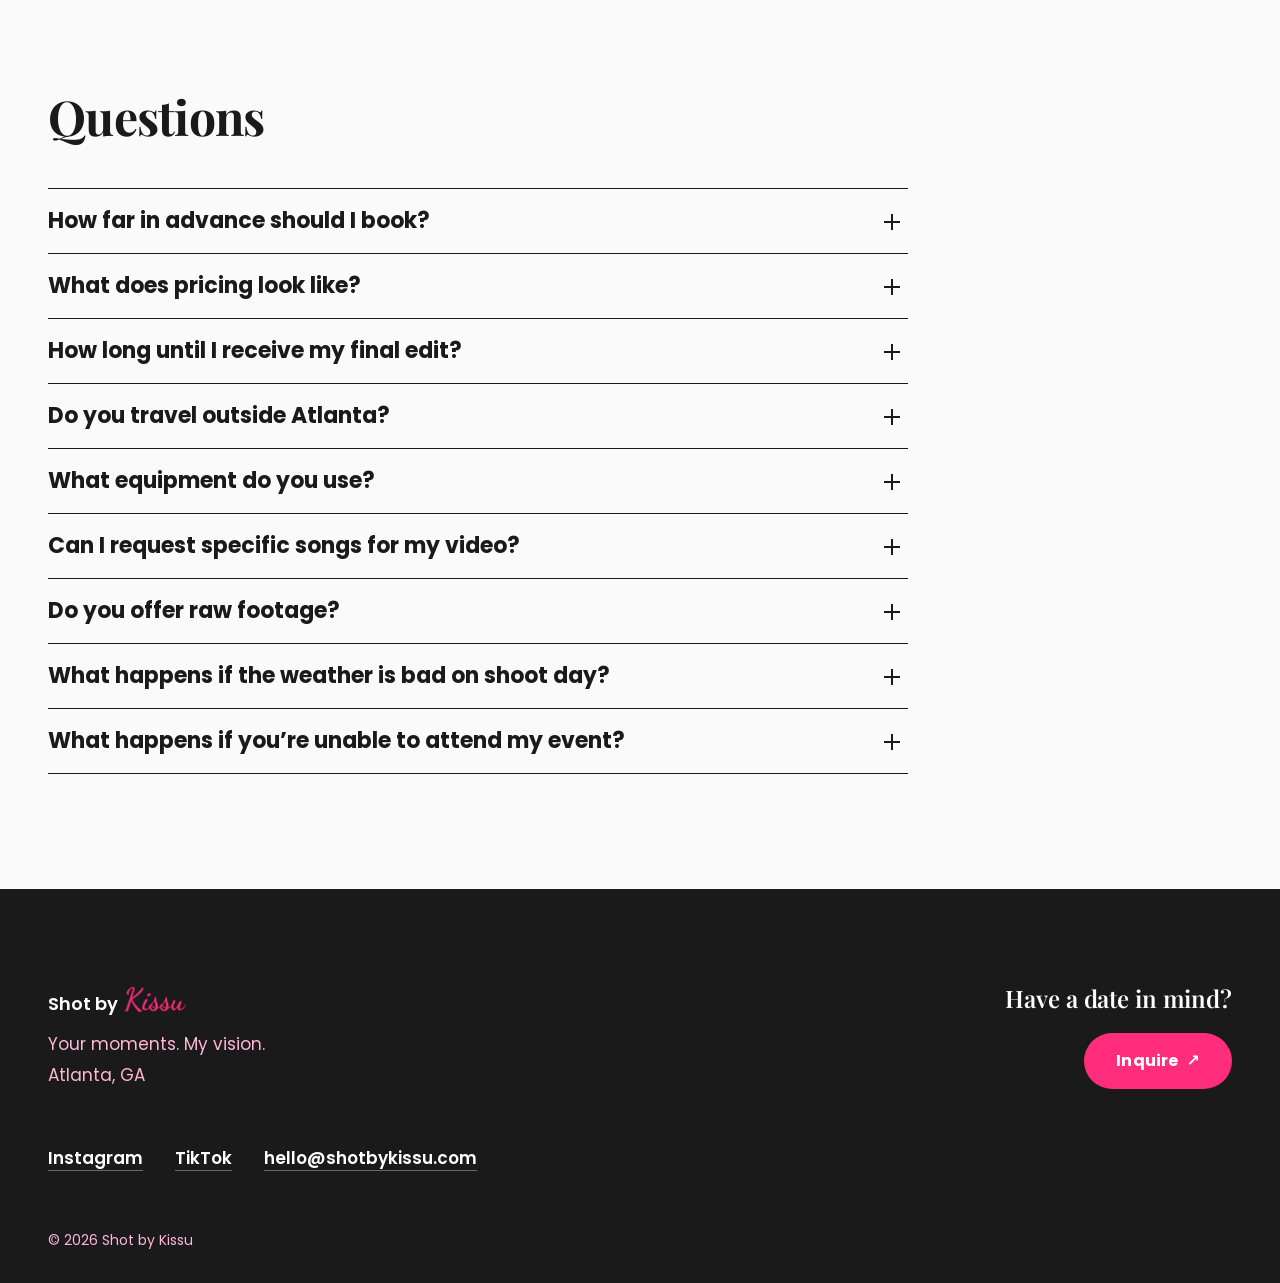
==== commit e4bc696a: "Refine typography sizes, center hero layout, and add logo variants Co-Authored-By: Claude Opus 4.6 <" ====
--- a/index.html
+++ b/index.html
@@ -92,7 +92,6 @@
         </video>
       </div>
       <div class="hero__content">
-        <p class="hero__brand">Shot by <img class="logo-mark logo-mark--hero" src="assets/web/img/logo.png" width="173" height="70" alt="Kissu" /></p>
         <h1 class="hero__title" id="hero-title">
           <span class="hero__line" style="--i: 0">Your story,</span>
           <span class="hero__line" style="--i: 1">through my lens.</span>
--- a/css/site.css
+++ b/css/site.css
@@ -27,9 +27,9 @@
   --text-small: 0.875rem;
   --text-body: 1.0625rem;
   --text-lead: clamp(1.125rem, 1.05rem + 0.4vw, 1.25rem);
-  --text-m: clamp(1.375rem, 1.2rem + 0.8vw, 1.75rem);
-  --text-l: clamp(2.25rem, 1.6rem + 3vw, 4rem);
-  --text-xl: clamp(3rem, 1.6rem + 6.4vw, 7.5rem);
+  --text-m: clamp(1.5rem, 1.3rem + 0.5vw, 1.5rem);
+  --text-l: clamp(2.25rem, 1.8rem + 2vw, 3rem);
+  --text-xl: clamp(3rem, 1.8rem + 5.5vw, 6rem);
 
   /* Space (8-based) */
   --s-1: 4px;  --s-2: 8px;  --s-3: 12px; --s-4: 16px; --s-5: 24px;
@@ -304,7 +304,7 @@
   display: block;
   padding: var(--s-1) 0;
   font-family: var(--font-display);
-  font-size: clamp(2.25rem, 1.5rem + 4vw, 3rem);
+  font-size: 1.875rem;
   font-weight: 700;
   line-height: 1.1;
   text-decoration: none;
@@ -323,10 +323,11 @@
 .hero {
   position: relative;
   display: flex;
-  align-items: flex-end;
+  align-items: center;
+  justify-content: center;
   min-height: 100svh;
   min-height: max(100svh, 560px);
-  padding: calc(var(--header-h) + var(--s-6)) max(var(--gutter), (100% - var(--max)) / 2) var(--s-7);
+  padding: var(--header-h) max(var(--gutter), (100% - var(--max)) / 2) var(--s-7);
   background: var(--ink);
   color: var(--white);
   isolation: isolate;
@@ -343,7 +344,7 @@
     linear-gradient(to bottom, rgba(26, 26, 26, 0.6) 0, rgba(26, 26, 26, 0) calc(var(--header-h) * 2.2)),
     linear-gradient(to top, var(--scrim) 0%, rgba(26, 26, 26, 0.55) 45%, rgba(26, 26, 26, 0.2) 100%);
 }
-.hero__content { display: grid; gap: var(--s-4); max-width: 40rem; }
+.hero__content { display: grid; gap: var(--s-4); max-width: 56rem; text-align: center; justify-items: center; }
 .hero__brand { font-size: 1.125rem; font-weight: 600; }
 .logo-mark--hero { --w: 4.4em; }
 .hero__title {
@@ -354,8 +355,8 @@
   letter-spacing: -0.02em;
 }
 .hero__line { display: block; }
-.hero__sub { font-family: var(--font-script); font-size: var(--text-lead); line-height: 1.45; color: var(--pink-soft); max-width: 34ch; }
-.hero__actions { display: flex; flex-wrap: wrap; align-items: center; gap: var(--s-4) var(--s-6); margin-top: var(--s-3); }
+.hero__sub { font-family: var(--font-body); font-size: clamp(0.9375rem, 0.85rem + 0.4vw, 1.125rem); line-height: 1.6; color: var(--pink-soft); }
+.hero__actions { display: flex; flex-wrap: wrap; align-items: center; justify-content: center; gap: var(--s-4) var(--s-6); margin-top: var(--s-3); }
 
 .hero__pause {
   position: absolute;
@@ -564,26 +565,28 @@
 /* Set as loud as it was typed: size follows the volume of the message */
 .reaction--xl .reaction__quote {
   font-family: var(--font-display);
-  font-size: clamp(2.75rem, 0.6rem + 9.4vw, 9rem);
-  font-weight: 700;
-  line-height: 0.86;
-  letter-spacing: -0.02em;
+  font-size: clamp(1.25rem, 1rem + 1vw, 1.5rem);
+  font-weight: 400;
+  font-style: italic;
+  line-height: 1.6;
 }
 .reaction__burst { display: block; }
 /* font-size sits on the item so the em-based measure follows the quote size */
-.reaction--l { max-width: min(100%, 12em); font-size: clamp(2.25rem, 1rem + 5vw, 5.5rem); }
+.reaction--l { max-width: 62ch; font-size: inherit; }
 .reaction--l .reaction__quote {
   font-family: var(--font-display);
-  font-weight: 700;
-  line-height: 0.95;
-  letter-spacing: -0.015em;
+  font-size: clamp(1.25rem, 1rem + 1vw, 1.5rem);
+  font-weight: 400;
+  font-style: italic;
+  line-height: 1.6;
 }
 .reaction--m { max-width: 30ch; }
 .reaction--m .reaction__quote {
   font-family: var(--font-display);
-  font-size: clamp(1.375rem, 1rem + 1.6vw, 2.25rem);
-  font-weight: 600;
-  line-height: 1.18;
+  font-size: clamp(1.25rem, 1rem + 1vw, 1.5rem);
+  font-weight: 400;
+  font-style: italic;
+  line-height: 1.6;
 }
 .reaction--long { max-width: 62ch; }
 .reaction--long .reaction__quote { font-size: var(--text-lead); line-height: 1.55; }
@@ -596,7 +599,7 @@
   padding-block: var(--s-6);
   border-top: 1px solid var(--ink);
 }
-.service__name { font-family: var(--font-display); font-size: clamp(1.75rem, 1.2rem + 2.2vw, 3rem); font-weight: 700; line-height: 1; }
+.service__name { font-family: var(--font-display); font-size: clamp(1.5rem, 1.3rem + 0.8vw, 2rem); font-weight: 700; line-height: 1.15; }
 .service__body { display: grid; gap: var(--s-3); justify-items: start; max-width: 60ch; }
 @media (min-width: 768px) {
   .service { grid-template-columns: 5fr 7fr; gap: var(--s-6); }
@@ -639,7 +642,7 @@
 .step::before {
   content: counter(step, decimal-leading-zero);
   font-family: var(--font-display);
-  font-size: 3rem;
+  font-size: 4.5rem;
   font-weight: 700;
   line-height: 1;
   color: var(--pink-hot);
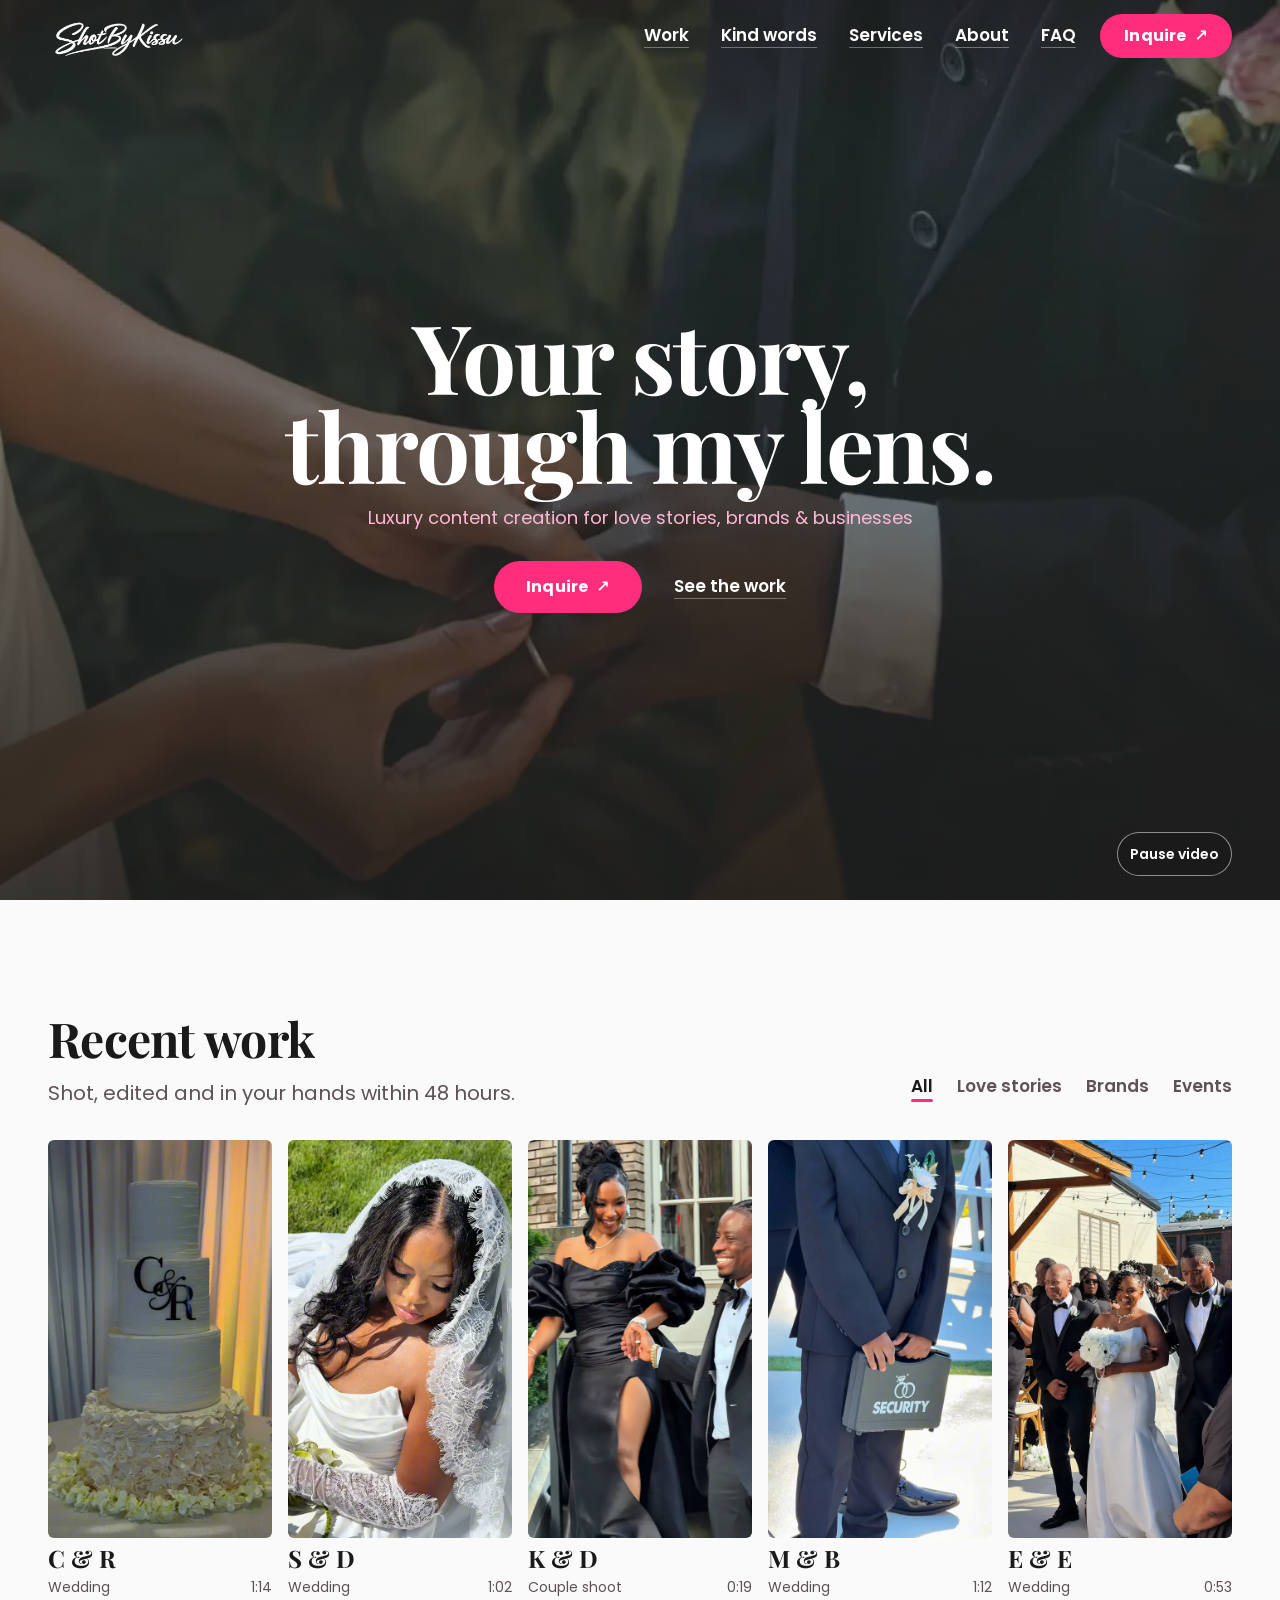
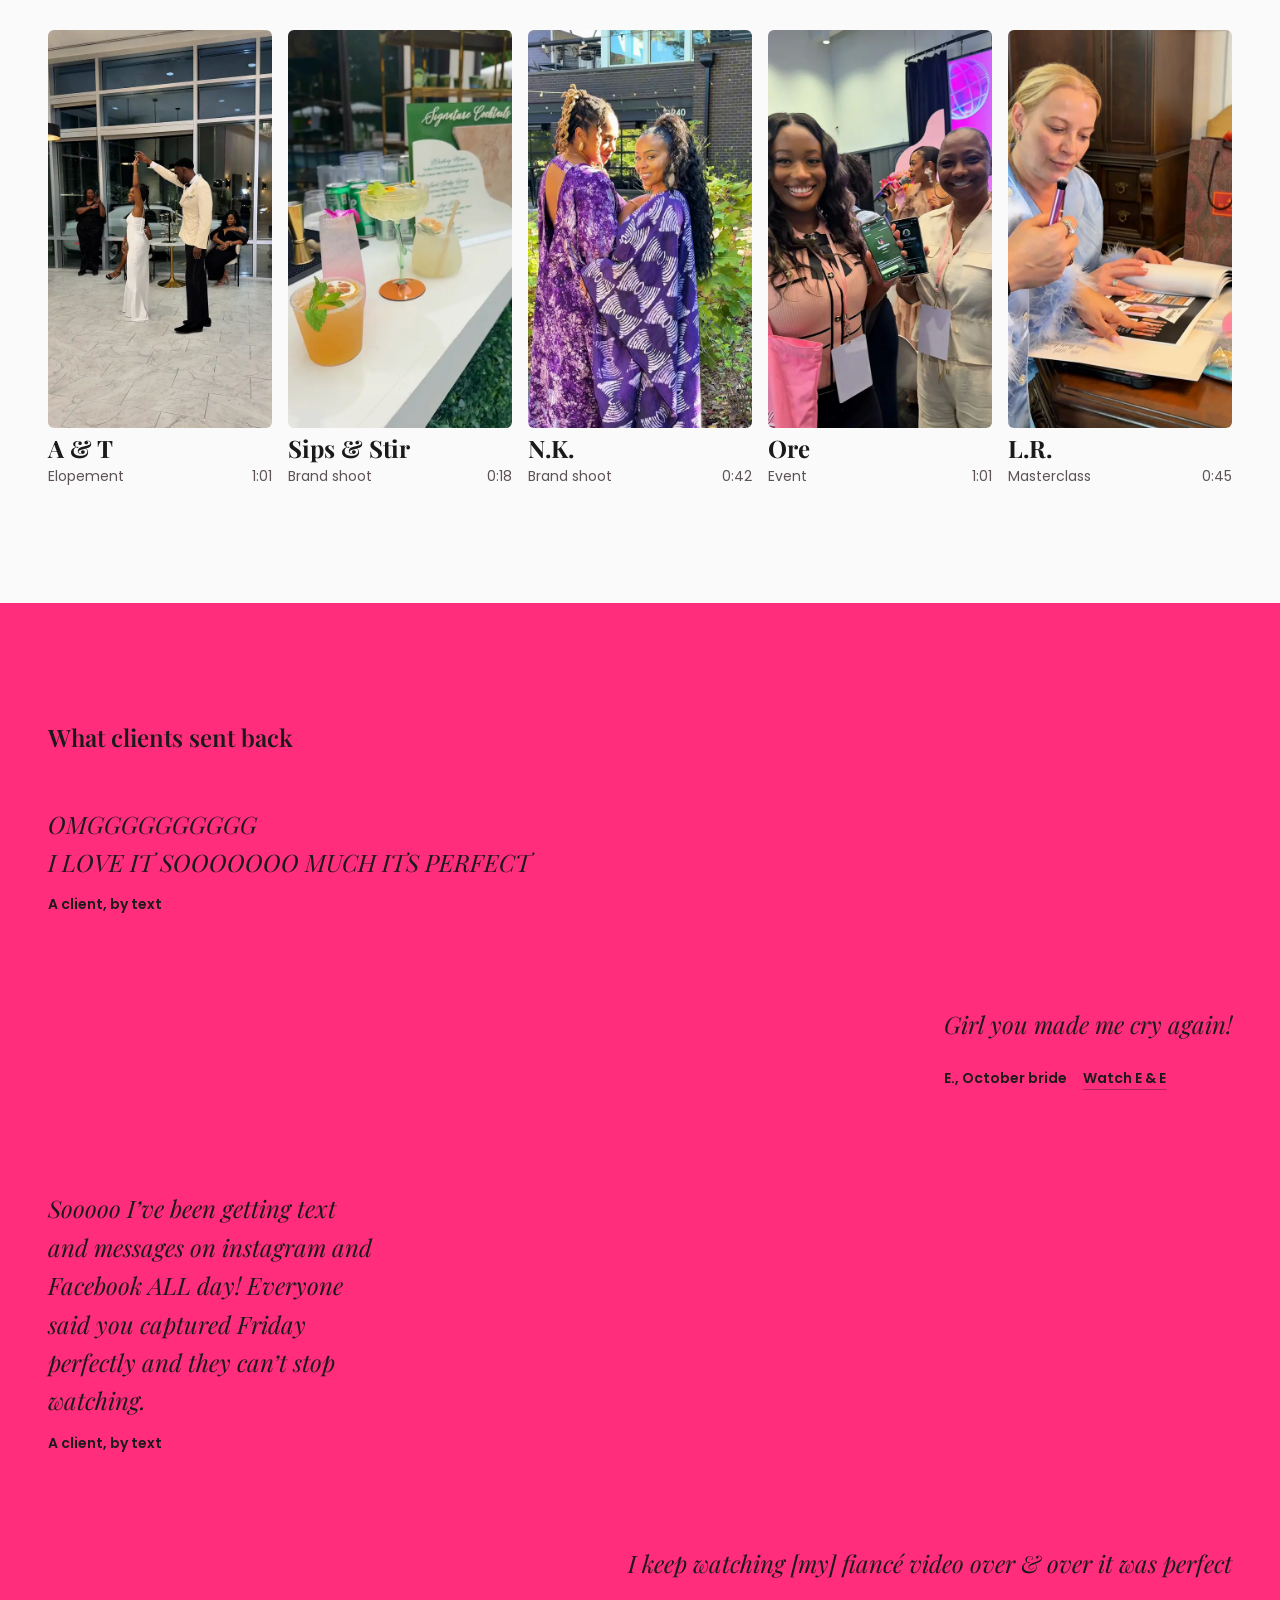
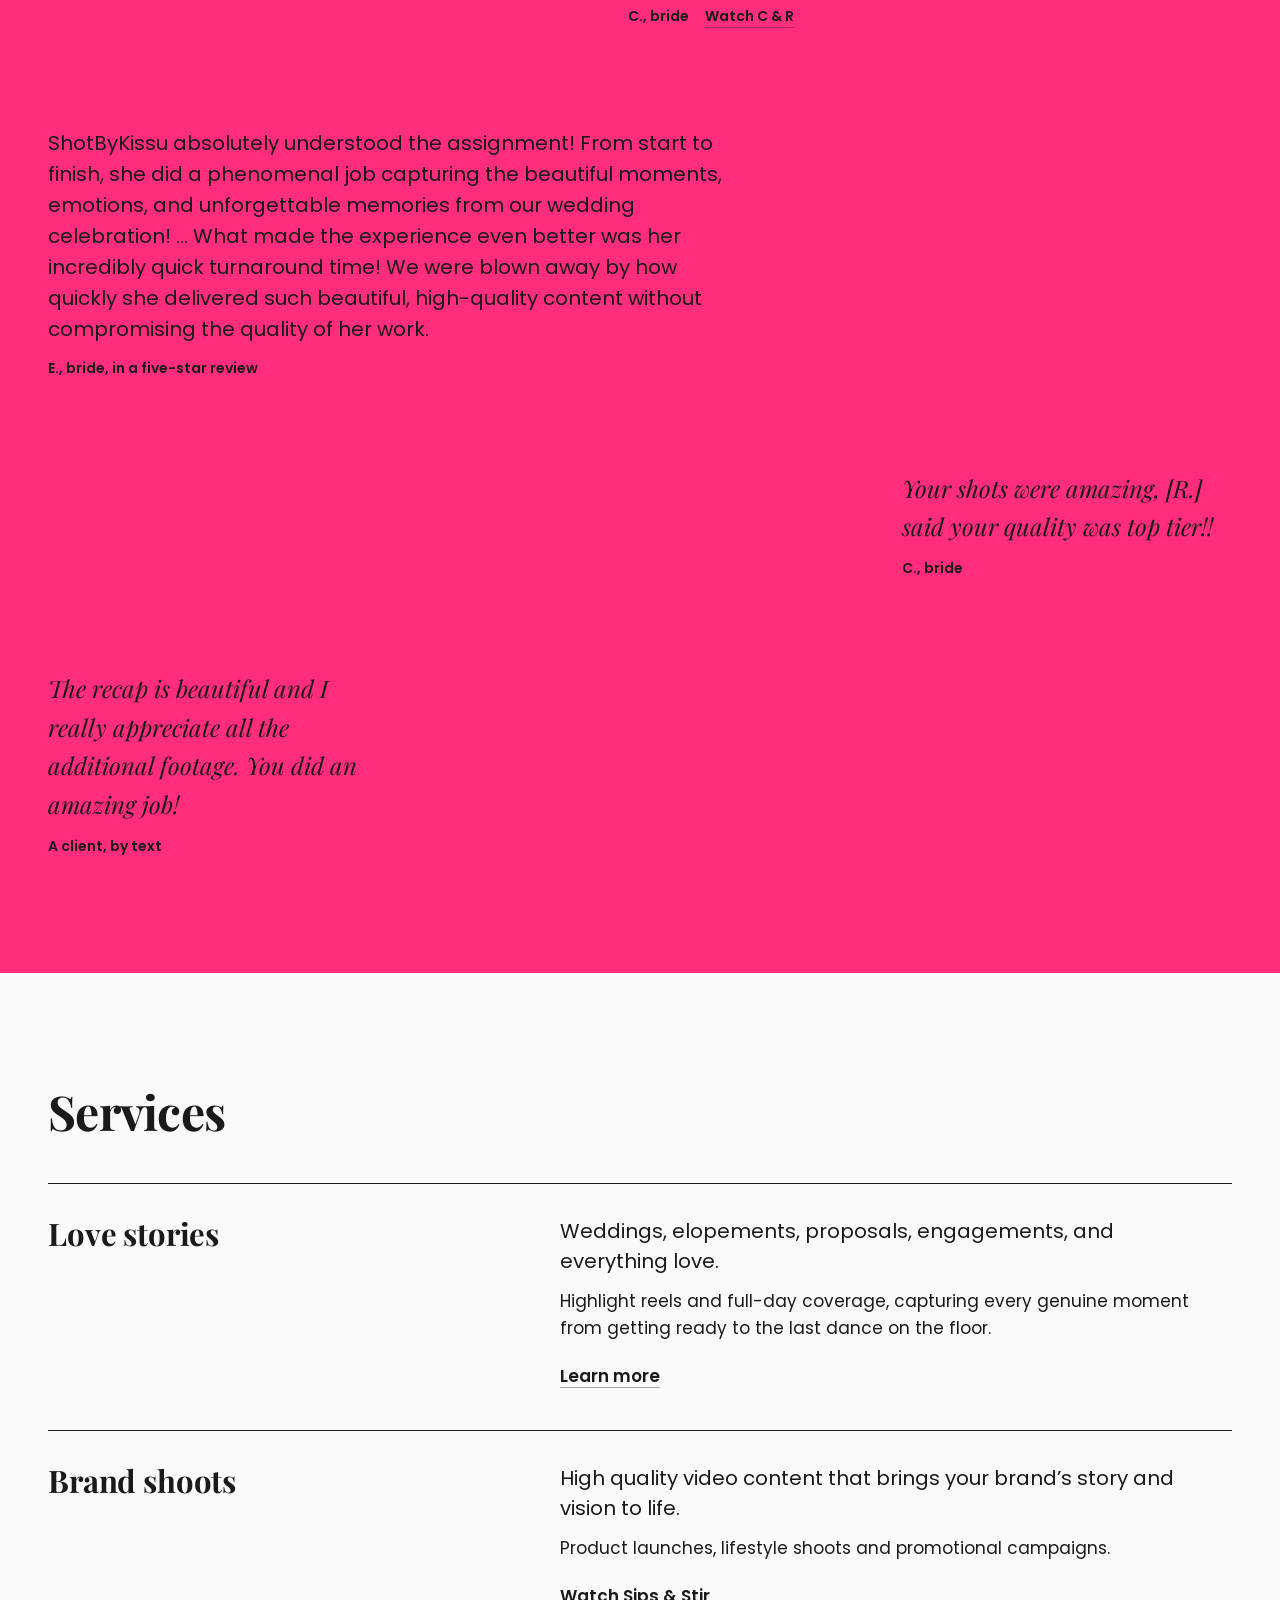
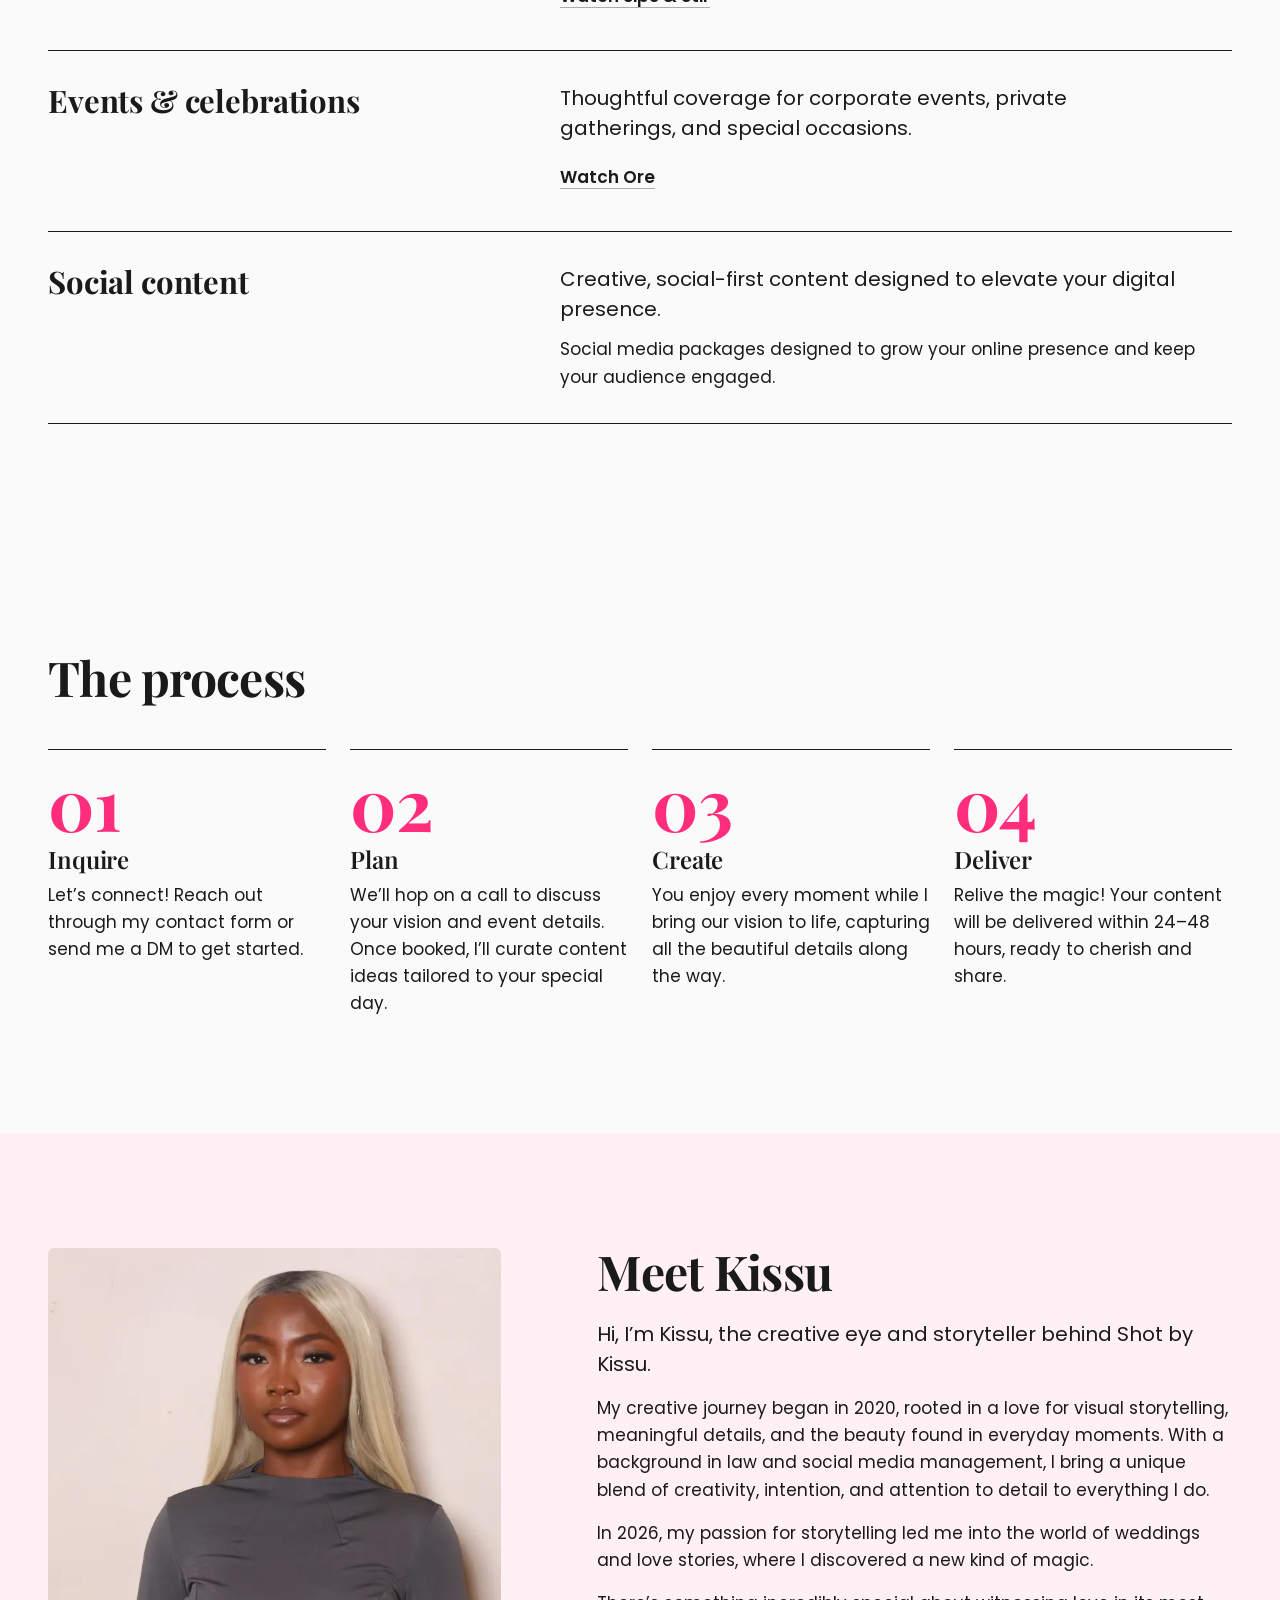
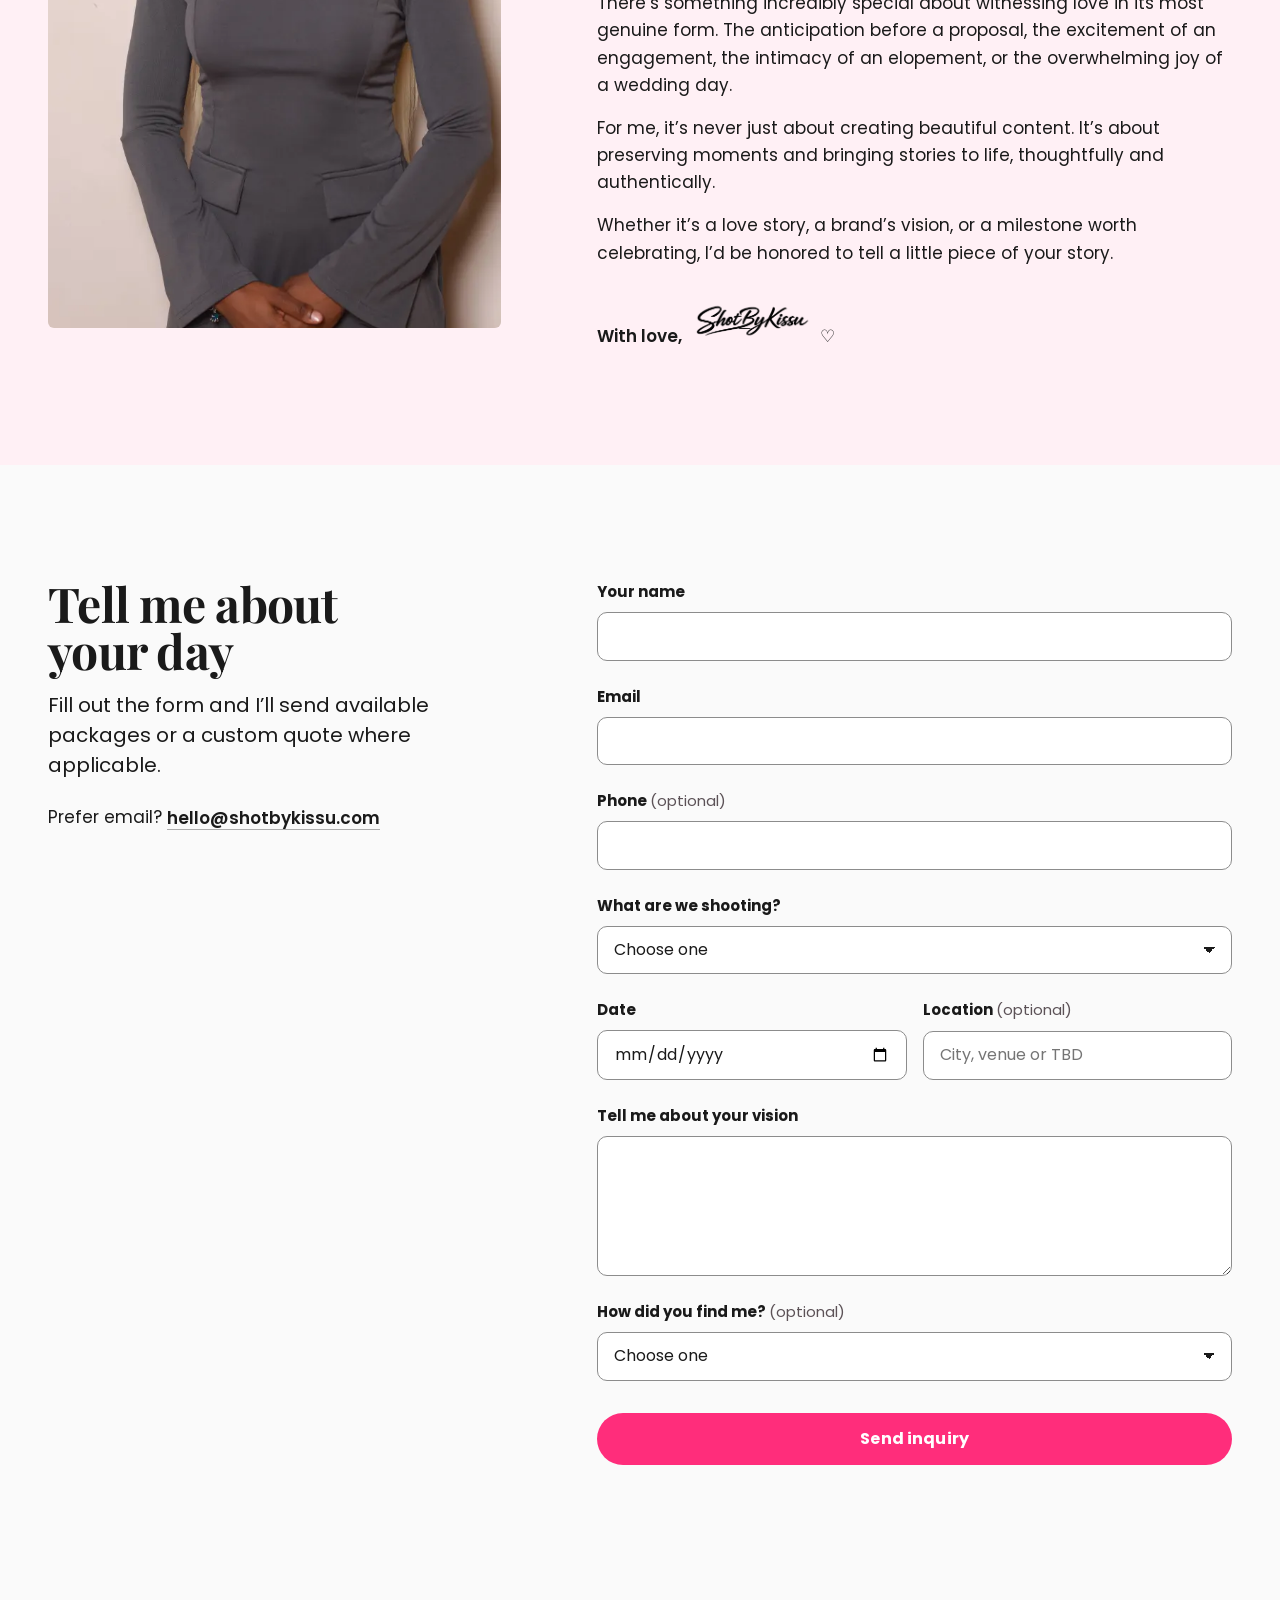
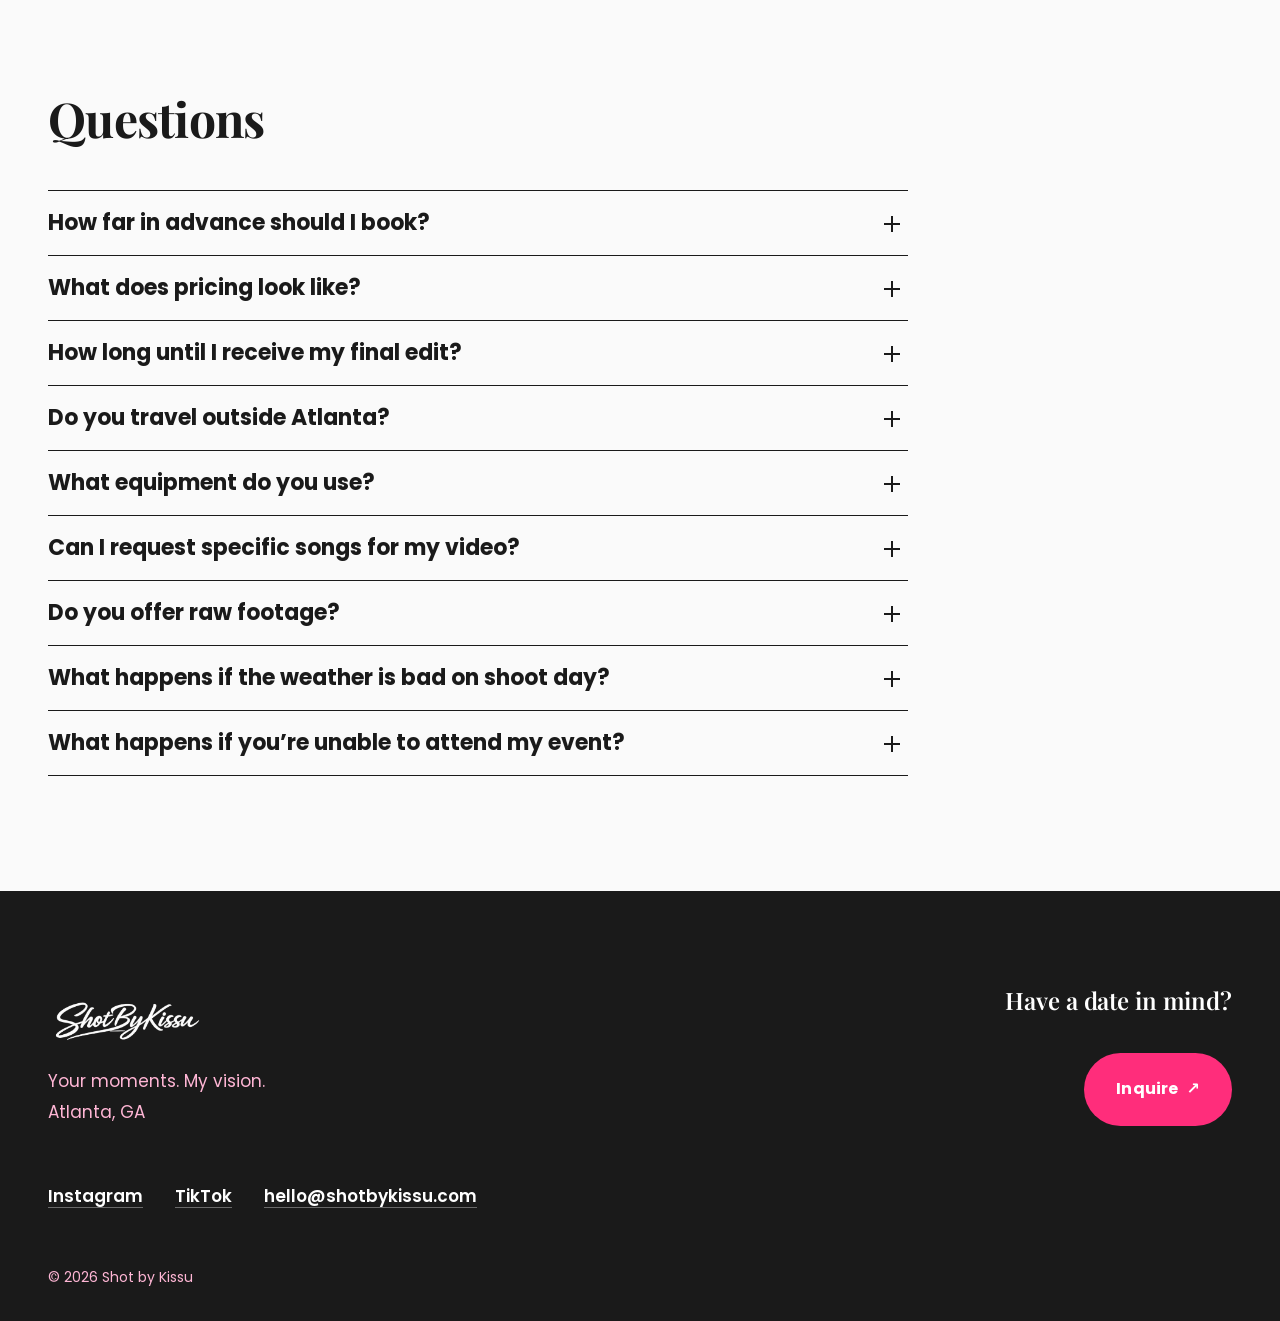
==== commit 96d6288c: "Replace text+script logo with ShotByKissu wordmark across the site Swaps black logo on light backgro" ====
--- a/index.html
+++ b/index.html
@@ -49,8 +49,8 @@
   <!-- Header -->
   <header class="site-header" data-over-hero="false">
     <a class="site-header__logo" href="#top" aria-label="Shot by Kissu, back to top">
-      <span class="site-header__shot">Shot by</span>
-      <img class="logo-mark" src="assets/web/img/logo.png" width="173" height="70" alt="" />
+      <img class="logo-mark logo-mark--header" src="assets/img/logoBlack.png" width="173" height="70" alt="Shot by Kissu" />
+      <img class="logo-mark logo-mark--header logo-mark--white" src="assets/img/logoWhite.png" width="173" height="70" alt="" />
     </a>
     <nav class="site-nav" aria-label="Main">
       <ul class="site-nav__list">
@@ -328,7 +328,7 @@
         <p>There’s something incredibly special about witnessing love in its most genuine form. The anticipation before a proposal, the excitement of an engagement, the intimacy of an elopement, or the overwhelming joy of a wedding day.</p>
         <p>For me, it’s never just about creating beautiful content. It’s about preserving moments and bringing stories to life, thoughtfully and authentically.</p>
         <p>Whether it’s a love story, a brand’s vision, or a milestone worth celebrating, I’d be honored to tell a little piece of your story.</p>
-        <p class="about__sign">With love, <img class="logo-mark logo-mark--sign" src="assets/web/img/logo.png" width="173" height="70" alt="Kissu" /> <span aria-hidden="true">♡</span></p>
+        <p class="about__sign">With love, <img class="logo-mark logo-mark--sign" src="assets/img/logoBlack.png" width="173" height="70" alt="Kissu" /> <span aria-hidden="true">♡</span></p>
       </div>
     </section>
 
@@ -449,7 +449,7 @@
   <!-- Footer -->
   <footer class="site-footer">
     <div class="site-footer__brand">
-      <p class="site-footer__logo">Shot by <img class="logo-mark" src="assets/web/img/logo.png" width="173" height="70" alt="Kissu" /></p>
+      <p class="site-footer__logo"><img class="logo-mark logo-mark--footer" src="assets/img/logoWhite.png" width="173" height="70" alt="Shot by Kissu" /></p>
       <p>Your moments. My vision.</p>
       <p>Atlanta, GA</p>
     </div>
--- a/css/site.css
+++ b/css/site.css
@@ -232,16 +232,16 @@
 }
 .site-header__logo {
   display: inline-flex;
-  align-items: baseline;
-  gap: var(--s-1);
+  align-items: center;
   min-height: 44px;
   margin-right: auto;
-  font-size: 0.9375rem;
-  font-weight: 600;
   text-decoration: none;
   transition: opacity var(--dur-small) var(--ease-out);
 }
-.site-header__shot { }
+.logo-mark--header { --w: 8em; }
+.logo-mark--white { display: none; }
+.site-header[data-over-hero="true"] .logo-mark--header:not(.logo-mark--white) { display: none; }
+.site-header[data-over-hero="true"] .logo-mark--white { display: inline-block; }
 
 .site-nav { display: none; }
 .site-nav__list { display: flex; gap: var(--s-6); }
@@ -345,8 +345,6 @@
     linear-gradient(to top, var(--scrim) 0%, rgba(26, 26, 26, 0.55) 45%, rgba(26, 26, 26, 0.2) 100%);
 }
 .hero__content { display: grid; gap: var(--s-4); max-width: 56rem; text-align: center; justify-items: center; }
-.hero__brand { font-size: 1.125rem; font-weight: 600; }
-.logo-mark--hero { --w: 4.4em; }
 .hero__title {
   font-family: var(--font-display);
   font-size: var(--text-xl);
@@ -676,7 +674,8 @@
   margin-top: var(--s-3);
   font-weight: 600;
 }
-.logo-mark--sign { --w: 6.5em; }
+.logo-mark--sign { --w: 7em; }
+.logo-mark--footer { --w: 9em; }
 @media (min-width: 960px) {
   .about { grid-template-columns: 5fr 7fr; column-gap: var(--s-9); }
   .about__media { position: sticky; top: calc(var(--header-h) + var(--s-5)); }
@@ -785,7 +784,7 @@
   color: var(--white);
 }
 .site-footer__brand { display: grid; gap: var(--s-1); color: var(--pink-soft); }
-.site-footer__logo { color: var(--white); font-weight: 600; font-size: 1.125rem; margin-bottom: var(--s-2); }
+.site-footer__logo { margin-bottom: var(--s-2); }
 .site-footer__cta { display: grid; gap: var(--s-4); justify-items: start; }
 .site-footer__links { display: flex; flex-wrap: wrap; align-items: center; gap: var(--s-2) var(--s-6); }
 .site-footer .copy-email__status { color: var(--pink-soft); }
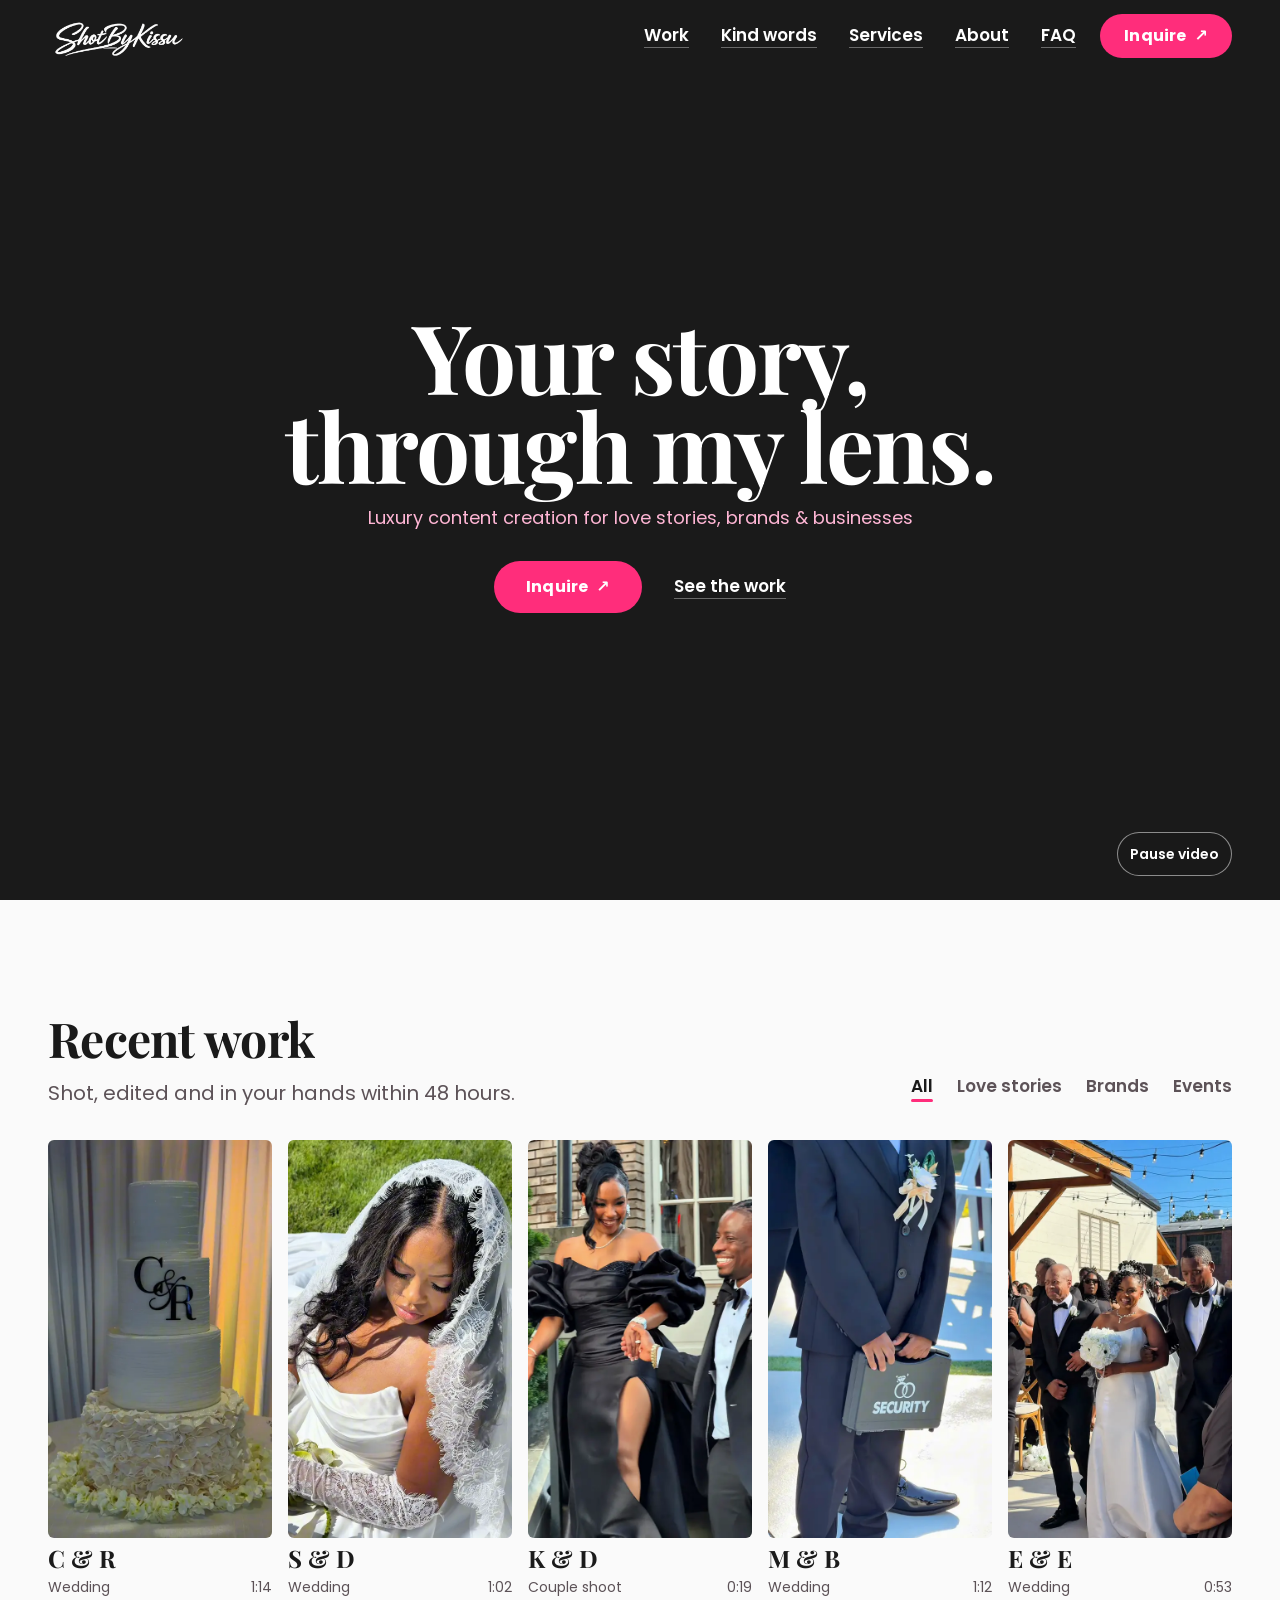
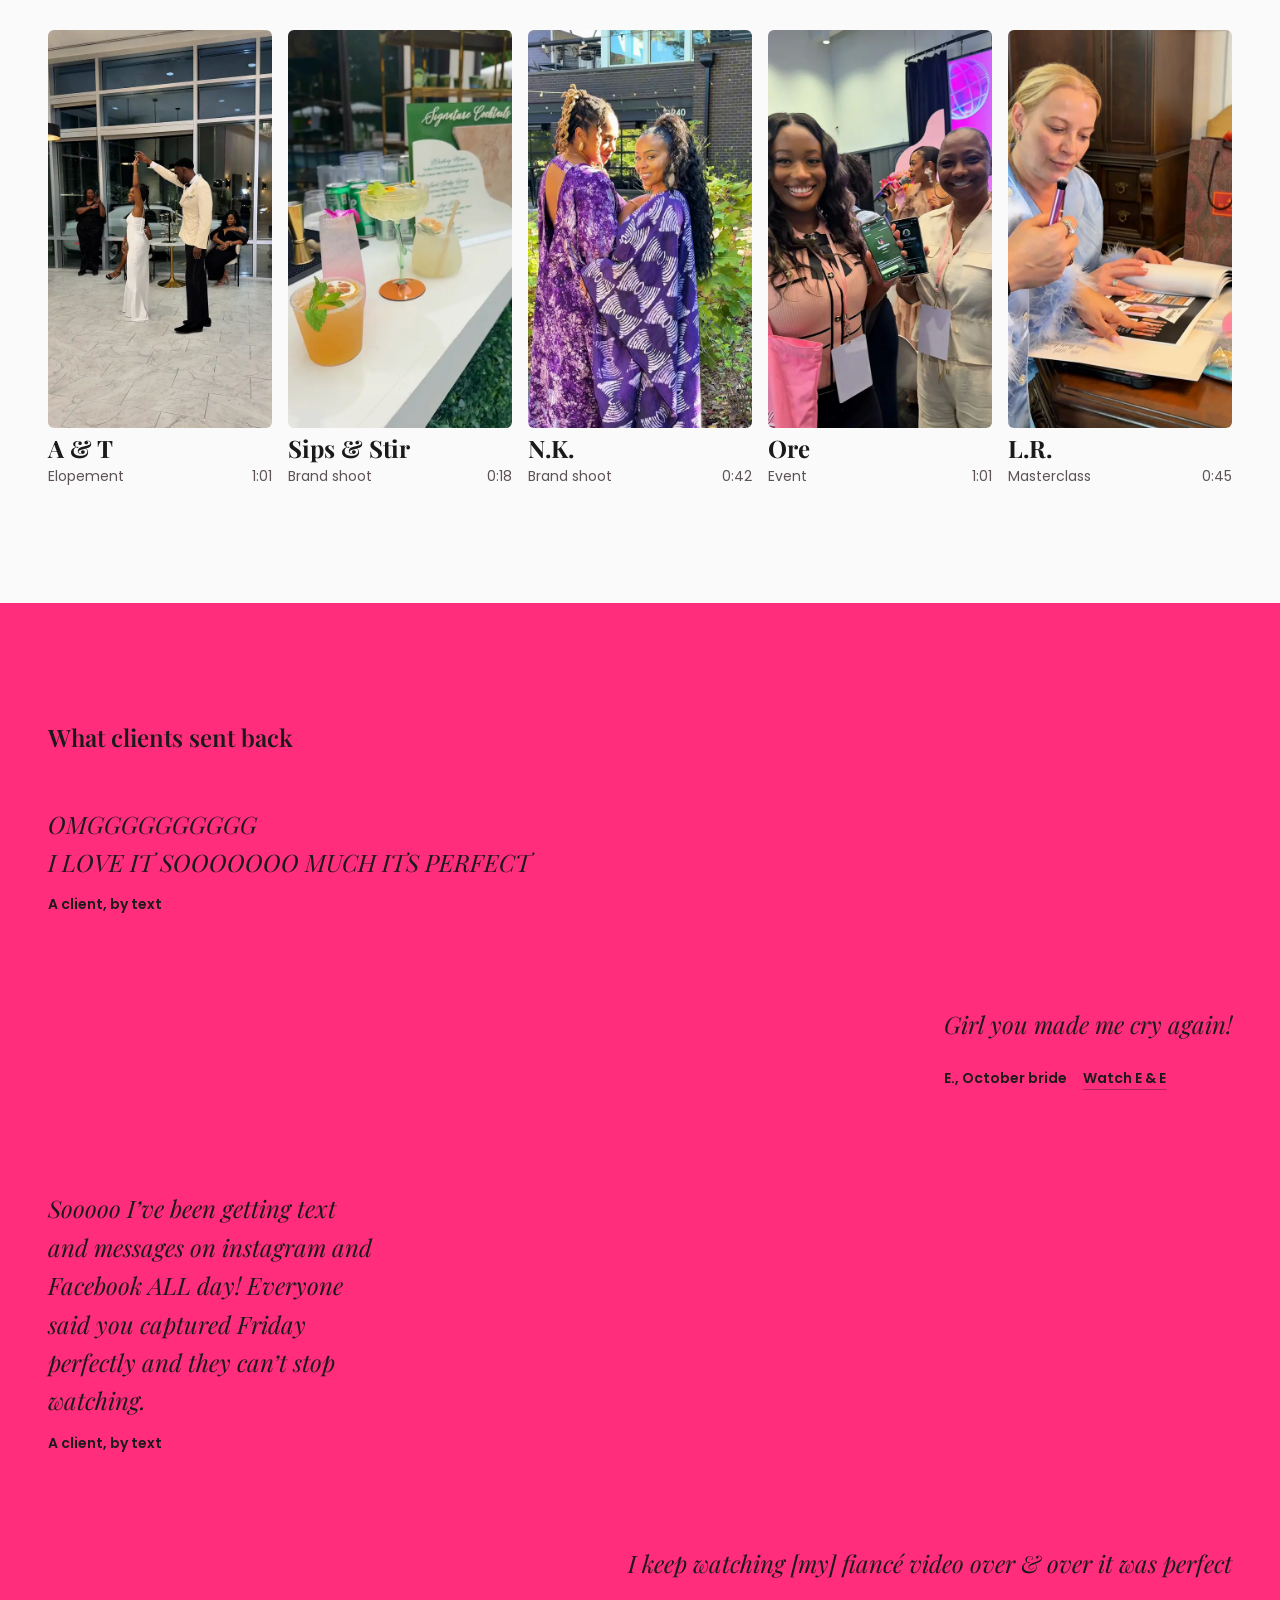
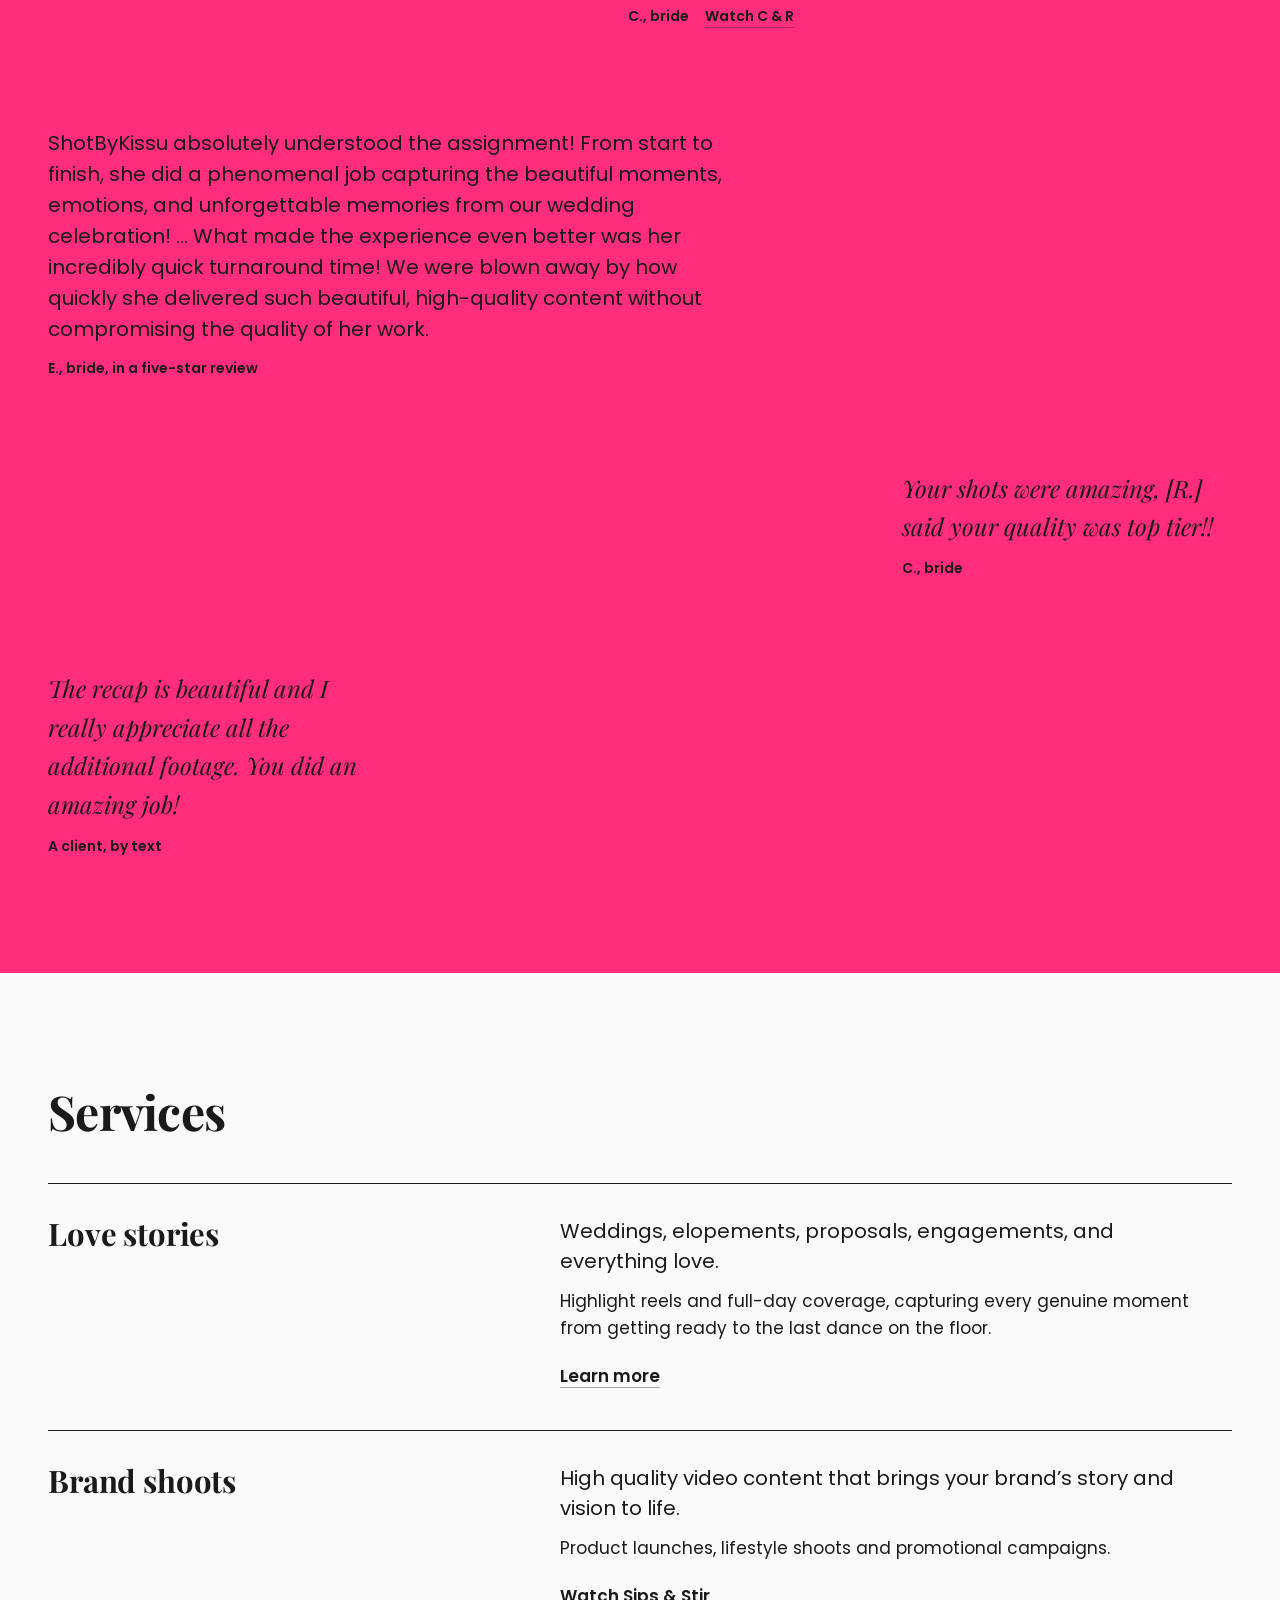
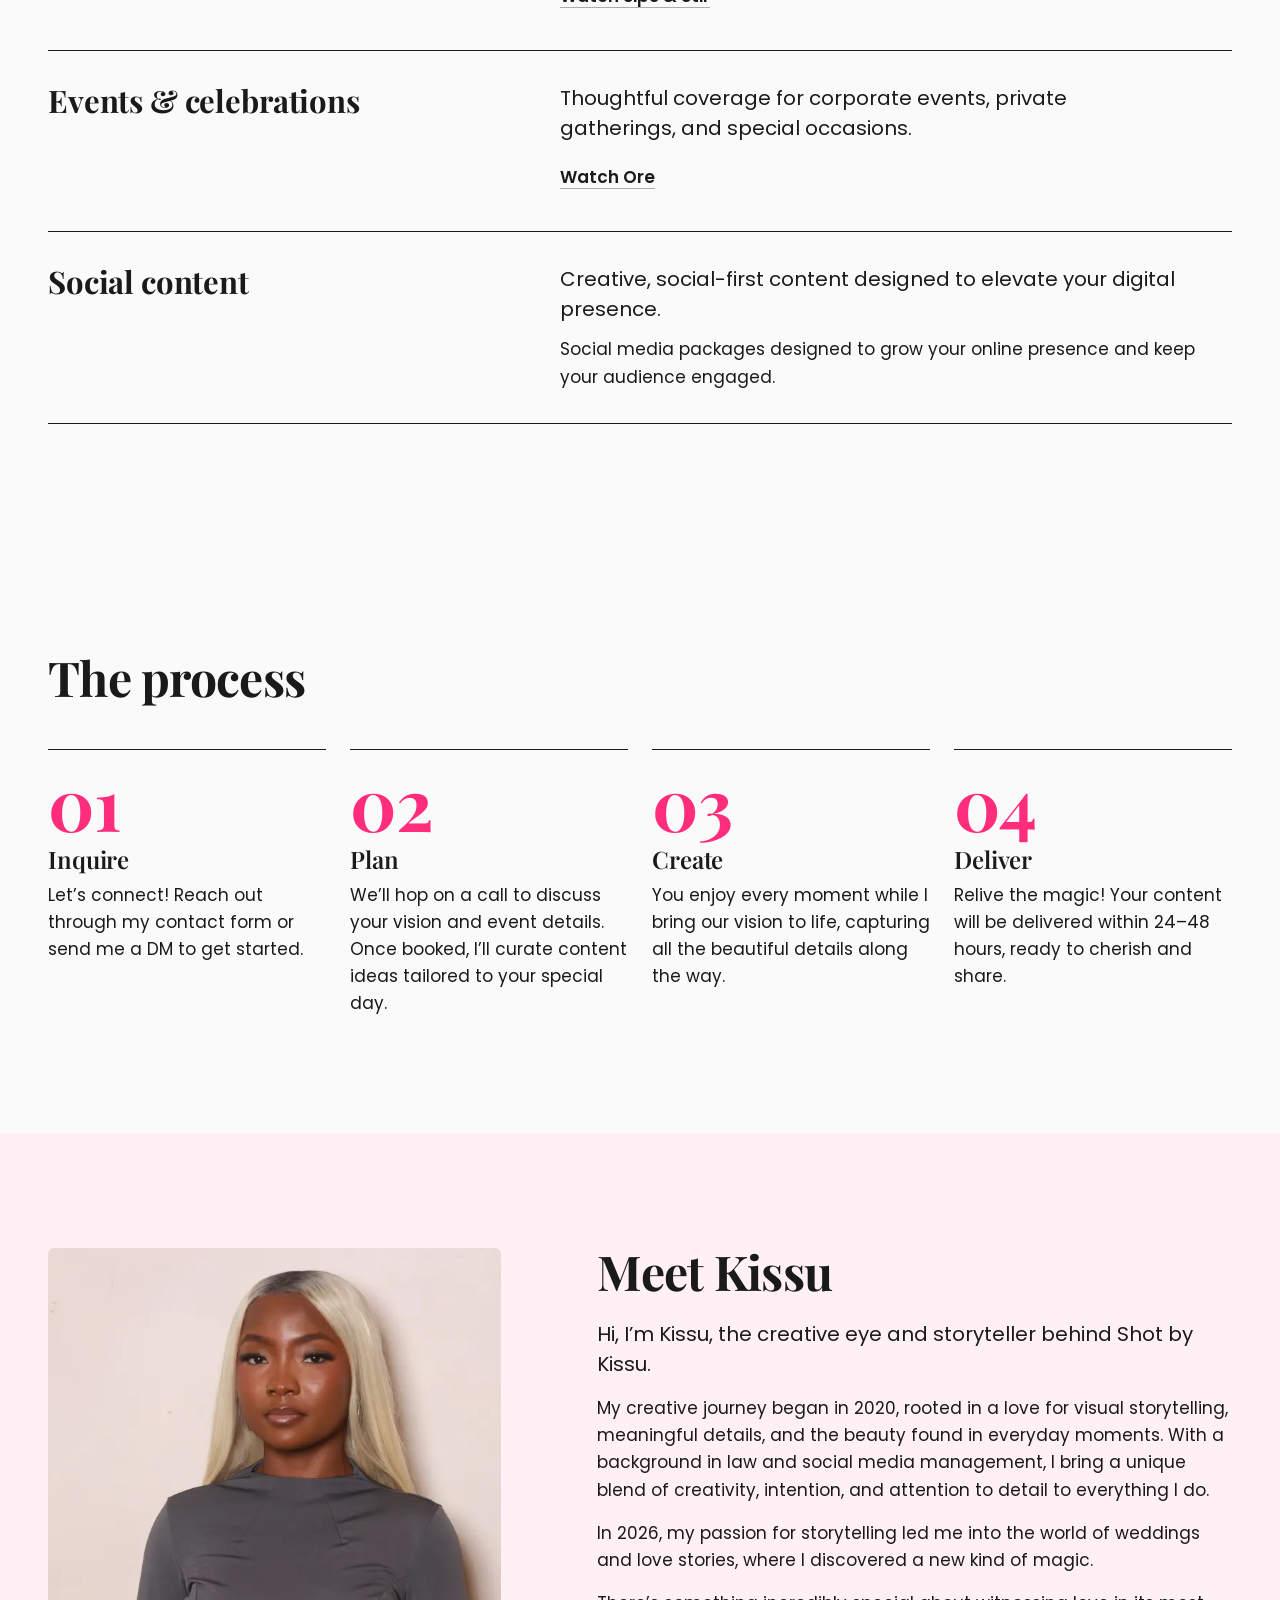
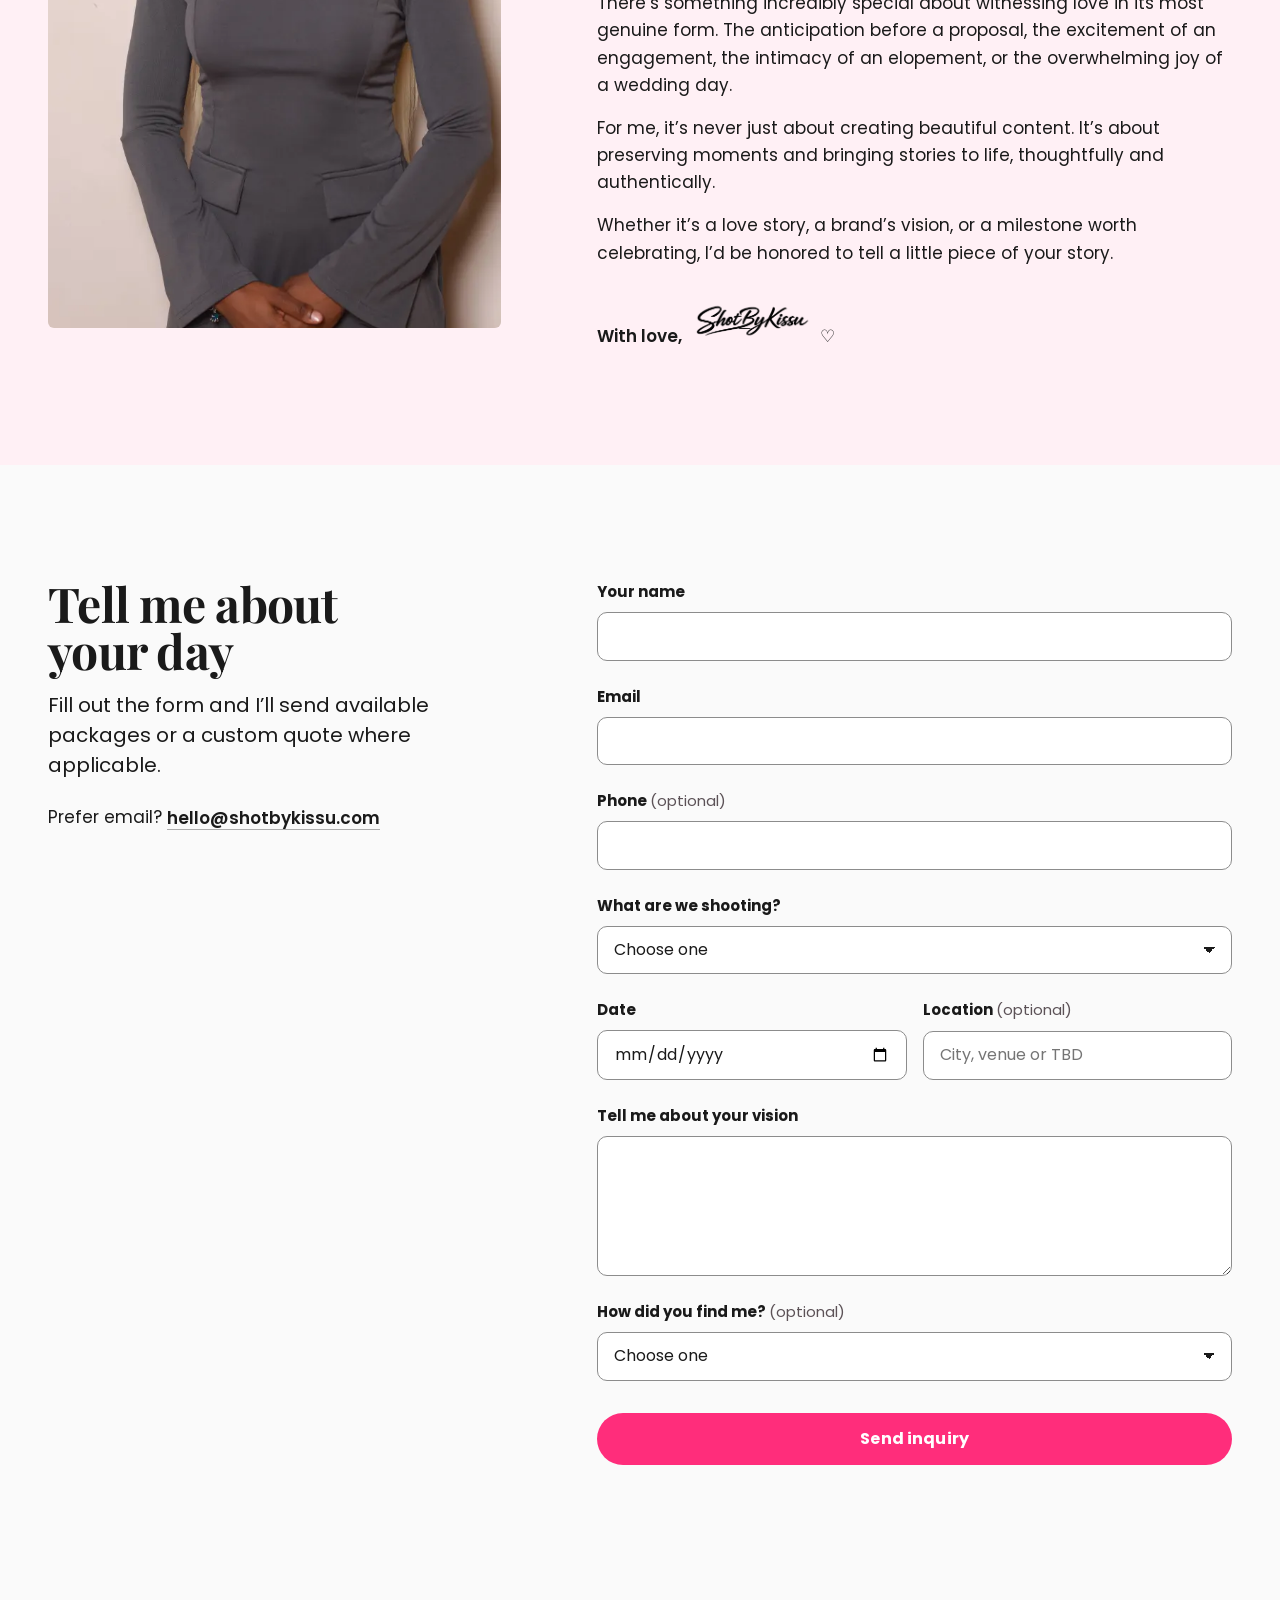
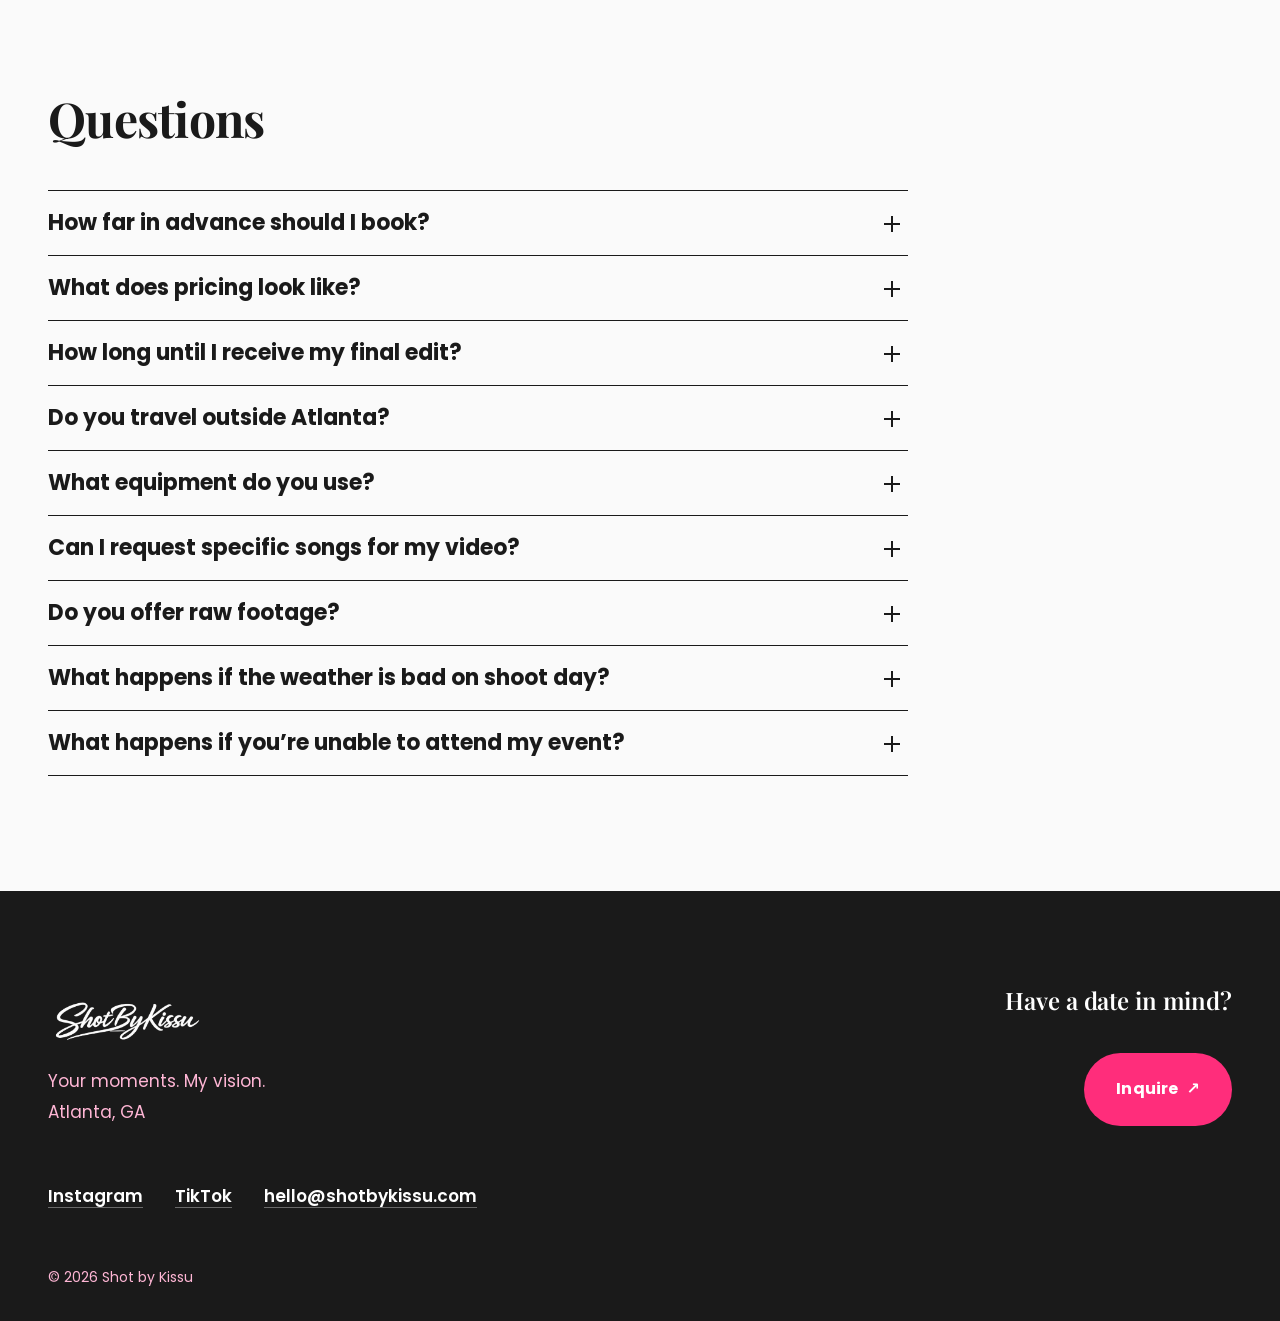
==== commit 94225a34: "Replace hero video with new Herovid.MOV Co-Authored-By: Claude Opus 4.6 <noreply@anthropic.com>" ====
--- a/index.html
+++ b/index.html
@@ -87,8 +87,8 @@
     <!-- Hero -->
     <section class="hero" id="top" aria-labelledby="hero-title">
       <div class="hero__media">
-        <video class="hero__video" muted loop playsinline preload="metadata" poster="assets/web/hero-poster.webp" aria-hidden="true">
-          <source src="assets/web/hero.mp4" type="video/mp4" />
+        <video class="hero__video" muted loop playsinline preload="metadata" aria-hidden="true">
+          <source src="assets/video/Herovid.MOV" type="video/mp4" />
         </video>
       </div>
       <div class="hero__content">
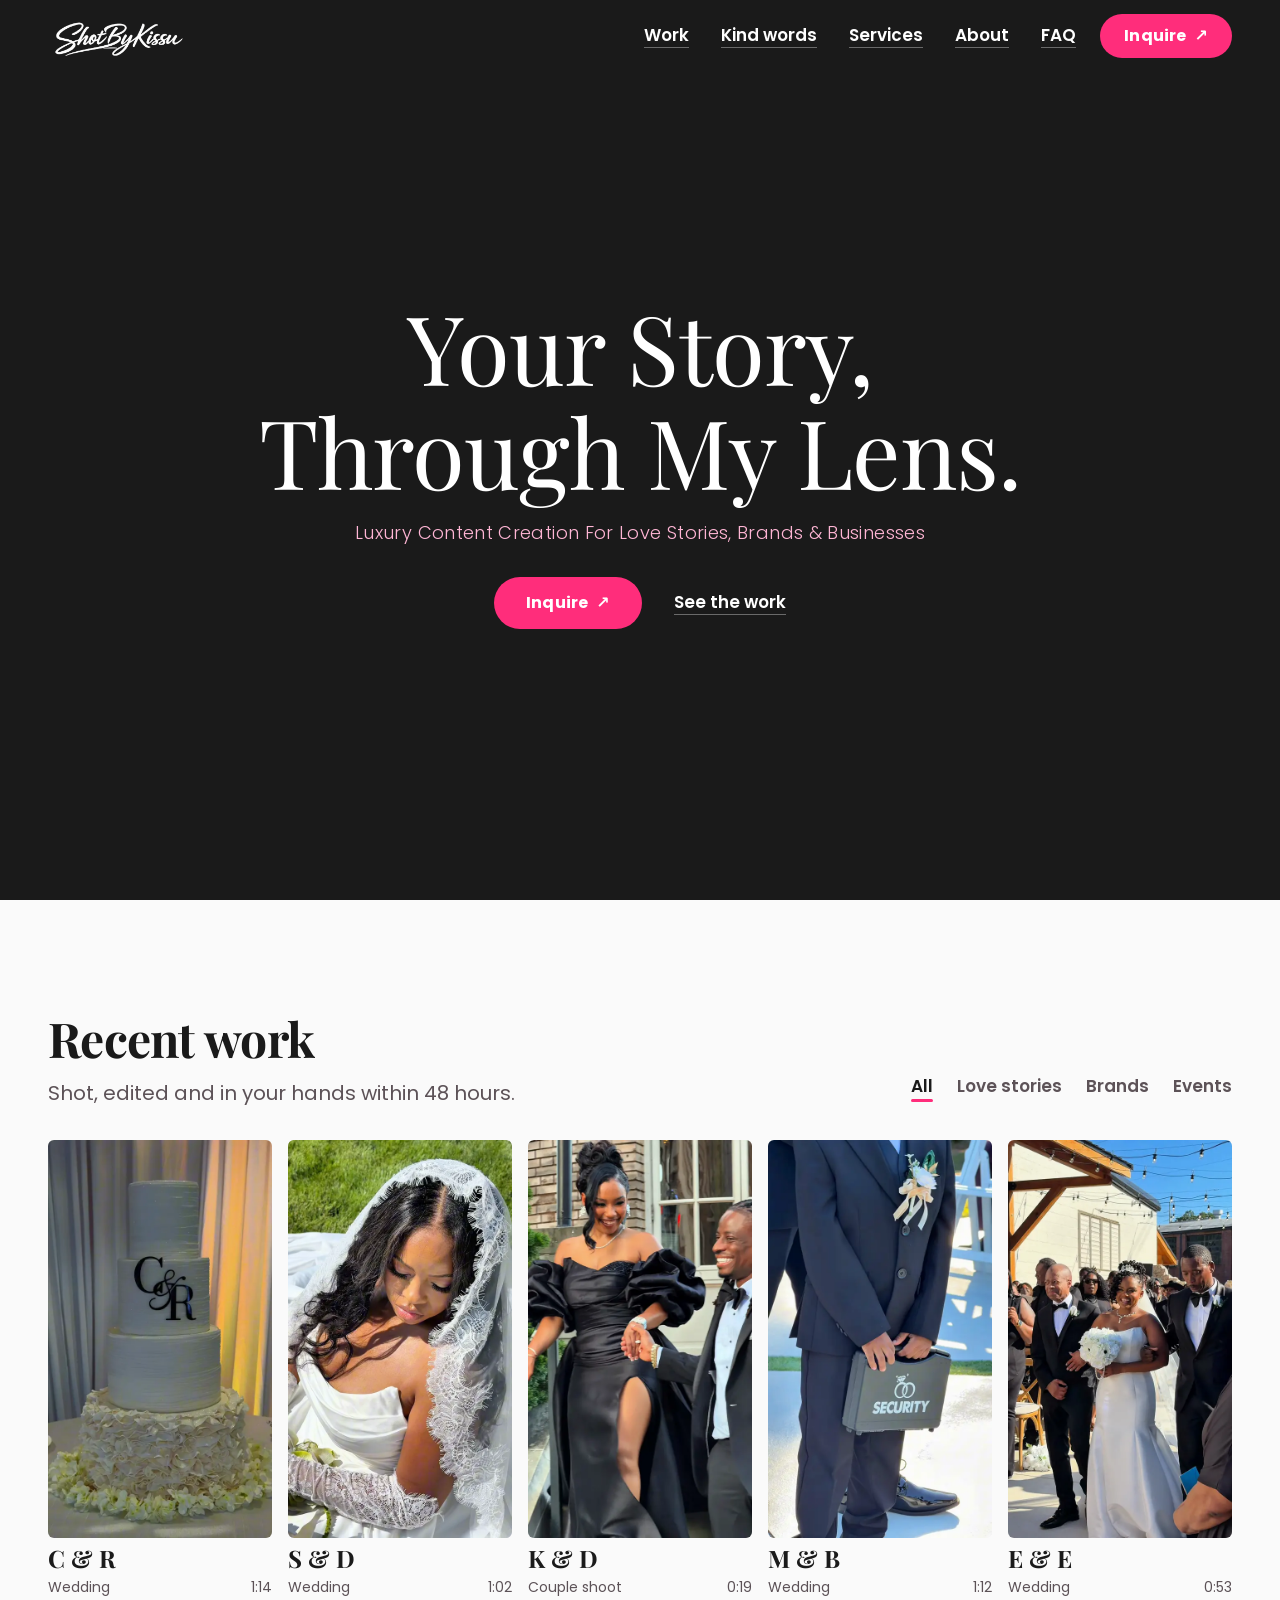
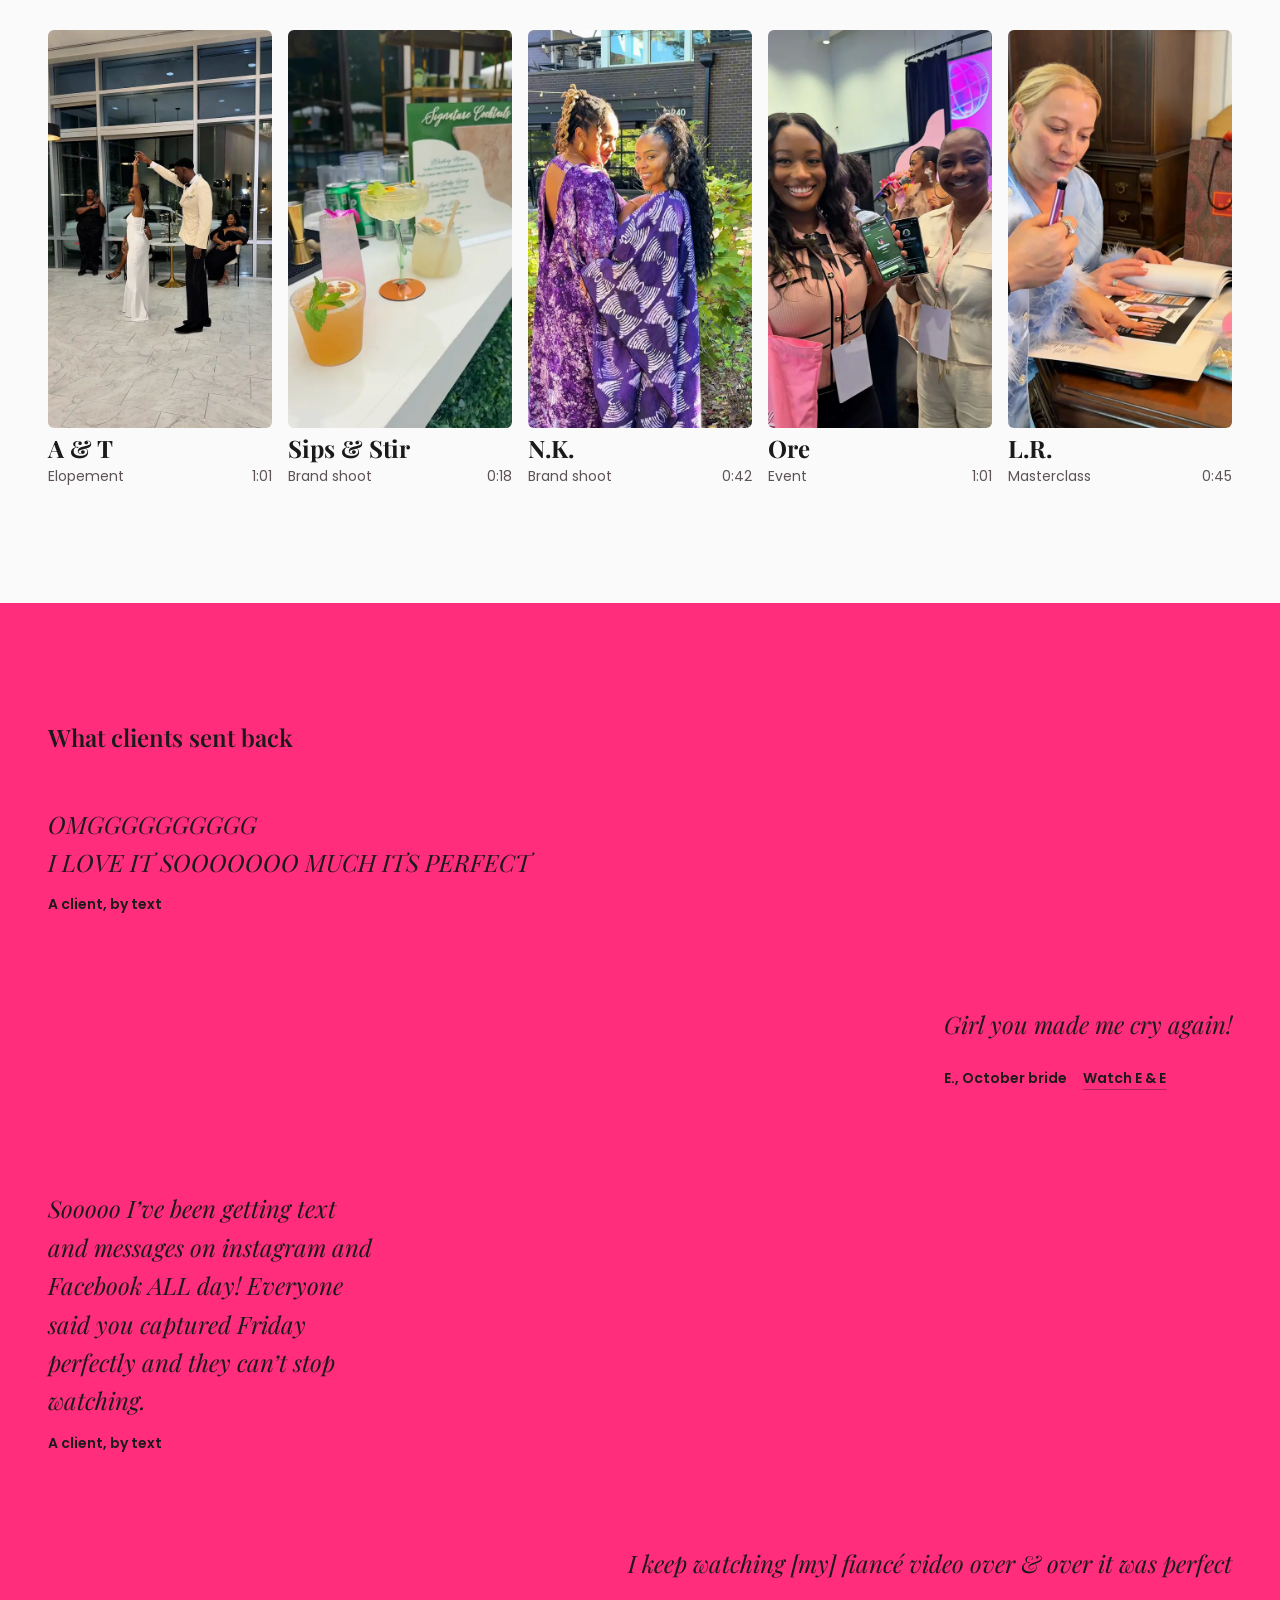
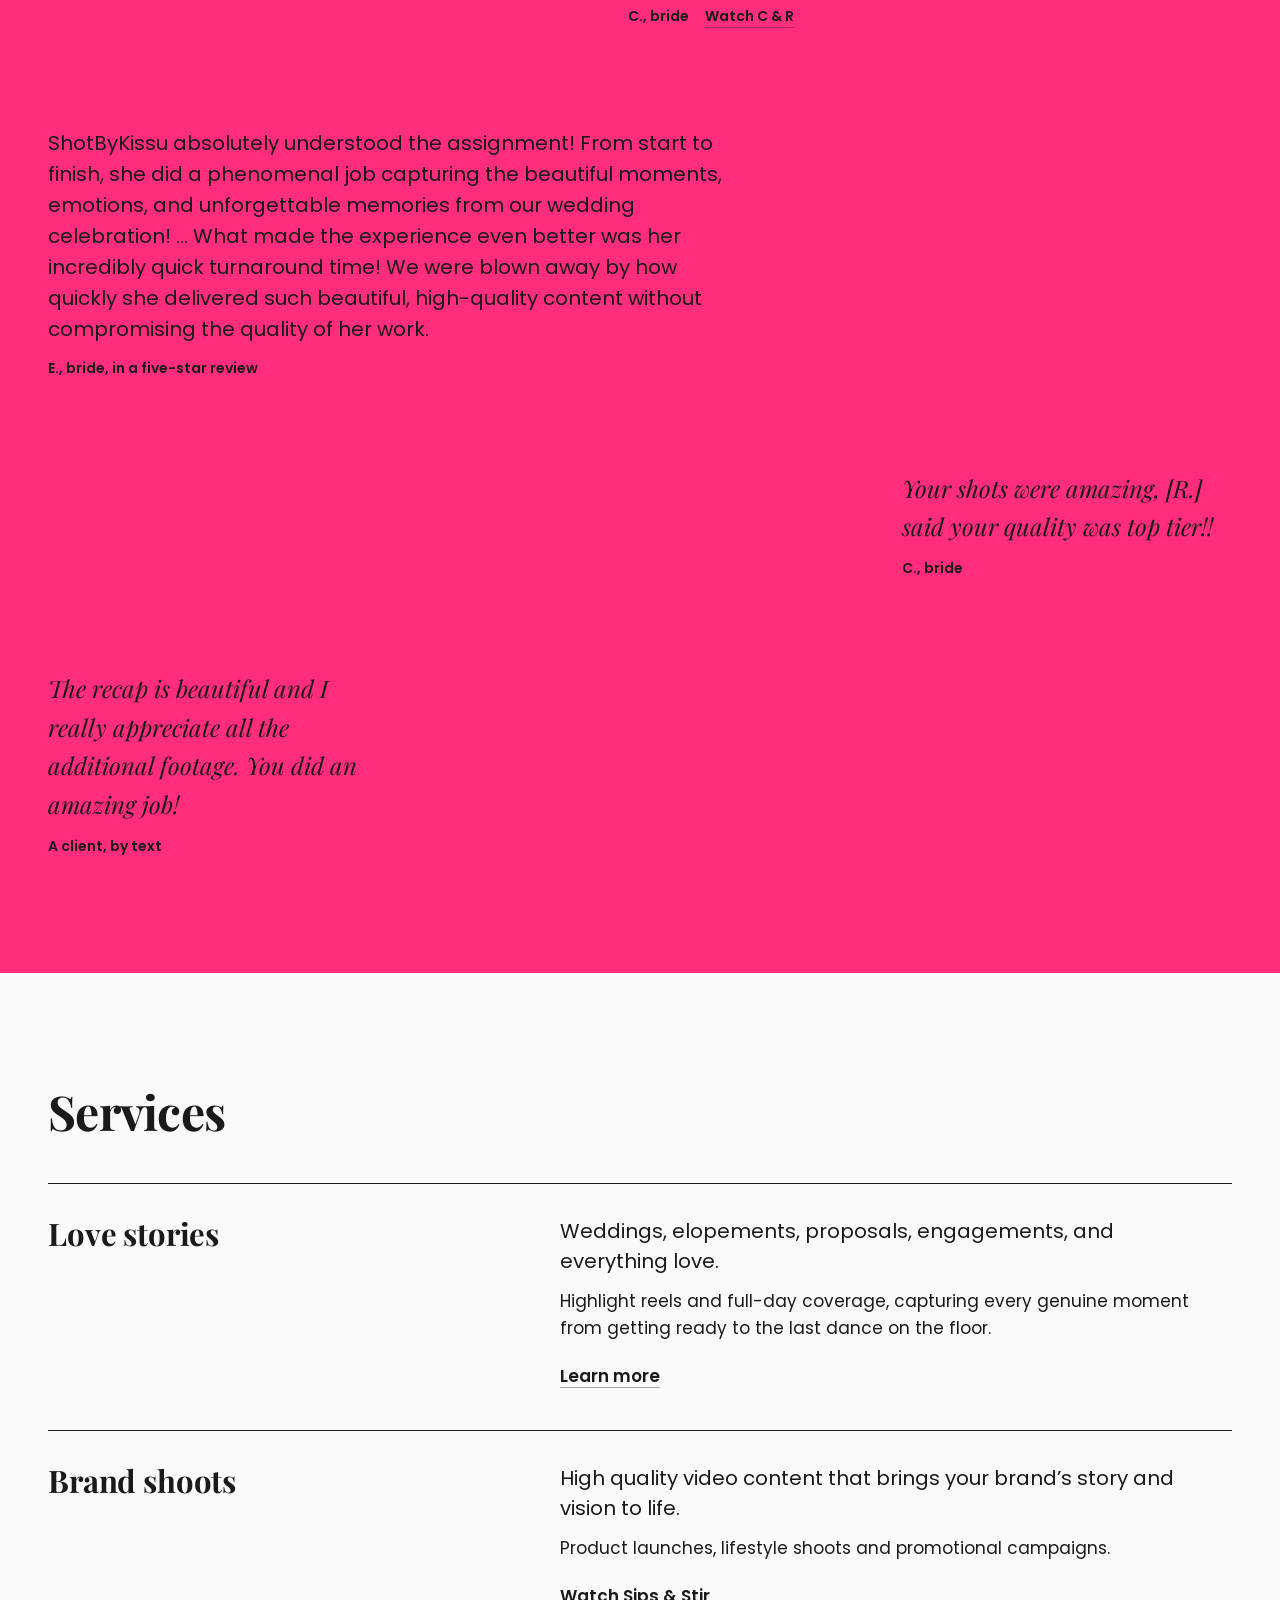
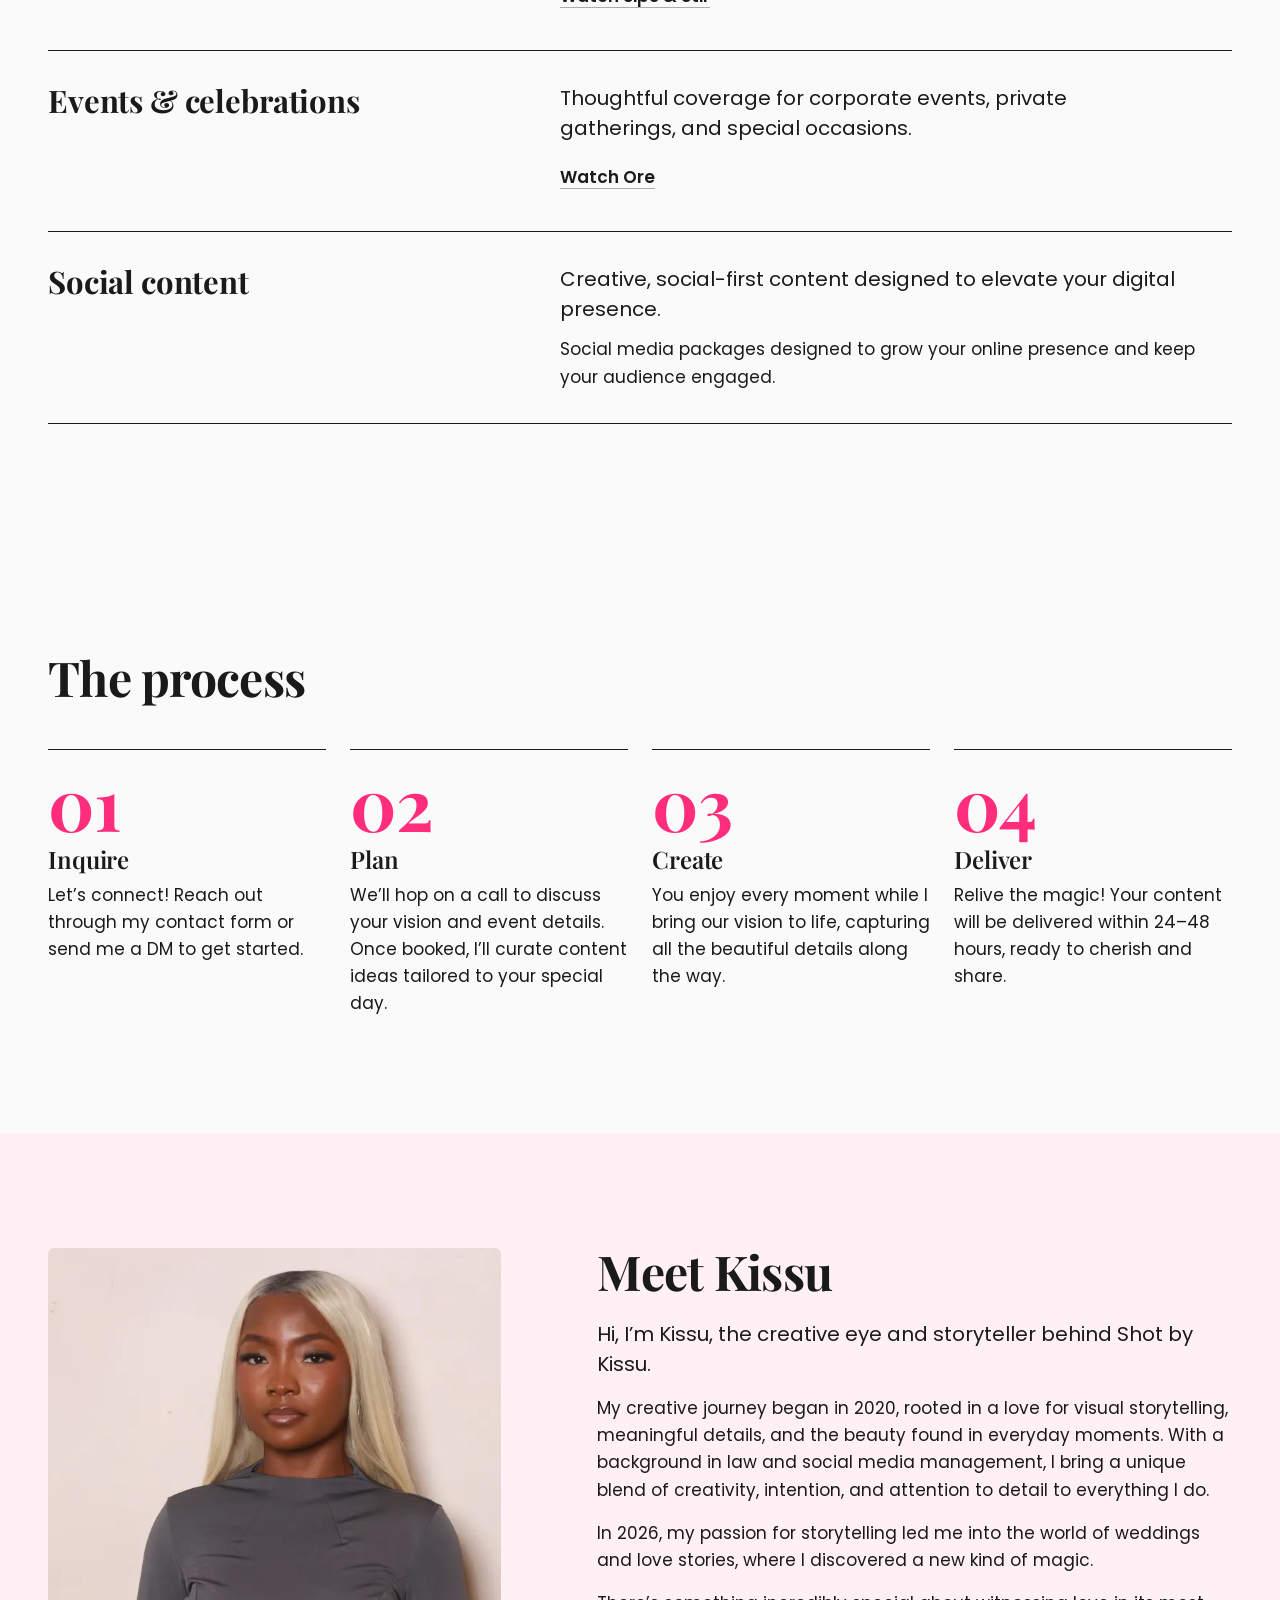
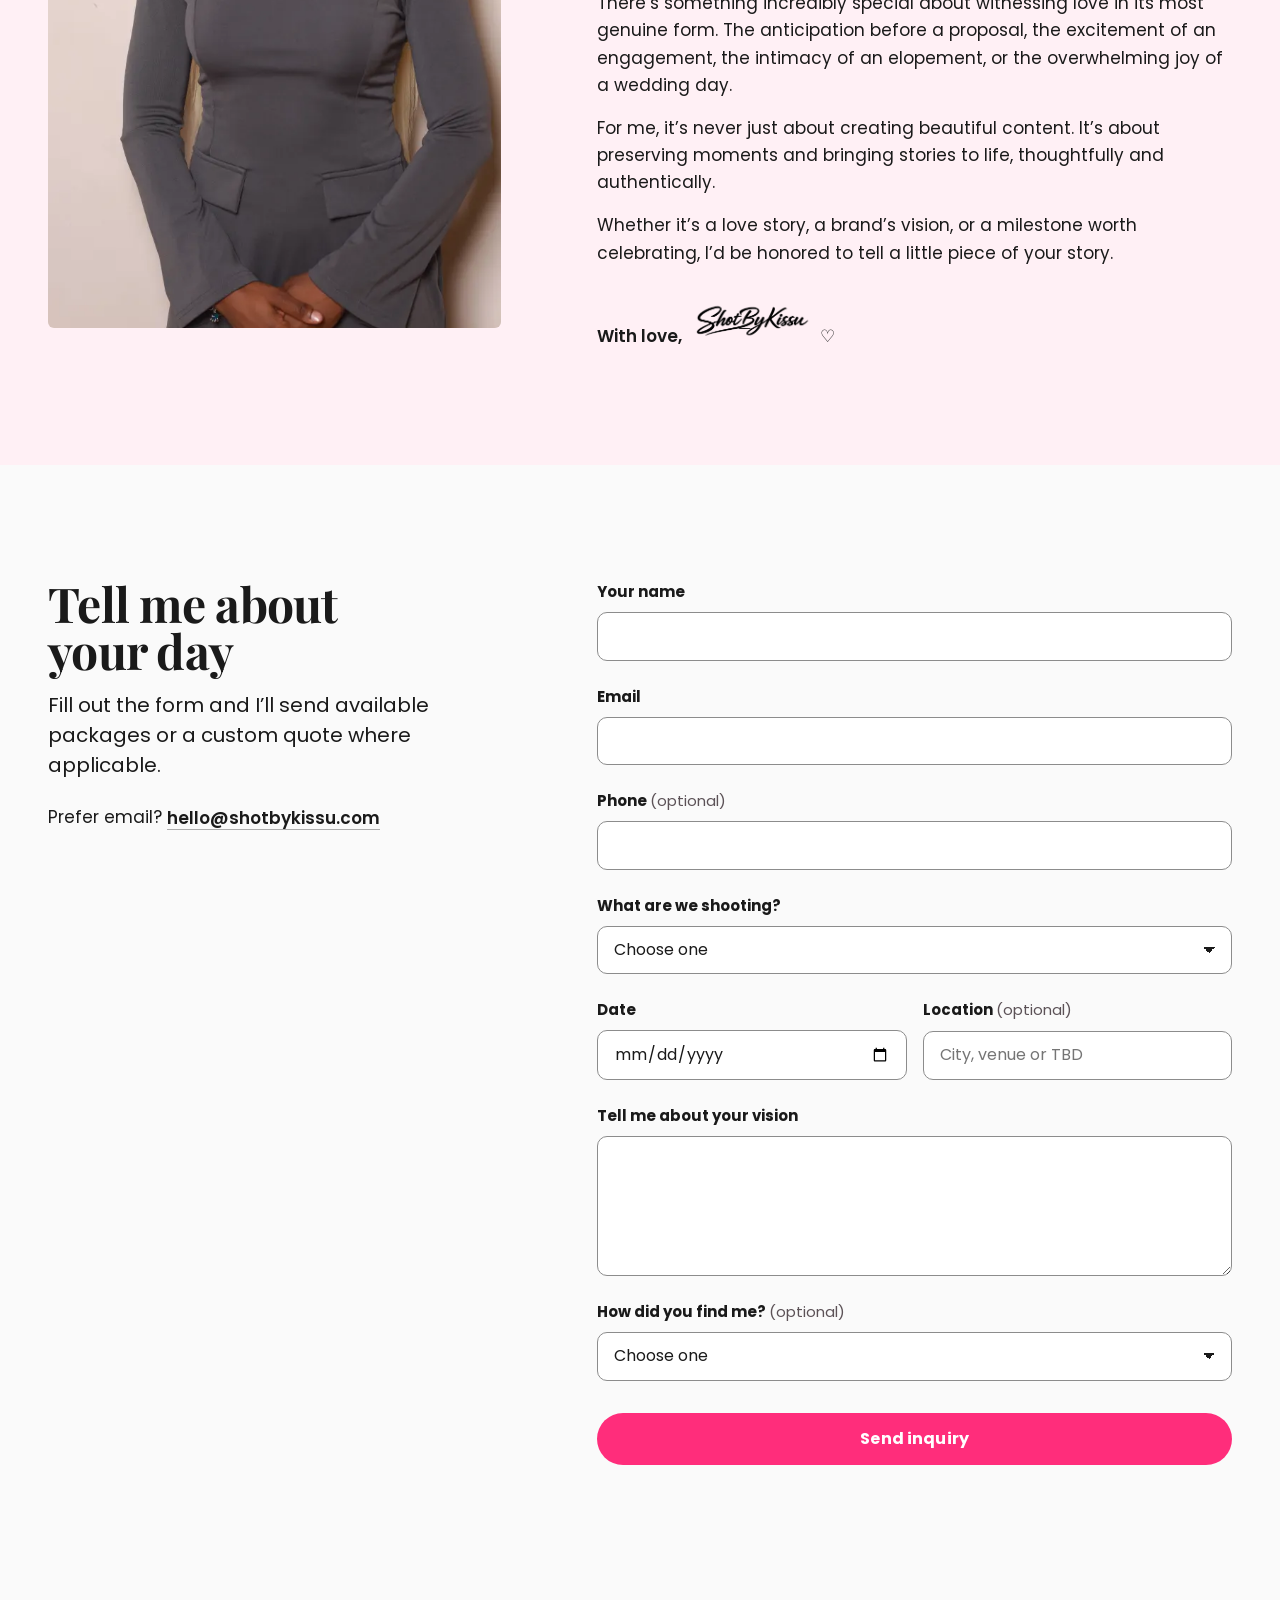
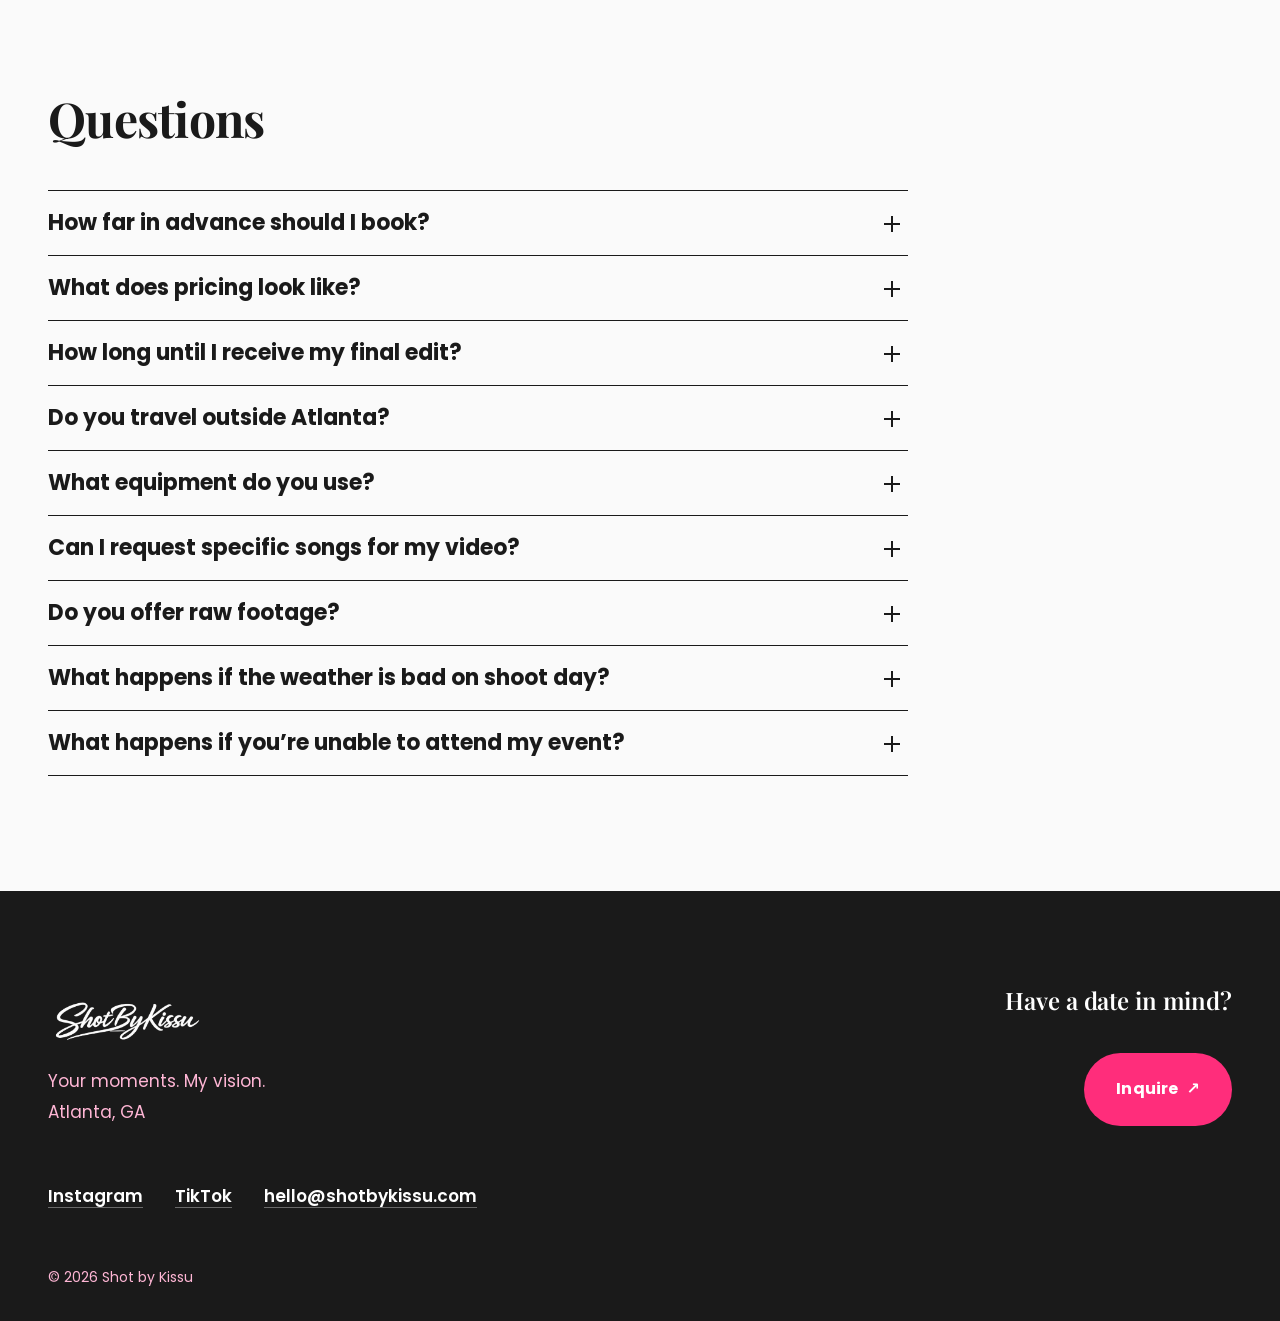
==== commit 7c2f6635: "Transparent header at top, solid on scroll; lighter hero text and title case - Header starts transpa" ====
--- a/index.html
+++ b/index.html
@@ -47,7 +47,7 @@
   <a class="skip-link" href="#main">Skip to content</a>
 
   <!-- Header -->
-  <header class="site-header" data-over-hero="false">
+  <header class="site-header" data-over-hero="true">
     <a class="site-header__logo" href="#top" aria-label="Shot by Kissu, back to top">
       <img class="logo-mark logo-mark--header" src="assets/img/logoBlack.png" width="173" height="70" alt="Shot by Kissu" />
       <img class="logo-mark logo-mark--header logo-mark--white" src="assets/img/logoWhite.png" width="173" height="70" alt="" />
@@ -93,16 +93,16 @@
       </div>
       <div class="hero__content">
         <h1 class="hero__title" id="hero-title">
-          <span class="hero__line" style="--i: 0">Your story,</span>
-          <span class="hero__line" style="--i: 1">through my lens.</span>
+          <span class="hero__line" style="--i: 0">Your Story,</span>
+          <span class="hero__line" style="--i: 1">Through My Lens.</span>
         </h1>
-        <p class="hero__sub" style="--i: 2">Luxury content creation for love stories, brands &amp; businesses</p>
+        <p class="hero__sub" style="--i: 2">Luxury Content Creation For Love Stories, Brands &amp; Businesses</p>
         <div class="hero__actions">
           <a class="btn btn--primary" href="#inquire">Inquire <span aria-hidden="true">↗</span></a>
           <a class="link link--light" href="#work">See the work</a>
         </div>
       </div>
-      <button class="hero__pause" type="button" hidden>Pause video</button>
+
     </section>
 
     <!-- Work -->
--- a/css/site.css
+++ b/css/site.css
@@ -217,18 +217,18 @@
   gap: var(--s-5);
   height: var(--header-h);
   padding: 0 var(--gutter);
-  background: var(--paper);
-  color: var(--ink);
-  box-shadow: inset 0 -1px 0 rgba(140, 140, 140, 0.35);
+  background: transparent;
+  color: var(--white);
+  box-shadow: none;
   transition:
     background-color var(--dur-small) var(--ease-in-out),
     color var(--dur-small) var(--ease-in-out),
     box-shadow var(--dur-small) var(--ease-in-out);
 }
-.site-header[data-over-hero="true"] {
-  background: transparent;
-  color: var(--white);
-  box-shadow: none;
+.site-header[data-over-hero="false"] {
+  background: var(--paper);
+  color: var(--ink);
+  box-shadow: inset 0 -1px 0 rgba(140, 140, 140, 0.35);
 }
 .site-header__logo {
   display: inline-flex;
@@ -239,9 +239,10 @@
   transition: opacity var(--dur-small) var(--ease-out);
 }
 .logo-mark--header { --w: 8em; }
-.logo-mark--white { display: none; }
-.site-header[data-over-hero="true"] .logo-mark--header:not(.logo-mark--white) { display: none; }
-.site-header[data-over-hero="true"] .logo-mark--white { display: inline-block; }
+.logo-mark--header:not(.logo-mark--white) { display: none; }
+.logo-mark--white { display: inline-block; }
+.site-header[data-over-hero="false"] .logo-mark--header:not(.logo-mark--white) { display: inline-block; }
+.site-header[data-over-hero="false"] .logo-mark--white { display: none; }
 
 .site-nav { display: none; }
 .site-nav__list { display: flex; gap: var(--s-6); }
@@ -348,32 +349,14 @@
 .hero__title {
   font-family: var(--font-display);
   font-size: var(--text-xl);
-  font-weight: 700;
-  line-height: 0.92;
-  letter-spacing: -0.02em;
+  font-weight: 400;
+  line-height: 1.08;
+  letter-spacing: -0.01em;
 }
 .hero__line { display: block; }
-.hero__sub { font-family: var(--font-body); font-size: clamp(0.9375rem, 0.85rem + 0.4vw, 1.125rem); line-height: 1.6; color: var(--pink-soft); }
+.hero__sub { font-family: var(--font-body); font-size: clamp(0.9375rem, 0.85rem + 0.4vw, 1.125rem); font-weight: 300; line-height: 1.7; color: var(--pink-soft); letter-spacing: 0.02em; }
 .hero__actions { display: flex; flex-wrap: wrap; align-items: center; justify-content: center; gap: var(--s-4) var(--s-6); margin-top: var(--s-3); }
 
-.hero__pause {
-  position: absolute;
-  right: var(--gutter);
-  bottom: var(--s-5);
-  min-height: 44px;
-  padding: 0 var(--s-3);
-  border: 1px solid rgba(255, 255, 255, 0.5);
-  border-radius: var(--r-pill);
-  background: rgba(26, 26, 26, 0.72); /* keeps white text above 4.5:1 over bright frames */
-  color: var(--white);
-  font-size: var(--text-small);
-  font-weight: 600;
-  transition: background-color var(--dur-micro) var(--ease-out);
-}
-.hero__pause:hover { background: var(--ink); }
-@media (max-width: 599px) {
-  .hero__pause { top: calc(var(--header-h) + var(--s-2)); bottom: auto; }
-}
 
 /* The one orchestrated moment: headline lines rise once on load.
    Only hidden when JS is running, so the page never depends on it. */
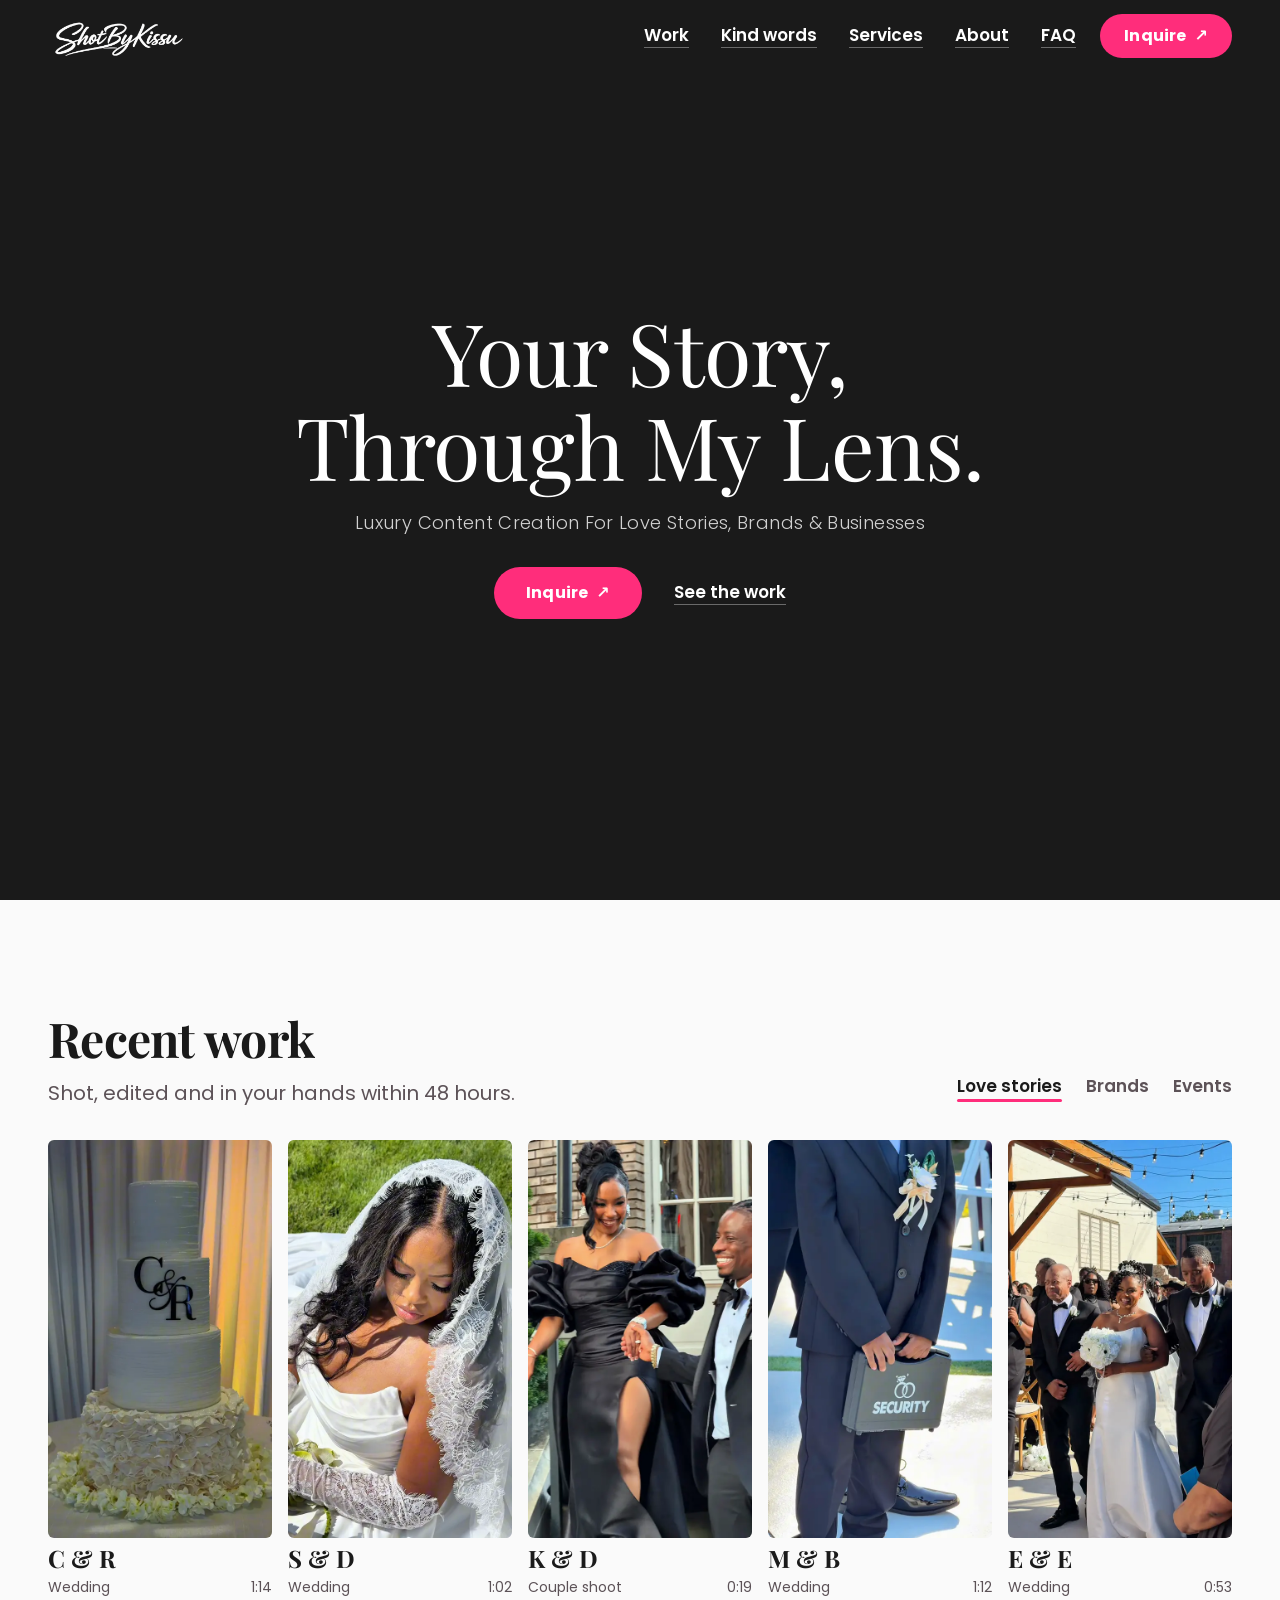
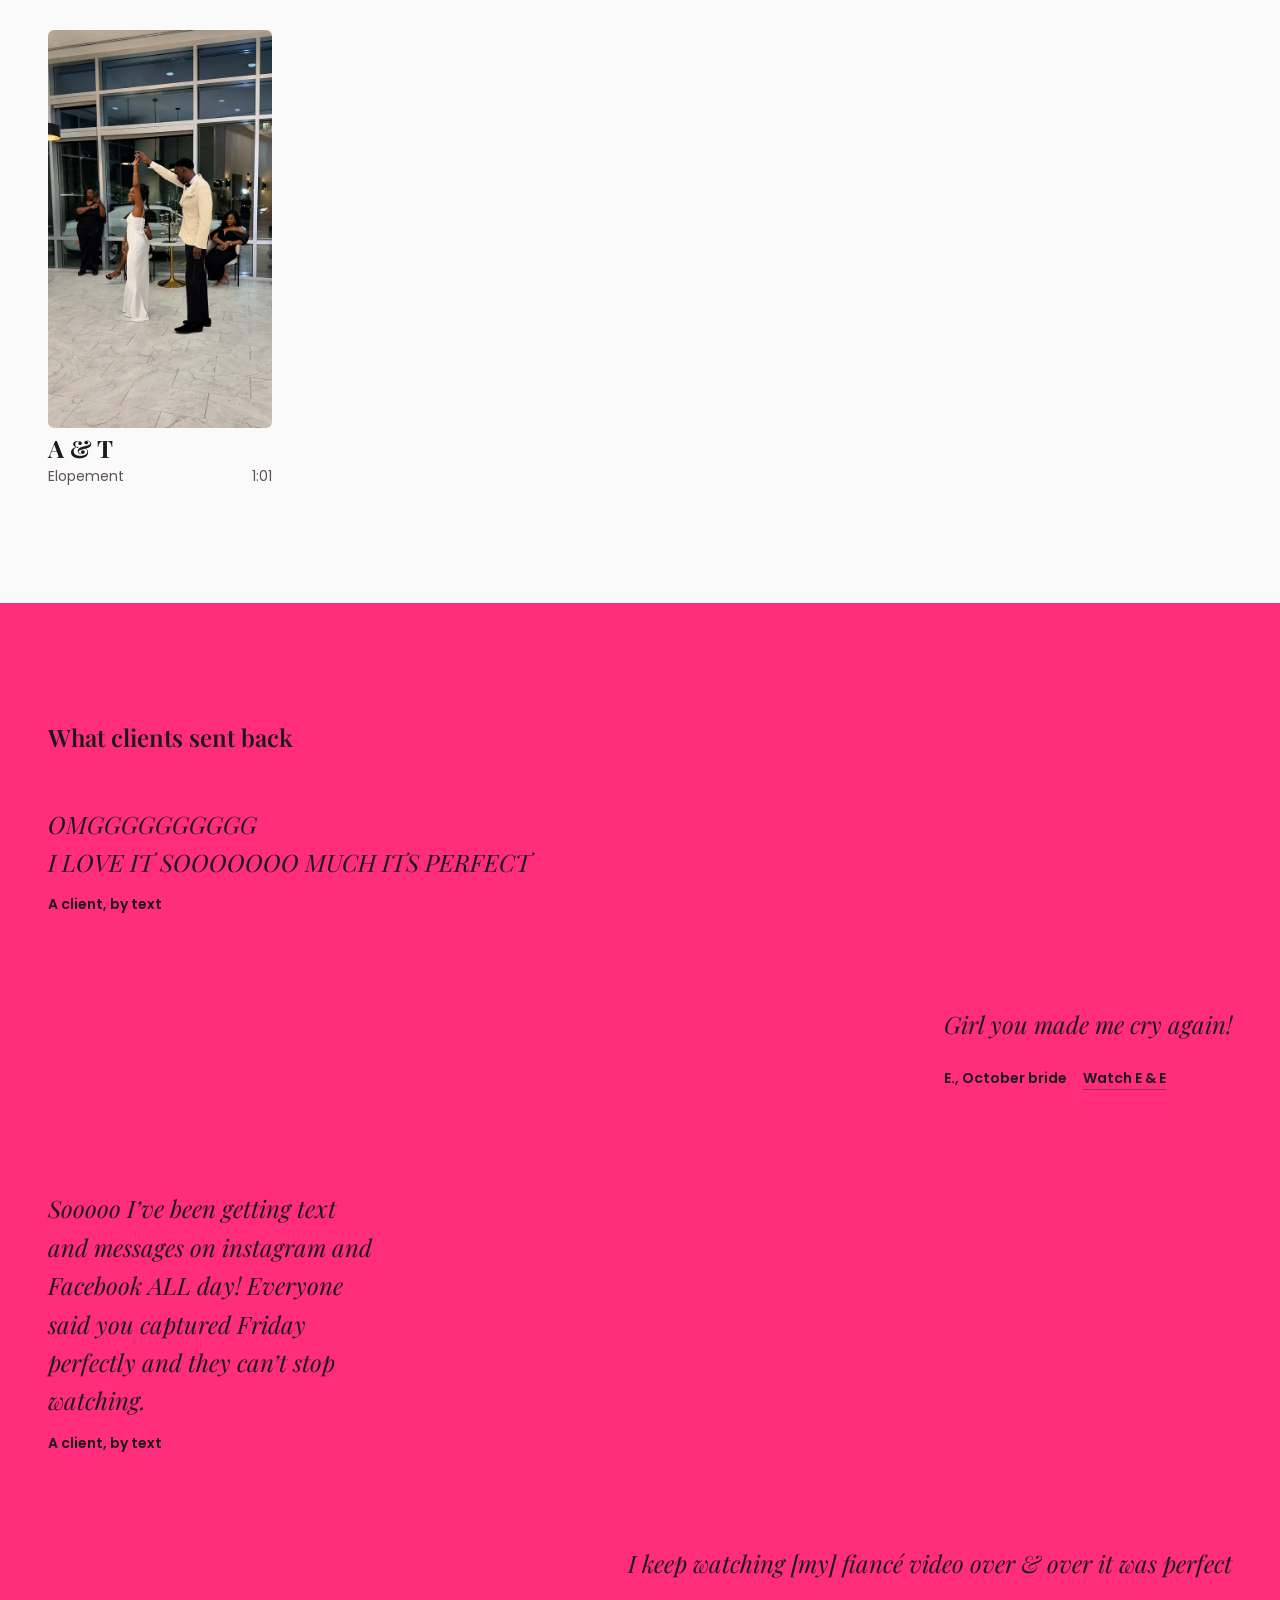
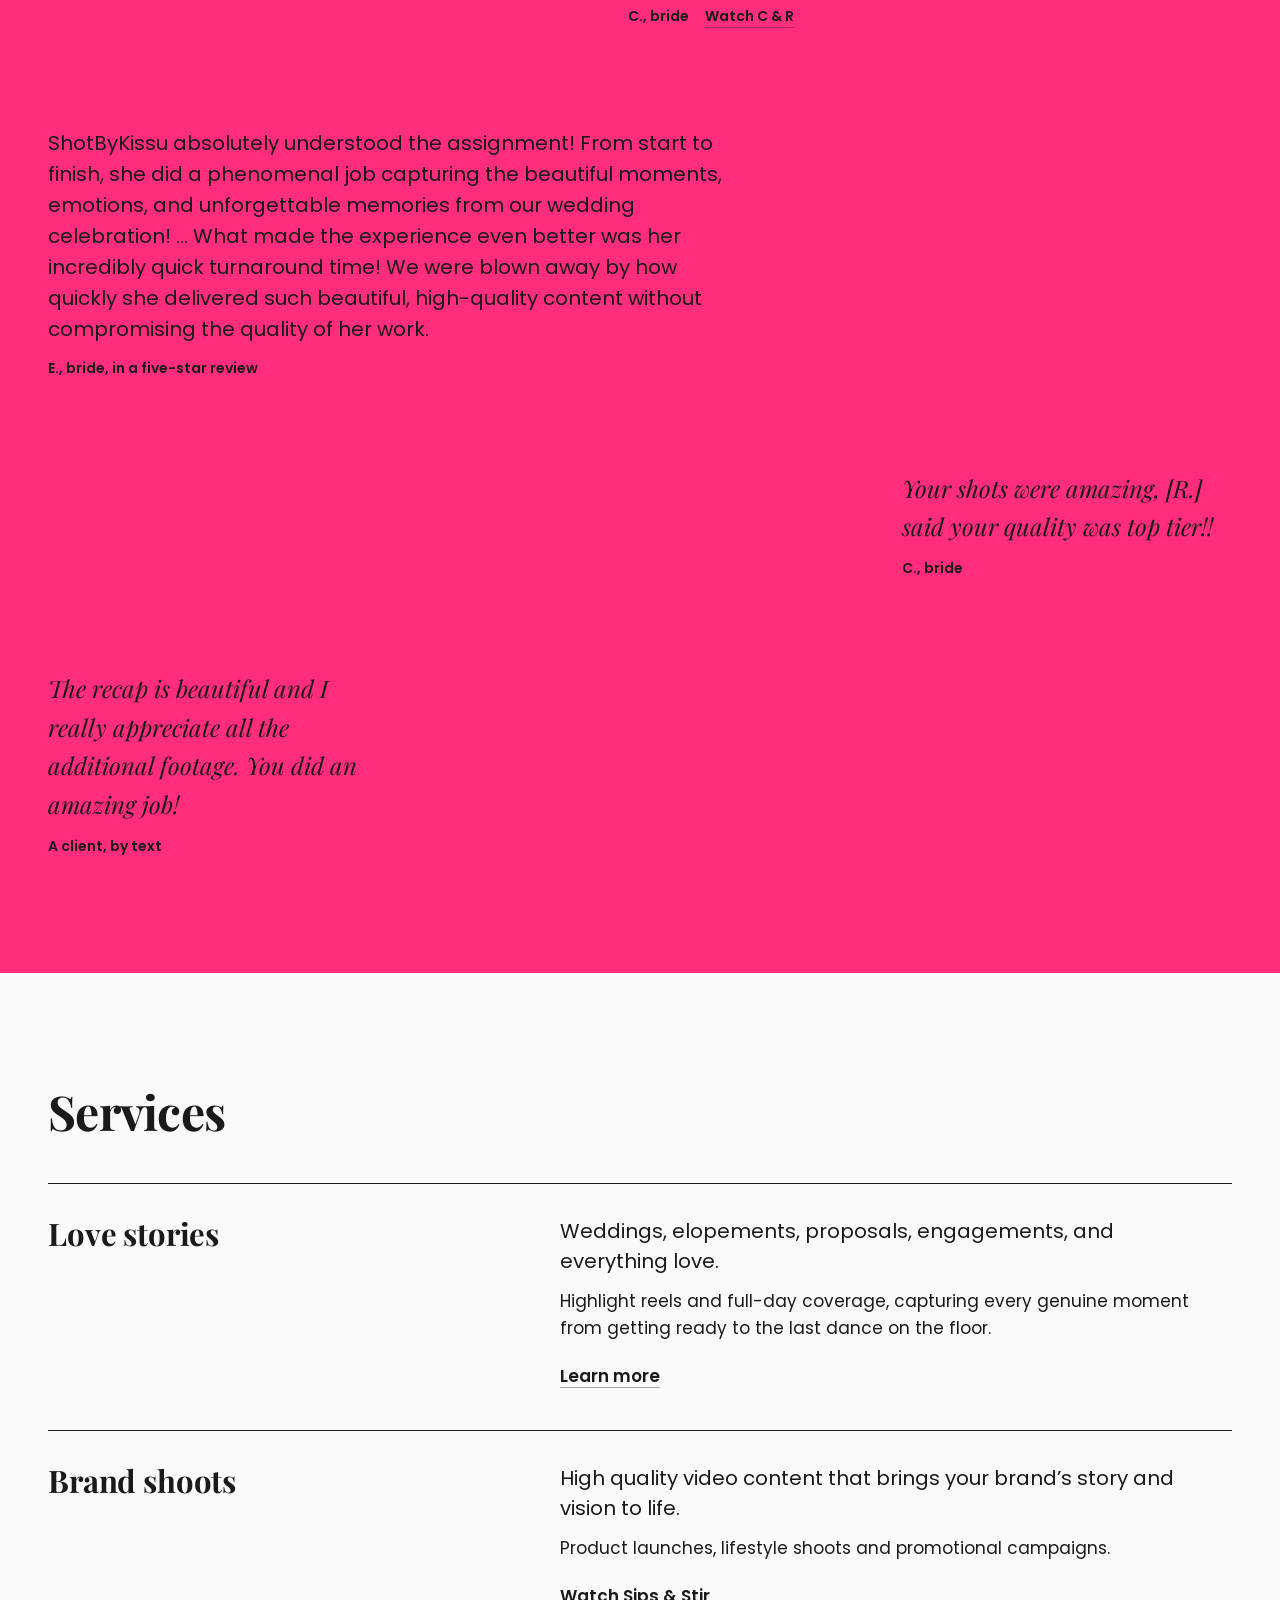
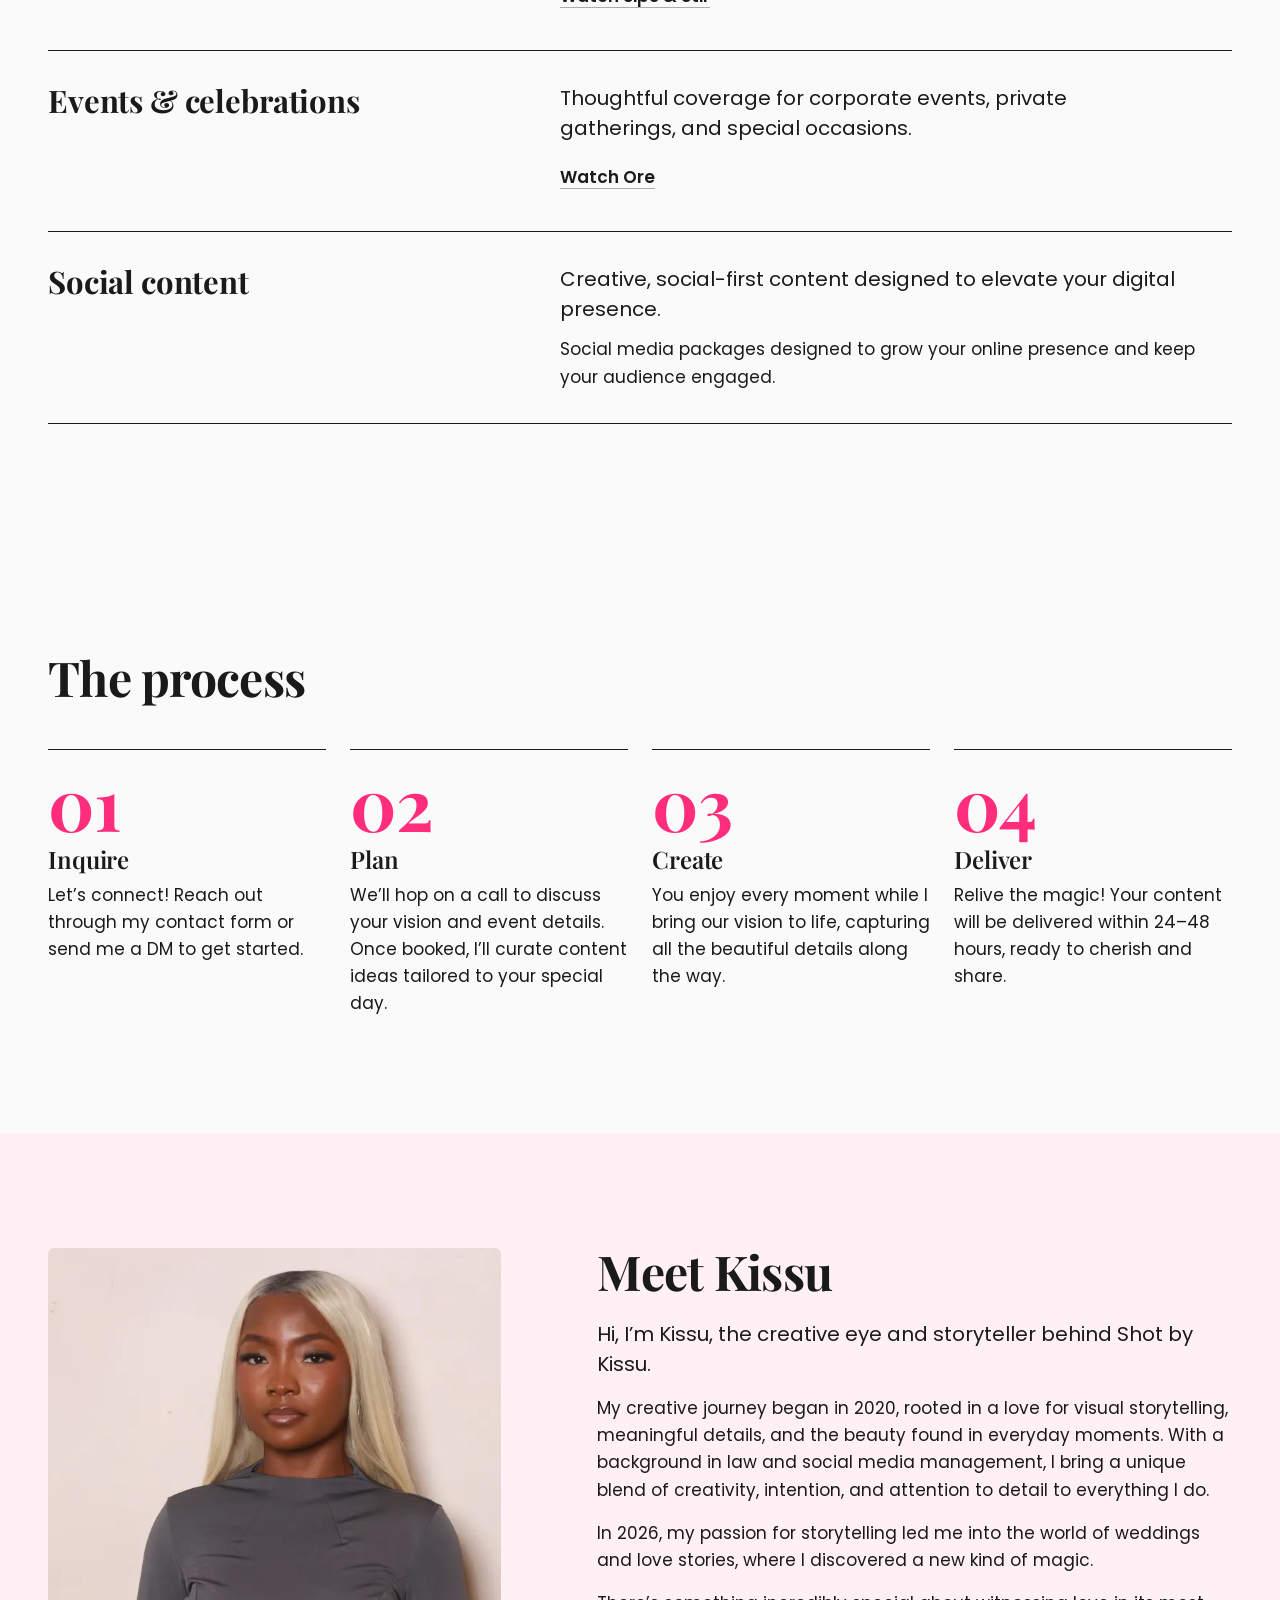
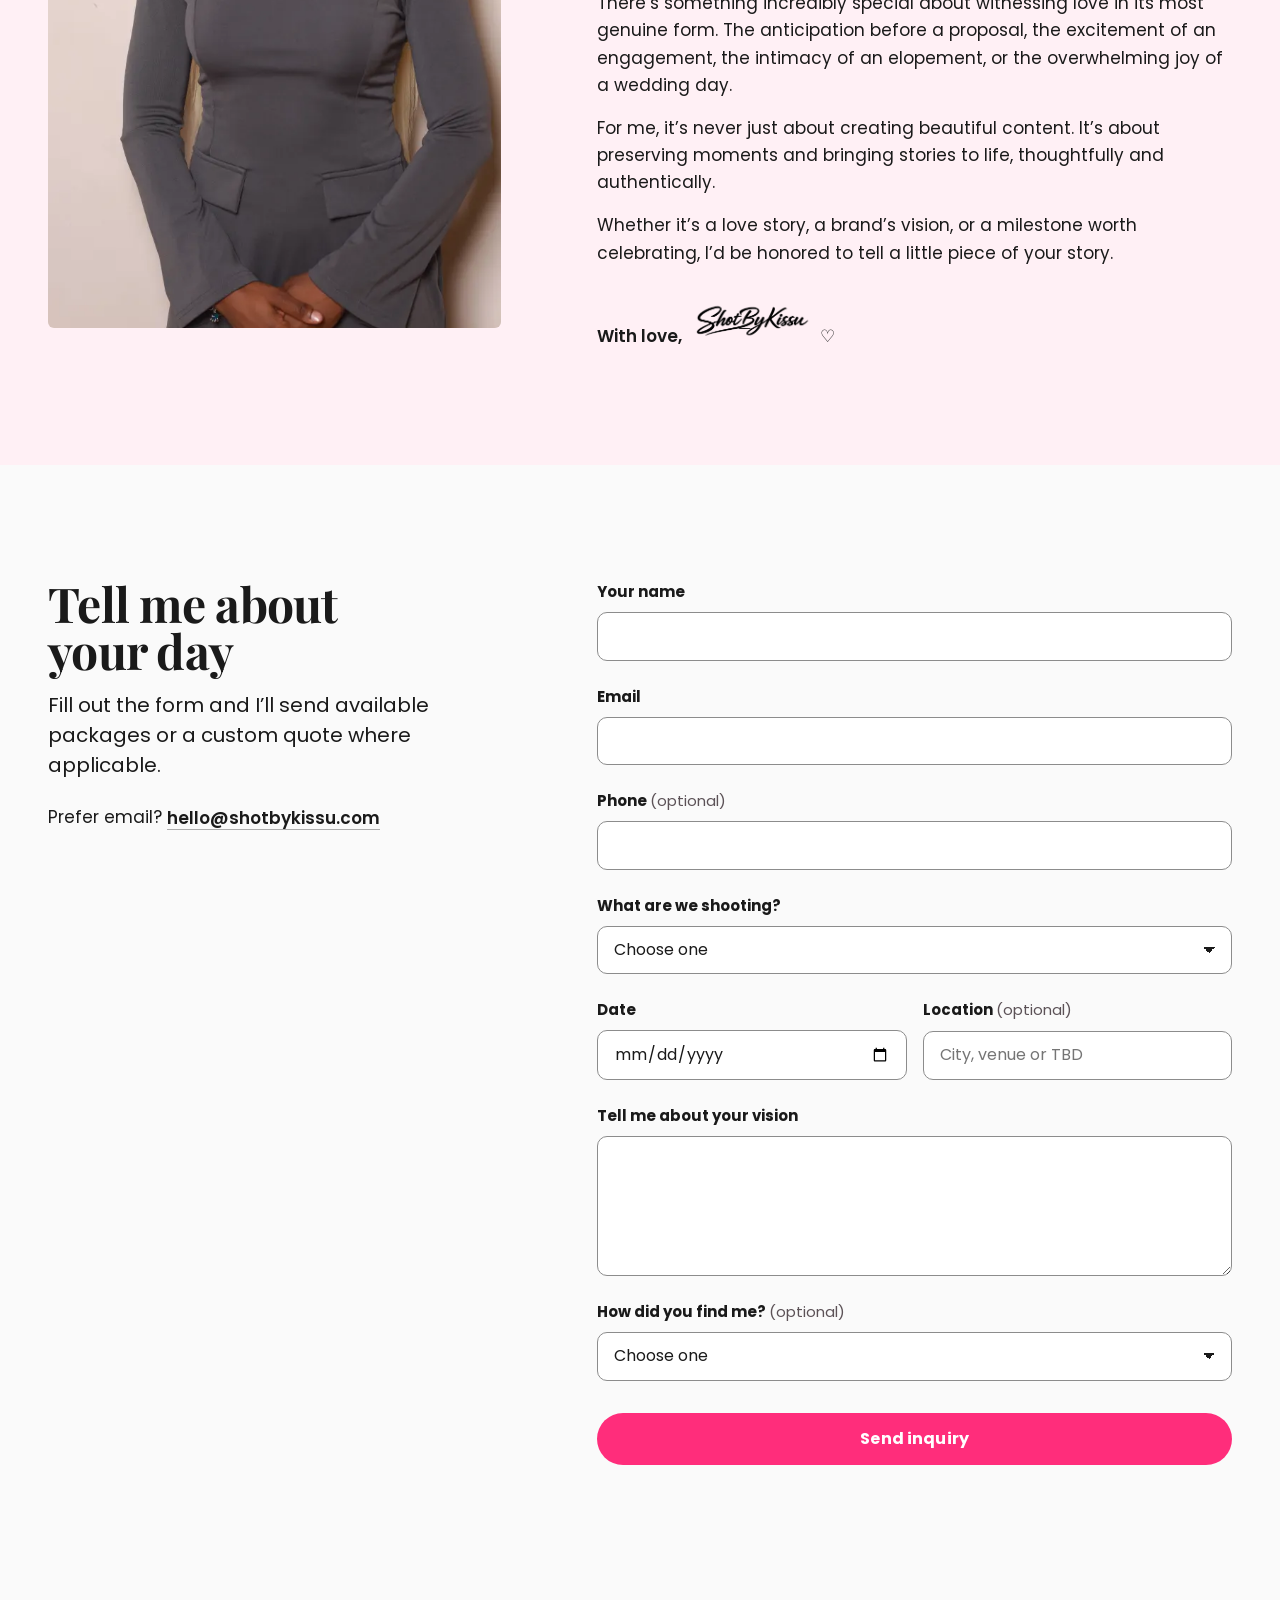
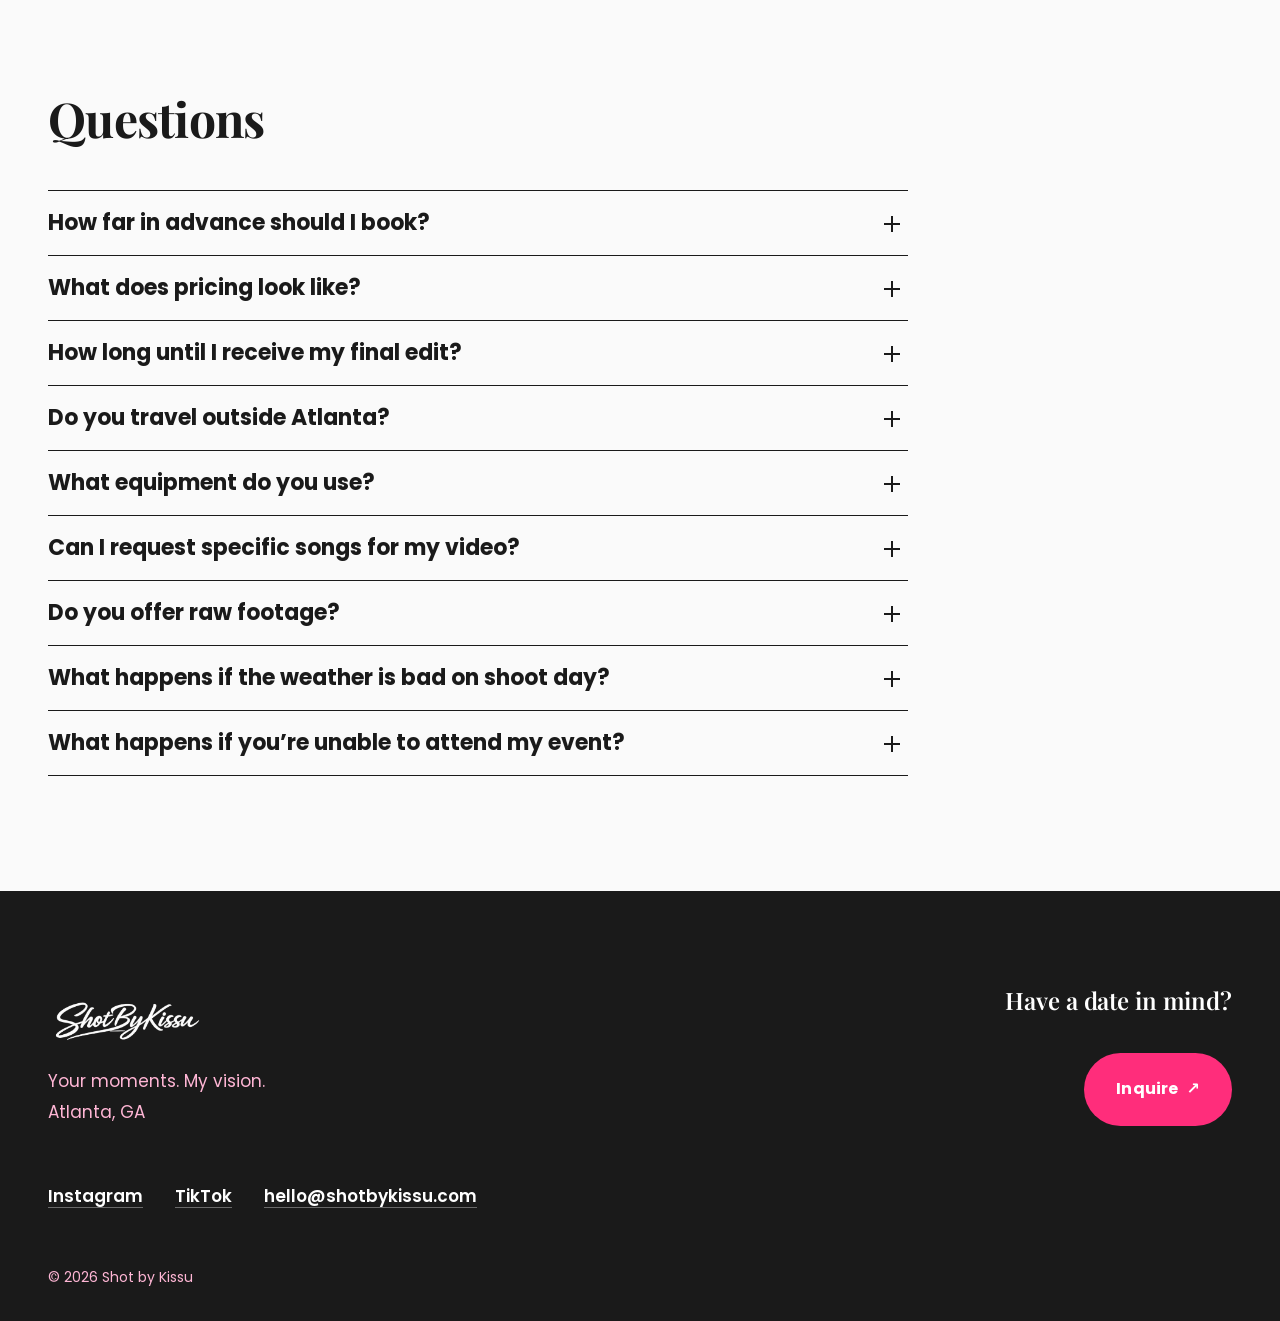
==== commit 22d21e24: "Prevent horizontal scroll, remove All filter, white Play button text Co-Authored-By: Claude Opus 4.6" ====
--- a/index.html
+++ b/index.html
@@ -111,8 +111,7 @@
         <h2 class="heading-l" id="work-title">Recent work</h2>
         <p class="lead work__intro">Shot, edited and in your hands within 48 hours.</p>
         <div class="filters" role="group" aria-label="Filter work">
-          <button class="filter" type="button" data-filter="all" aria-pressed="true">All</button>
-          <button class="filter" type="button" data-filter="love" aria-pressed="false">Love stories</button>
+          <button class="filter" type="button" data-filter="love" aria-pressed="true">Love stories</button>
           <button class="filter" type="button" data-filter="brand" aria-pressed="false">Brands</button>
           <button class="filter" type="button" data-filter="event" aria-pressed="false">Events</button>
         </div>
--- a/css/site.css
+++ b/css/site.css
@@ -29,7 +29,7 @@
   --text-lead: clamp(1.125rem, 1.05rem + 0.4vw, 1.25rem);
   --text-m: clamp(1.5rem, 1.3rem + 0.5vw, 1.5rem);
   --text-l: clamp(2.25rem, 1.8rem + 2vw, 3rem);
-  --text-xl: clamp(3rem, 1.8rem + 5.5vw, 6rem);
+  --text-xl: clamp(2.25rem, 1rem + 5.5vw, 6rem);
 
   /* Space (8-based) */
   --s-1: 4px;  --s-2: 8px;  --s-3: 12px; --s-4: 16px; --s-5: 24px;
@@ -67,6 +67,7 @@
   -webkit-text-size-adjust: 100%;
   scroll-behavior: smooth;
   scroll-padding-top: calc(var(--header-h) + var(--s-4));
+  overflow-x: hidden;
 }
 @media (prefers-reduced-motion: reduce) { html { scroll-behavior: auto; } }
 
@@ -246,7 +247,8 @@
 
 .site-nav { display: none; }
 .site-nav__list { display: flex; gap: var(--s-6); }
-.site-header__cta { flex-shrink: 0; }
+.site-header__cta { flex-shrink: 0; display: none; }
+@media (min-width: 960px) { .site-header__cta { display: inline-flex; } }
 
 .menu-button {
   display: grid;
@@ -353,8 +355,8 @@
   line-height: 1.08;
   letter-spacing: -0.01em;
 }
-.hero__line { display: block; }
-.hero__sub { font-family: var(--font-body); font-size: clamp(0.9375rem, 0.85rem + 0.4vw, 1.125rem); font-weight: 300; line-height: 1.7; color: var(--pink-soft); letter-spacing: 0.02em; }
+.hero__line { display: block; white-space: nowrap; }
+.hero__sub { font-family: var(--font-body); font-size: clamp(0.9375rem, 0.85rem + 0.4vw, 1.125rem); font-weight: 300; line-height: 1.7; color: rgba(255, 255, 255, 0.8); letter-spacing: 0.02em; }
 .hero__actions { display: flex; flex-wrap: wrap; align-items: center; justify-content: center; gap: var(--s-4) var(--s-6); margin-top: var(--s-3); }
 
 
@@ -487,7 +489,7 @@
   padding: var(--s-1) var(--s-3);
   border-radius: var(--r-pill);
   background: var(--pink-hot);
-  color: var(--ink);
+  color: var(--white);
   font-size: var(--text-small);
   font-weight: 650;
   opacity: 0;
